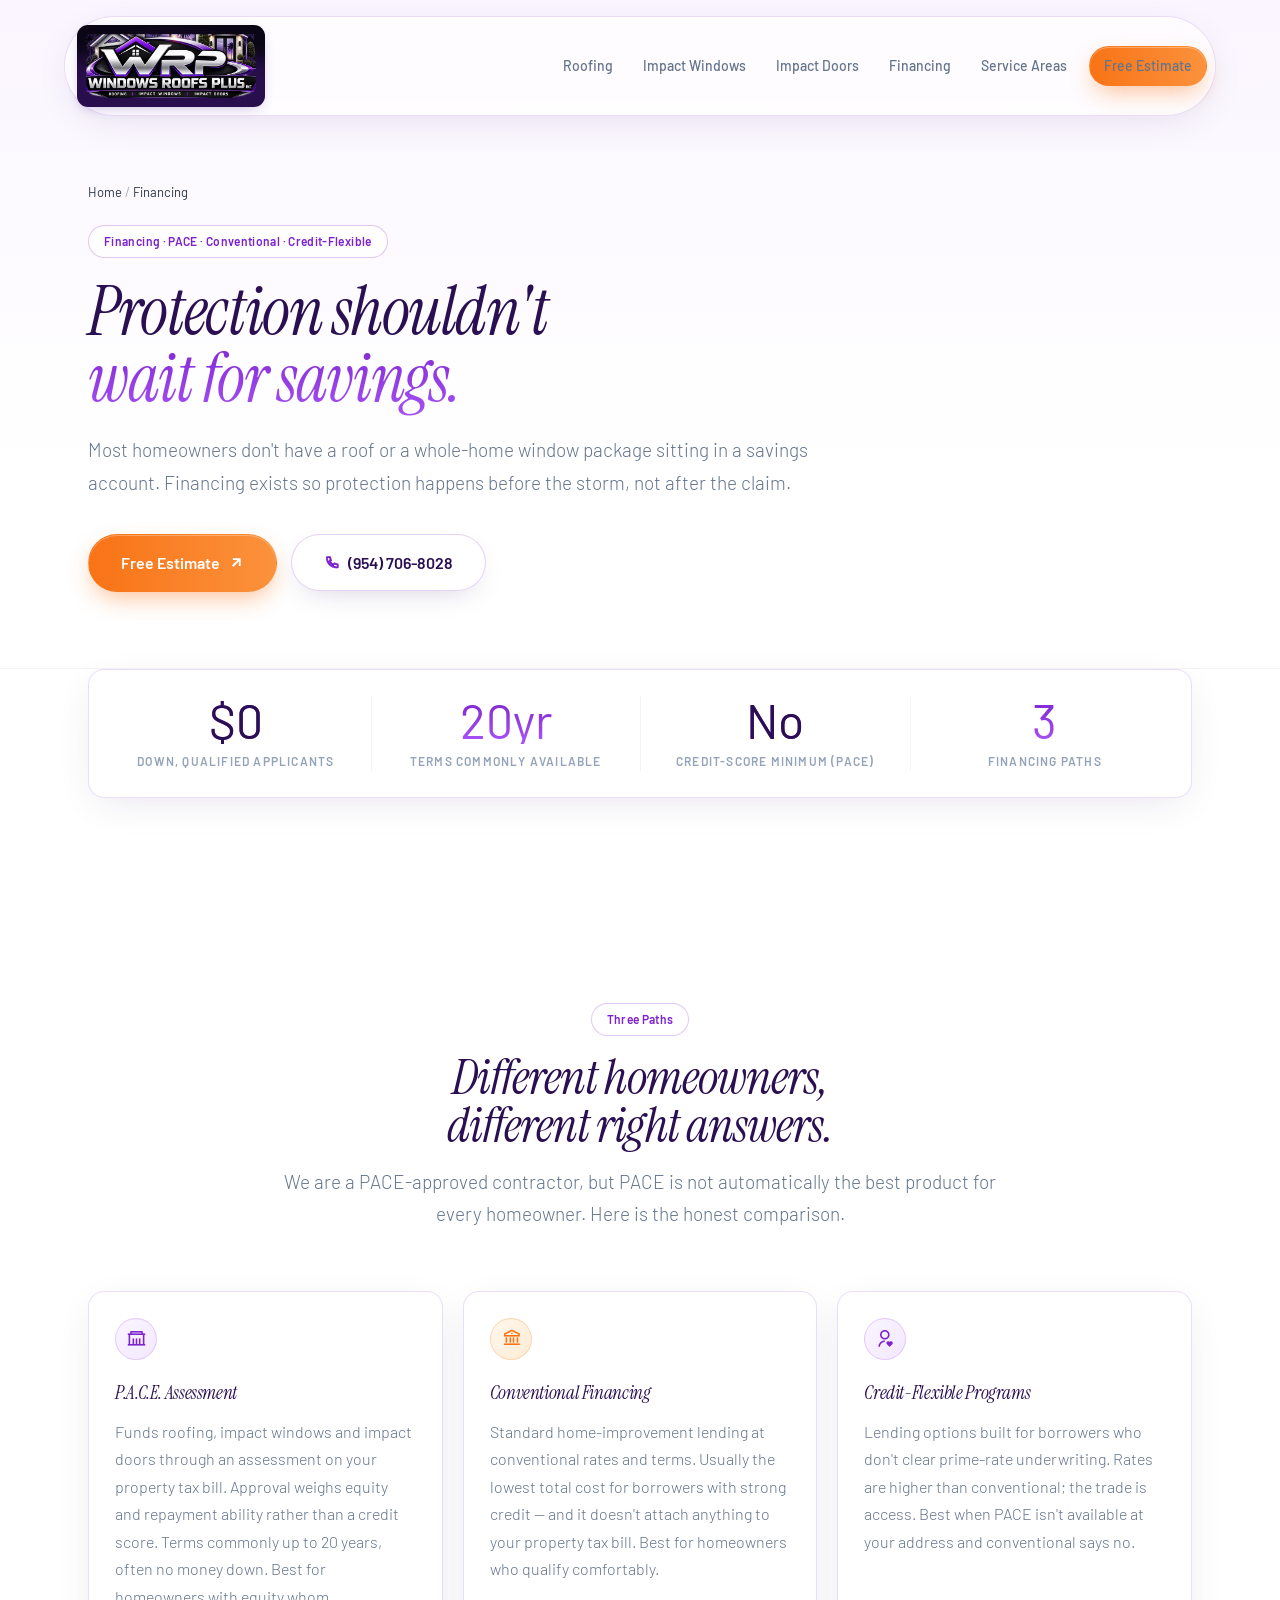
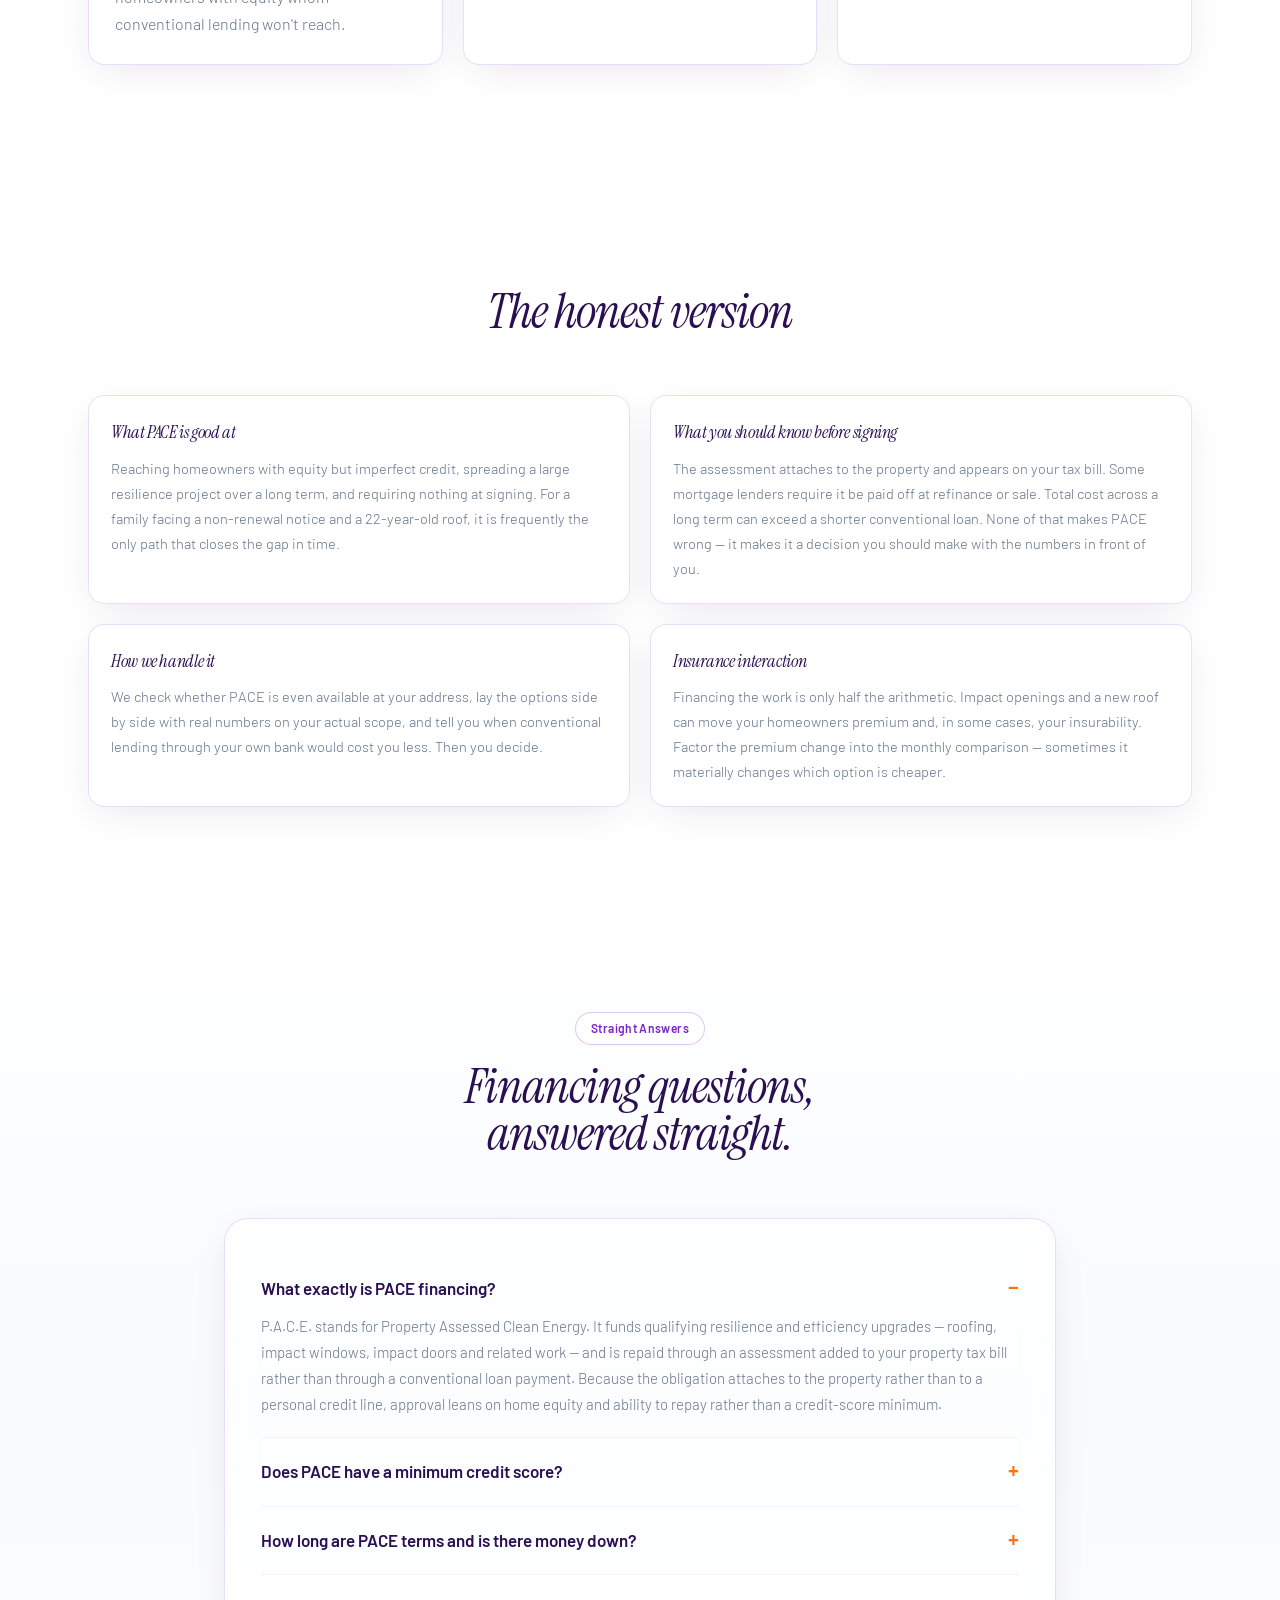
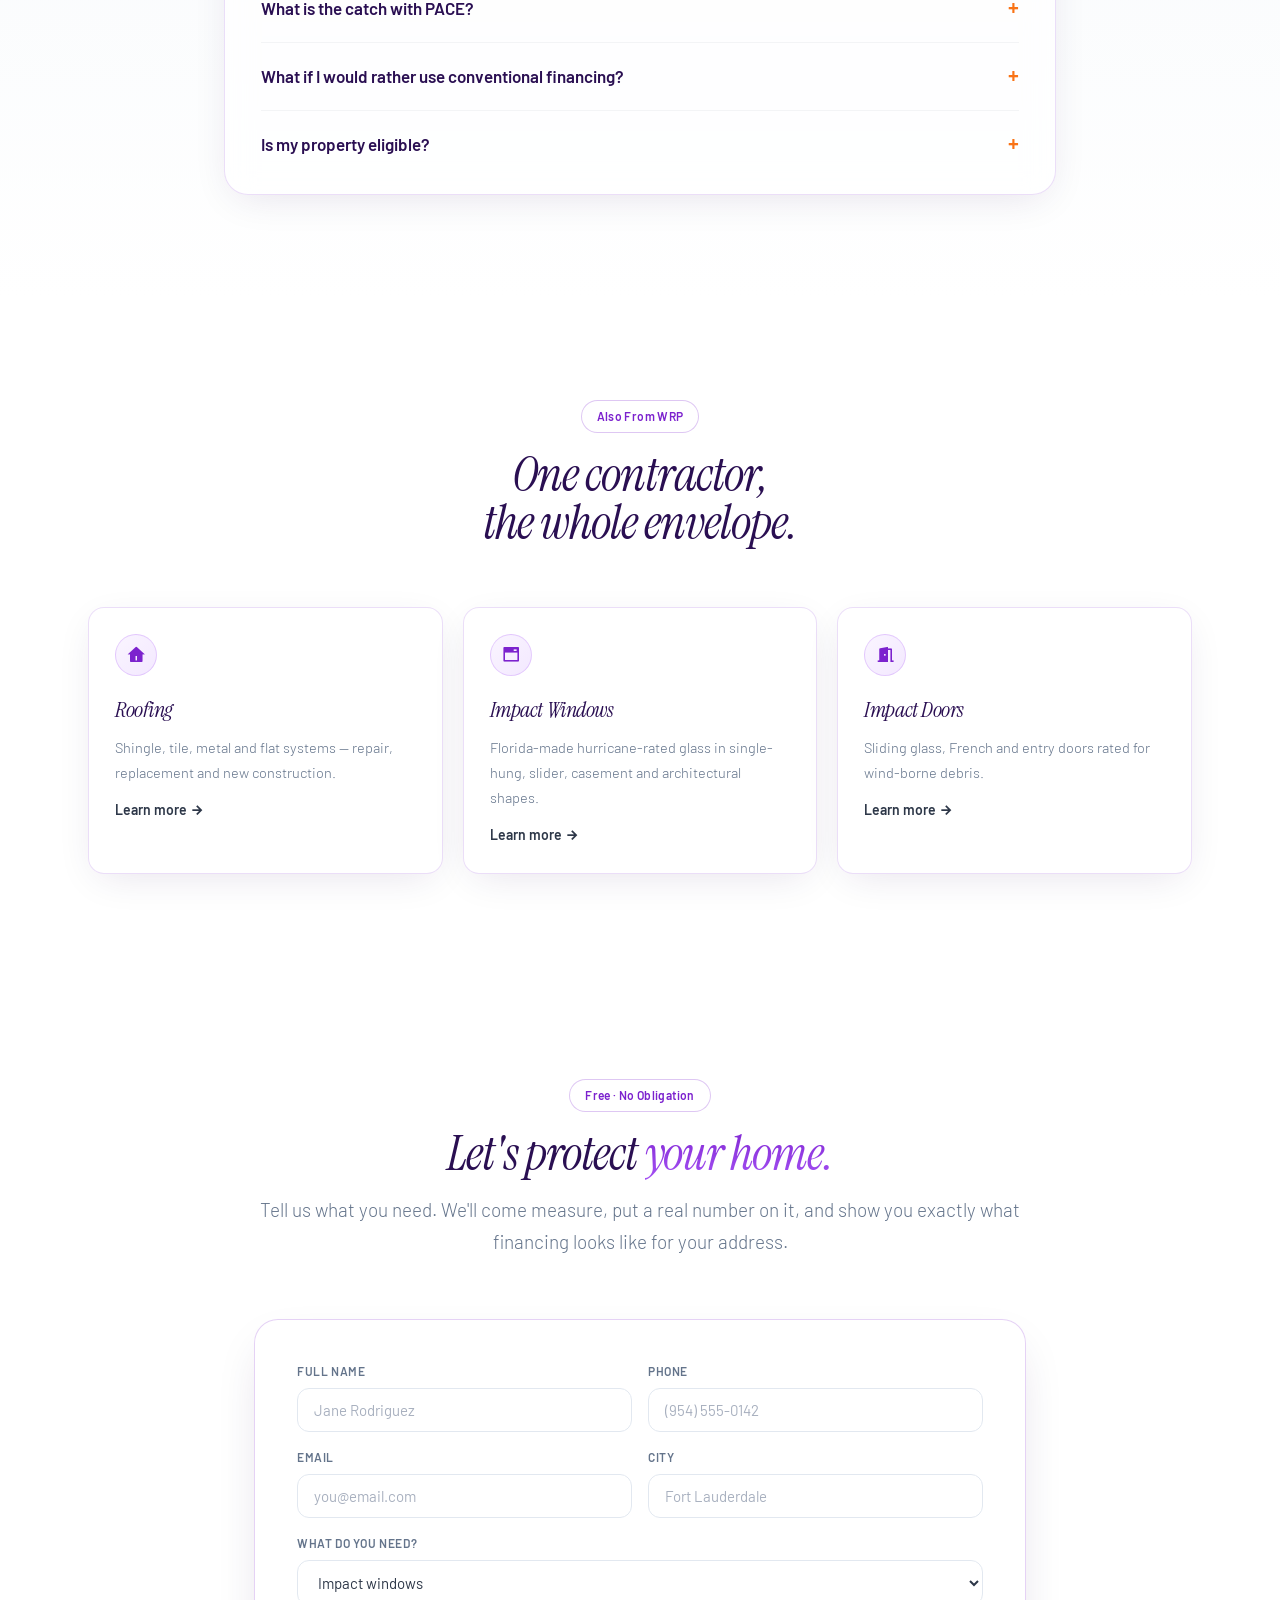
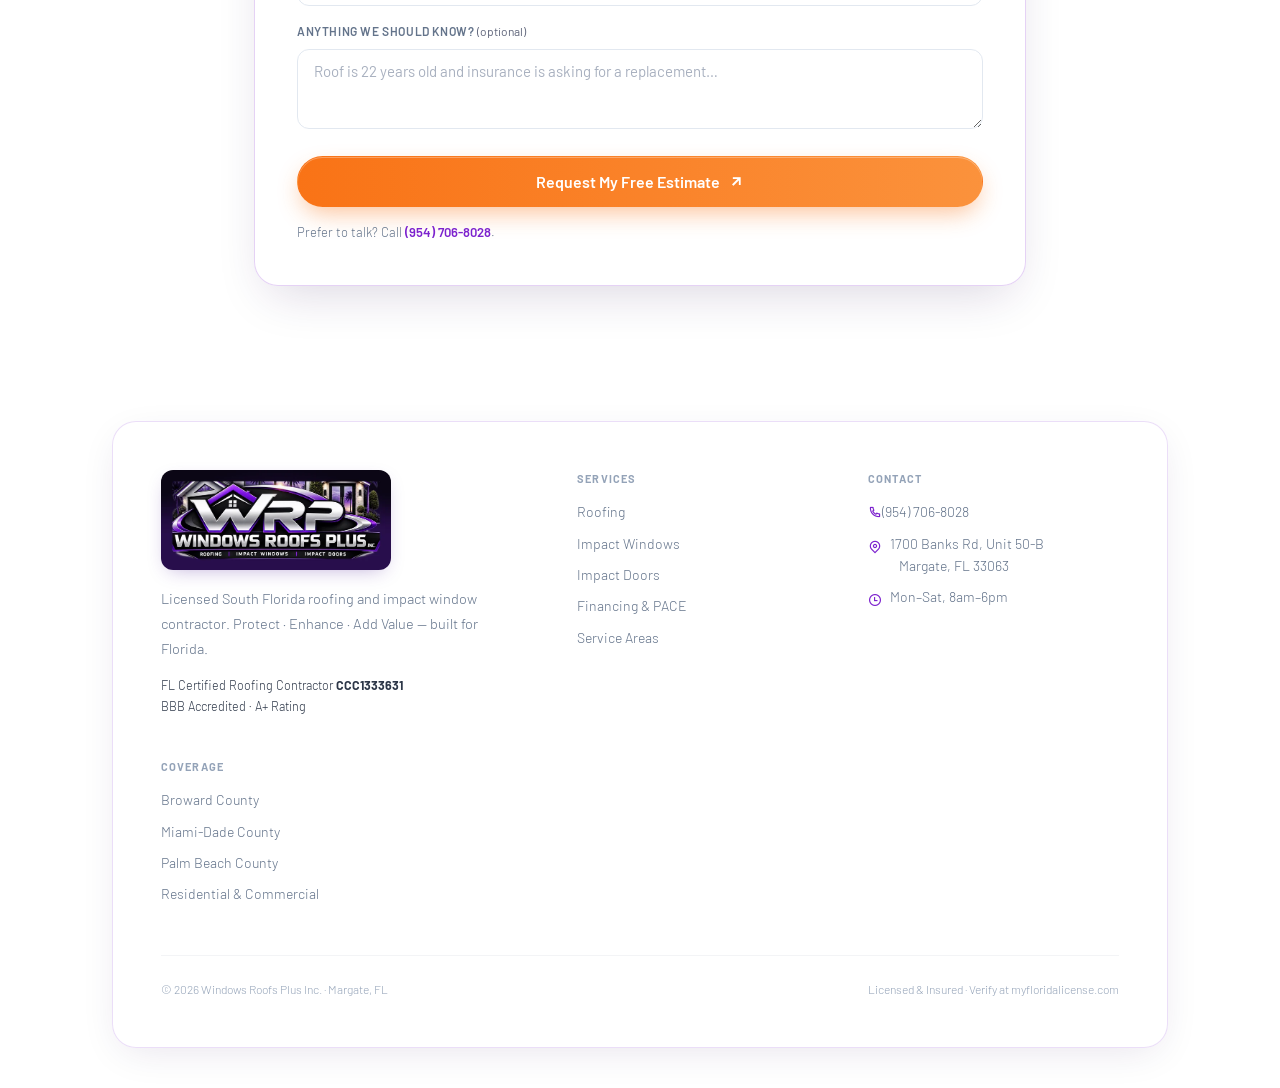
==== financing.html @ 197189c5 "Rebuild on the FDME design system to match speedyremodelingcompany.com Previous pass shared Speedy's" ====
<!doctype html>
<html lang="en">
<head>
<meta charset="utf-8">
<meta name="viewport" content="width=device-width,initial-scale=1">
<title>Roof &amp; Impact Window Financing FL | PACE &amp; Conventional</title>
<meta name="description" content="PACE, conventional and credit-flexible financing for roofing and impact windows in South Florida. $0 down for qualified applicants. Call (954) 706-8028.">
<meta name="robots" content="index,follow,max-image-preview:large,max-snippet:-1">
<link rel="canonical" href="https://windowsroofsplus.com/financing.html">
<meta name="geo.region" content="US-FL">
<meta name="geo.placename" content="Margate, Broward County, Florida">
<meta name="keywords" content="PACE financing Florida roof, impact window financing Broward, roof financing no money down Florida, PACE roofing Broward County, hurricane window financing bad credit Florida">
<meta property="og:type" content="website">
<meta property="og:title" content="Financing — PACE, Conventional &amp; Credit-Flexible | Windows Roofs Plus Inc.">
<meta property="og:description" content="PACE, conventional and credit-flexible financing for roofing and impact windows in South Florida. $0 down for qualified applicants. Call (954) 706-8028.">
<meta property="og:url" content="https://windowsroofsplus.com/financing.html">
<meta property="og:image" content="https://windowsroofsplus.com/assets/brand/wrp-social-share.jpg">
<meta property="og:image:width" content="1200">
<meta property="og:image:height" content="630">
<meta name="twitter:card" content="summary_large_image">
<meta name="twitter:image" content="https://windowsroofsplus.com/assets/brand/wrp-social-share.jpg">
<link rel="icon" href="/assets/brand/wrp-icon.png" type="image/png">
<link rel="apple-touch-icon" href="/assets/brand/apple-touch-icon.png">
<link rel="preload" href="/assets/fonts/InstrumentSerif-italic-latin.woff2" as="font" type="font/woff2" crossorigin>
<link rel="preload" href="/assets/fonts/Barlow-400-latin.woff2" as="font" type="font/woff2" crossorigin>
<link rel="stylesheet" href="/assets/fonts/fonts.css">
<link rel="stylesheet" href="/assets/fonts/remixicon-subset.css">
<link rel="stylesheet" href="/assets/css/wrp.css">
<script type="application/ld+json">{"@context":"https://schema.org","@type":["RoofingContractor","HomeAndConstructionBusiness"],"name":"Windows Roofs Plus Inc.","alternateName":"WRP","url":"https://windowsroofsplus.com/financing.html","telephone":"+19547068028","logo":"https://windowsroofsplus.com/assets/brand/wrp-logo.png","address":{"@type":"PostalAddress","streetAddress":"1700 Banks Rd, Unit 50-B","addressLocality":"Margate","addressRegion":"FL","postalCode":"33063","addressCountry":"US"},"priceRange":"$$","hasCredential":"Florida Certified Roofing Contractor CCC1333631","areaServed":[{"@type":"AdministrativeArea","name":"Broward County, Florida"},{"@type":"AdministrativeArea","name":"Miami-Dade County, Florida"},{"@type":"AdministrativeArea","name":"Palm Beach County, Florida"}]}</script>
<script type="application/ld+json">{"@context":"https://schema.org","@type":"FAQPage","mainEntity":[{"@type":"Question","name":"What exactly is PACE financing?","acceptedAnswer":{"@type":"Answer","text":"P.A.C.E. stands for Property Assessed Clean Energy. It funds qualifying resilience and efficiency upgrades \u2014 roofing, impact windows, impact doors and related work \u2014 and is repaid through an assessment added to your property tax bill rather than through a conventional loan payment. Because the obligation attaches to the property rather than to a personal credit line, approval leans on home equity and ability to repay rather than a credit-score minimum."}},{"@type":"Question","name":"Does PACE have a minimum credit score?","acceptedAnswer":{"@type":"Answer","text":"PACE programs generally do not underwrite on a credit-score cutoff the way a conventional lender does. They weigh property equity, tax and mortgage payment history, and ability to repay. That is why PACE reaches homeowners who conventional lending turns away \u2014 but it also means it is not automatic, and it is not the right answer for everyone."}},{"@type":"Question","name":"How long are PACE terms and is there money down?","acceptedAnswer":{"@type":"Answer","text":"Terms commonly extend up to 20 years, and many programs require no money down for qualified applicants, with the first payment deferred until the next property tax cycle. The exact term, rate and structure depend on the program available in your county or city and on the scope of the work."}},{"@type":"Question","name":"What is the catch with PACE?","acceptedAnswer":{"@type":"Answer","text":"It is worth understanding before you sign: the assessment attaches to the property and appears on your tax bill, which can affect refinancing or sale \u2014 some mortgage lenders require the assessment be paid off at closing. Total cost over a 20-year term can exceed a shorter conventional loan. We would rather you understand that up front than be surprised later. Read your program documents, and ask us anything that isn't clear."}},{"@type":"Question","name":"What if I would rather use conventional financing?","acceptedAnswer":{"@type":"Answer","text":"Then use it. Conventional home improvement lending, and credit-flexible programs for borrowers who don't qualify for prime rates, are both available through us. For homeowners with strong credit and equity, a conventional product or a HELOC through your own bank is often the cheaper path \u2014 and we will say so."}},{"@type":"Question","name":"Is my property eligible?","acceptedAnswer":{"@type":"Answer","text":"PACE availability depends on whether your specific county or municipality has adopted a program, so eligibility is address-specific. We check it for you as part of the free estimate, before you commit to anything."}}]}</script>
</head>
<body>

<div class="nav-wrap">
  <nav class="nav">
    <a href="/" class="nav-logo" aria-label="Windows Roofs Plus Inc. home">
      <img src="/assets/brand/wrp-nav.webp" alt="Windows Roofs Plus Inc. — Roofing, Impact Windows, Impact Doors" width="640" height="279">
    </a>
    <div class="nav-links">
      <a href="/services/roofing.html">Roofing</a>
      <a href="/services/impact-windows.html">Impact Windows</a>
      <a href="/services/impact-doors.html">Impact Doors</a>
      <a href="/financing.html">Financing</a>
      <a href="/service-areas.html">Service Areas</a>
      <a href="#estimate" class="btn btn-primary btn-sm" style="margin-left:6px">Free Estimate</a>
    </div>
    <button class="nav-toggle" id="navToggle" aria-label="Open menu" aria-expanded="false"><i class="ri-menu-line"></i></button>
  </nav>
  <div class="mobile-menu" id="mobileMenu">
    <a href="/services/roofing.html">Roofing</a>
    <a href="/services/impact-windows.html">Impact Windows</a>
    <a href="/services/impact-doors.html">Impact Doors</a>
    <a href="/financing.html">Financing</a>
    <a href="/service-areas.html">Service Areas</a>
    <a href="tel:+19547068028" style="color:var(--violet-500)"><i class="ri-phone-fill"></i> (954) 706-8028</a>
  </div>
</div>

<header class="page-hero">
  <div class="container">
    <nav aria-label="Breadcrumb" style="font-size:13px;margin-bottom:22px"><a href="/" style="color:var(--muted)">Home</a> <span style='opacity:.4'>/</span> <span style="color:var(--ink-2)">Financing</span></nav>
    <span class="eyebrow blur-in">Financing · PACE · Conventional · Credit-Flexible</span>
    <h1 class="h-display blur-in" style="animation-delay:.12s;margin-top:20px">
      Protection shouldn't<br><span class="violet-text">wait for savings.</span>
    </h1>
    <p class="lead blur-in" style="animation-delay:.26s;max-width:720px;margin-top:22px">Most homeowners don't have a roof or a whole-home window package sitting in a savings account. Financing exists so protection happens before the storm, not after the claim.</p>
    <div class="hero-cta blur-in" style="animation-delay:.38s">
      <a href="#estimate" class="btn btn-primary btn-lg">Free Estimate <i class="ri-arrow-right-up-line"></i></a>
      <a href="tel:+19547068028" class="btn btn-ghost btn-lg"><i class="ri-phone-line" style="color:var(--violet-500)"></i>(954) 706-8028</a>
    </div>
  </div>
</header>

<section class="sec" style="padding-top:0"><div class="container">
  <div class="glass stats reveal">
    <div class="stat"><div class="stat-value chrome">$0</div><div class="stat-label">Down, Qualified Applicants</div></div>
    <div class="stat"><div class="stat-value violet-text">20yr</div><div class="stat-label">Terms Commonly Available</div></div>
    <div class="stat"><div class="stat-value chrome">No</div><div class="stat-label">Credit-Score Minimum (PACE)</div></div>
    <div class="stat"><div class="stat-value violet-text">3</div><div class="stat-label">Financing Paths</div></div>
  </div>
</div></section>

<section class="sec"><div class="container">
  <div class="sec-head">
    <span class="eyebrow reveal">Three Paths</span>
    <h2 class="h-display reveal"><span class="chrome">Different homeowners,<br>different right answers.</span></h2>
    <p class="lead reveal">We are a PACE-approved contractor, but PACE is not automatically the best product for every homeowner. Here is the honest comparison.</p>
  </div>
  <div class="grid-3"><div class="glass card hover-lift reveal">
        <div class="icon-pill"><i class="ri-government-line"></i></div>
        <h3 class="h-display" style="margin:18px 0 10px"><span class="chrome">P.A.C.E. Assessment</span></h3>
        <p>Funds roofing, impact windows and impact doors through an assessment on your property tax bill. Approval weighs equity and repayment ability rather than a credit score. Terms commonly up to 20 years, often no money down. Best for homeowners with equity whom conventional lending won't reach.</p></div><div class="glass card hover-lift reveal">
        <div class="icon-pill chrome-pill"><i class="ri-bank-line"></i></div>
        <h3 class="h-display" style="margin:18px 0 10px"><span class="chrome">Conventional Financing</span></h3>
        <p>Standard home-improvement lending at conventional rates and terms. Usually the lowest total cost for borrowers with strong credit — and it doesn't attach anything to your property tax bill. Best for homeowners who qualify comfortably.</p></div><div class="glass card hover-lift reveal">
        <div class="icon-pill"><i class="ri-user-heart-line"></i></div>
        <h3 class="h-display" style="margin:18px 0 10px"><span class="chrome">Credit-Flexible Programs</span></h3>
        <p>Lending options built for borrowers who don't clear prime-rate underwriting. Rates are higher than conventional; the trade is access. Best when PACE isn't available at your address and conventional says no.</p></div></div>
</div></section>

<section class="sec"><div class="container">
    <div class="sec-head"><h2 class="h-display reveal"><span class="chrome">The honest version</span></h2></div>
    <div class="grid-2"><div class="glass card reveal" style="padding:22px"><h4 class="h-display" style="font-size:1.15rem;margin-bottom:8px"><span class="chrome">What PACE is good at</span></h4><p style="font-size:14.5px">Reaching homeowners with equity but imperfect credit, spreading a large resilience project over a long term, and requiring nothing at signing. For a family facing a non-renewal notice and a 22-year-old roof, it is frequently the only path that closes the gap in time.</p></div><div class="glass card reveal" style="padding:22px"><h4 class="h-display" style="font-size:1.15rem;margin-bottom:8px"><span class="chrome">What you should know before signing</span></h4><p style="font-size:14.5px">The assessment attaches to the property and appears on your tax bill. Some mortgage lenders require it be paid off at refinance or sale. Total cost across a long term can exceed a shorter conventional loan. None of that makes PACE wrong — it makes it a decision you should make with the numbers in front of you.</p></div><div class="glass card reveal" style="padding:22px"><h4 class="h-display" style="font-size:1.15rem;margin-bottom:8px"><span class="chrome">How we handle it</span></h4><p style="font-size:14.5px">We check whether PACE is even available at your address, lay the options side by side with real numbers on your actual scope, and tell you when conventional lending through your own bank would cost you less. Then you decide.</p></div><div class="glass card reveal" style="padding:22px"><h4 class="h-display" style="font-size:1.15rem;margin-bottom:8px"><span class="chrome">Insurance interaction</span></h4><p style="font-size:14.5px">Financing the work is only half the arithmetic. Impact openings and a new roof can move your homeowners premium and, in some cases, your insurability. Factor the premium change into the monthly comparison — sometimes it materially changes which option is cheaper.</p></div></div></div></section>


<section class="sec sec-alt" id="faq">
  <div class="container" style="max-width:880px">
    <div class="sec-head">
      <span class="eyebrow reveal">Straight Answers</span>
      <h2 class="h-display reveal"><span class="chrome">Financing questions,<br>answered straight.</span></h2>
    </div>
    <div class="faq glass round-2xl reveal" style="padding:clamp(20px,3vw,36px)"><details open><summary>What exactly is PACE financing?</summary><p>P.A.C.E. stands for Property Assessed Clean Energy. It funds qualifying resilience and efficiency upgrades — roofing, impact windows, impact doors and related work — and is repaid through an assessment added to your property tax bill rather than through a conventional loan payment. Because the obligation attaches to the property rather than to a personal credit line, approval leans on home equity and ability to repay rather than a credit-score minimum.</p></details><details><summary>Does PACE have a minimum credit score?</summary><p>PACE programs generally do not underwrite on a credit-score cutoff the way a conventional lender does. They weigh property equity, tax and mortgage payment history, and ability to repay. That is why PACE reaches homeowners who conventional lending turns away — but it also means it is not automatic, and it is not the right answer for everyone.</p></details><details><summary>How long are PACE terms and is there money down?</summary><p>Terms commonly extend up to 20 years, and many programs require no money down for qualified applicants, with the first payment deferred until the next property tax cycle. The exact term, rate and structure depend on the program available in your county or city and on the scope of the work.</p></details><details><summary>What is the catch with PACE?</summary><p>It is worth understanding before you sign: the assessment attaches to the property and appears on your tax bill, which can affect refinancing or sale — some mortgage lenders require the assessment be paid off at closing. Total cost over a 20-year term can exceed a shorter conventional loan. We would rather you understand that up front than be surprised later. Read your program documents, and ask us anything that isn't clear.</p></details><details><summary>What if I would rather use conventional financing?</summary><p>Then use it. Conventional home improvement lending, and credit-flexible programs for borrowers who don't qualify for prime rates, are both available through us. For homeowners with strong credit and equity, a conventional product or a HELOC through your own bank is often the cheaper path — and we will say so.</p></details><details><summary>Is my property eligible?</summary><p>PACE availability depends on whether your specific county or municipality has adopted a program, so eligibility is address-specific. We check it for you as part of the free estimate, before you commit to anything.</p></details></div>
  </div>
</section>

<section class="sec"><div class="container">
      <div class="sec-head"><span class="eyebrow reveal">Also From WRP</span>
      <h2 class="h-display reveal"><span class="chrome">One contractor,<br>the whole envelope.</span></h2></div>
      <div class="grid-3"><a href="/services/roofing.html" class="glass card hover-lift reveal" style="display:block">
        <div class="icon-pill"><i class="ri-home-4-fill"></i></div>
        <h3 class="h-display" style="margin:16px 0 8px;font-size:1.4rem"><span class="chrome">Roofing</span></h3>
        <p style="font-size:14.5px">Shingle, tile, metal and flat systems — repair, replacement and new construction.</p>
        <span style="color:var(--violet);font-weight:600;font-size:14px;display:inline-block;margin-top:14px">Learn more <i class="ri-arrow-right-line"></i></span>
      </a><a href="/services/impact-windows.html" class="glass card hover-lift reveal" style="display:block">
        <div class="icon-pill"><i class="ri-window-2-fill"></i></div>
        <h3 class="h-display" style="margin:16px 0 8px;font-size:1.4rem"><span class="chrome">Impact Windows</span></h3>
        <p style="font-size:14.5px">Florida-made hurricane-rated glass in single-hung, slider, casement and architectural shapes.</p>
        <span style="color:var(--violet);font-weight:600;font-size:14px;display:inline-block;margin-top:14px">Learn more <i class="ri-arrow-right-line"></i></span>
      </a><a href="/services/impact-doors.html" class="glass card hover-lift reveal" style="display:block">
        <div class="icon-pill"><i class="ri-door-open-fill"></i></div>
        <h3 class="h-display" style="margin:16px 0 8px;font-size:1.4rem"><span class="chrome">Impact Doors</span></h3>
        <p style="font-size:14.5px">Sliding glass, French and entry doors rated for wind-borne debris.</p>
        <span style="color:var(--violet);font-weight:600;font-size:14px;display:inline-block;margin-top:14px">Learn more <i class="ri-arrow-right-line"></i></span>
      </a></div></div></section>

<section class="sec" id="estimate">
  <div class="container" style="max-width:820px">
    <div class="sec-head">
      <span class="eyebrow reveal">Free · No Obligation</span>
      <h2 class="h-display reveal"><span class="chrome">Let's protect</span> <span class="violet-text">your home.</span></h2>
      <p class="lead reveal">Tell us what you need. We'll come measure, put a real number on it, and show you exactly what financing looks like for your address.</p>
    </div>
    <form class="glass-strong round-2xl reveal" id="estimateForm" style="padding:clamp(24px,4vw,42px)" novalidate>
      <div class="form-grid">
        <label class="fld">Full name<input name="name" required autocomplete="name" placeholder="Jane Rodriguez"></label>
        <label class="fld">Phone<input name="phone" type="tel" required autocomplete="tel" placeholder="(954) 555-0142"></label>
        <label class="fld">Email<input name="email" type="email" autocomplete="email" placeholder="you@email.com"></label>
        <label class="fld">City<input name="city" autocomplete="address-level2" placeholder="Fort Lauderdale"></label>
        <label class="fld span-2">What do you need?
          <select name="service" required>
            <option value="Impact windows">Impact windows</option>
            <option value="Impact doors">Impact doors</option>
            <option value="Impact windows + doors">Impact windows + doors</option>
            <option value="Roof replacement">Roof replacement</option>
            <option value="Roof repair / leak">Roof repair / leak</option>
            <option value="Roof + impact package">Roof + impact package</option>
            <option value="Commercial project">Commercial project</option>
            <option value="Not sure yet">Not sure yet — need advice</option>
          </select>
        </label>
        <label class="fld span-2">Anything we should know? <span style="text-transform:none;letter-spacing:0;font-weight:400;color:#5F657A">(optional)</span>
          <textarea name="details" rows="3" placeholder="Roof is 22 years old and insurance is asking for a replacement…"></textarea>
        </label>
      </div>
      <input type="hidden" name="page_url">
      <input type="text" name="_gotcha" tabindex="-1" autocomplete="off" style="position:absolute;left:-9999px" aria-hidden="true">
      <button type="submit" class="btn btn-primary btn-lg" style="width:100%;margin-top:22px">Request My Free Estimate <i class="ri-arrow-right-up-line"></i></button>
      <p class="form-note" id="formStatus" role="status" aria-live="polite">Prefer to talk? Call <a href="tel:+19547068028" style="color:var(--violet-500);font-weight:600">(954) 706-8028</a>.</p>
    </form>
  </div>
</section>


<footer class="footer">
  <div class="container">
    <div class="glass round-2xl footer-inner">
      <div class="footer-grid">
        <div>
          <div class="footer-logo"><img src="/assets/brand/wrp-nav.webp" alt="Windows Roofs Plus Inc." width="640" height="279"></div>
          <p style="font-size:14.5px;font-weight:300;max-width:320px">Licensed South Florida roofing and impact window contractor. Protect · Enhance · Add Value — built for Florida.</p>
          <p style="font-size:12.5px;color:var(--muted);margin-top:14px">FL Certified Roofing Contractor <strong style="color:var(--ink-2)">CCC1333631</strong><br>BBB Accredited · A+ Rating</p>
        </div>
        <div>
          <h4>Services</h4>
          <ul>
            <li><a href="/services/roofing.html">Roofing</a></li>
            <li><a href="/services/impact-windows.html">Impact Windows</a></li>
            <li><a href="/services/impact-doors.html">Impact Doors</a></li>
            <li><a href="/financing.html">Financing &amp; PACE</a></li>
            <li><a href="/service-areas.html">Service Areas</a></li>
          </ul>
        </div>
        <div>
          <h4>Contact</h4>
          <ul>
            <li><a href="tel:+19547068028"><i class="ri-phone-line"></i>(954) 706-8028</a></li>
            <li><i class="ri-map-pin-line"></i> 1700 Banks Rd, Unit 50-B<br>&nbsp;&nbsp;&nbsp;Margate, FL 33063</li>
            <li><i class="ri-time-line"></i> Mon–Sat, 8am–6pm</li>
          </ul>
        </div>
        <div>
          <h4>Coverage</h4>
          <ul><li>Broward County</li><li>Miami-Dade County</li><li>Palm Beach County</li><li>Residential &amp; Commercial</li></ul>
        </div>
      </div>
      <div class="footer-bottom">
        <span>© <span id="yr">2026</span> Windows Roofs Plus Inc. · Margate, FL</span>
        <span>Licensed &amp; Insured · Verify at myfloridalicense.com</span>
      </div>
    </div>
  </div>
</footer>
<a href="tel:+19547068028" class="btn btn-primary float-call"><i class="ri-phone-fill"></i> Call (954) 706-8028</a>
<script src="/assets/js/wrp.js" defer></script>
</body>
</html>
---- assets/fonts/fonts.css ----
/* latin-ext */
@font-face {
  font-family: 'Barlow';
  font-style: normal;
  font-weight: 300;
  font-display: swap;
  src: url(/assets/fonts/Barlow-300-latin-ext.woff2) format('woff2');
  unicode-range: U+0100-02BA, U+02BD-02C5, U+02C7-02CC, U+02CE-02D7, U+02DD-02FF, U+0304, U+0308, U+0329, U+1D00-1DBF, U+1E00-1E9F, U+1EF2-1EFF, U+2020, U+20A0-20AB, U+20AD-20C0, U+2113, U+2C60-2C7F, U+A720-A7FF;
}
/* latin */
@font-face {
  font-family: 'Barlow';
  font-style: normal;
  font-weight: 300;
  font-display: swap;
  src: url(/assets/fonts/Barlow-300-latin.woff2) format('woff2');
  unicode-range: U+0000-00FF, U+0131, U+0152-0153, U+02BB-02BC, U+02C6, U+02DA, U+02DC, U+0304, U+0308, U+0329, U+2000-206F, U+20AC, U+2122, U+2191, U+2193, U+2212, U+2215, U+FEFF, U+FFFD;
}
/* latin-ext */
@font-face {
  font-family: 'Barlow';
  font-style: normal;
  font-weight: 400;
  font-display: swap;
  src: url(/assets/fonts/Barlow-400-latin-ext.woff2) format('woff2');
  unicode-range: U+0100-02BA, U+02BD-02C5, U+02C7-02CC, U+02CE-02D7, U+02DD-02FF, U+0304, U+0308, U+0329, U+1D00-1DBF, U+1E00-1E9F, U+1EF2-1EFF, U+2020, U+20A0-20AB, U+20AD-20C0, U+2113, U+2C60-2C7F, U+A720-A7FF;
}
/* latin */
@font-face {
  font-family: 'Barlow';
  font-style: normal;
  font-weight: 400;
  font-display: swap;
  src: url(/assets/fonts/Barlow-400-latin.woff2) format('woff2');
  unicode-range: U+0000-00FF, U+0131, U+0152-0153, U+02BB-02BC, U+02C6, U+02DA, U+02DC, U+0304, U+0308, U+0329, U+2000-206F, U+20AC, U+2122, U+2191, U+2193, U+2212, U+2215, U+FEFF, U+FFFD;
}
/* latin-ext */
@font-face {
  font-family: 'Barlow';
  font-style: normal;
  font-weight: 500;
  font-display: swap;
  src: url(/assets/fonts/Barlow-500-latin-ext.woff2) format('woff2');
  unicode-range: U+0100-02BA, U+02BD-02C5, U+02C7-02CC, U+02CE-02D7, U+02DD-02FF, U+0304, U+0308, U+0329, U+1D00-1DBF, U+1E00-1E9F, U+1EF2-1EFF, U+2020, U+20A0-20AB, U+20AD-20C0, U+2113, U+2C60-2C7F, U+A720-A7FF;
}
/* latin */
@font-face {
  font-family: 'Barlow';
  font-style: normal;
  font-weight: 500;
  font-display: swap;
  src: url(/assets/fonts/Barlow-500-latin.woff2) format('woff2');
  unicode-range: U+0000-00FF, U+0131, U+0152-0153, U+02BB-02BC, U+02C6, U+02DA, U+02DC, U+0304, U+0308, U+0329, U+2000-206F, U+20AC, U+2122, U+2191, U+2193, U+2212, U+2215, U+FEFF, U+FFFD;
}
/* latin-ext */
@font-face {
  font-family: 'Barlow';
  font-style: normal;
  font-weight: 600;
  font-display: swap;
  src: url(/assets/fonts/Barlow-600-latin-ext.woff2) format('woff2');
  unicode-range: U+0100-02BA, U+02BD-02C5, U+02C7-02CC, U+02CE-02D7, U+02DD-02FF, U+0304, U+0308, U+0329, U+1D00-1DBF, U+1E00-1E9F, U+1EF2-1EFF, U+2020, U+20A0-20AB, U+20AD-20C0, U+2113, U+2C60-2C7F, U+A720-A7FF;
}
/* latin */
@font-face {
  font-family: 'Barlow';
  font-style: normal;
  font-weight: 600;
  font-display: swap;
  src: url(/assets/fonts/Barlow-600-latin.woff2) format('woff2');
  unicode-range: U+0000-00FF, U+0131, U+0152-0153, U+02BB-02BC, U+02C6, U+02DA, U+02DC, U+0304, U+0308, U+0329, U+2000-206F, U+20AC, U+2122, U+2191, U+2193, U+2212, U+2215, U+FEFF, U+FFFD;
}
/* latin-ext */
@font-face {
  font-family: 'Barlow';
  font-style: normal;
  font-weight: 700;
  font-display: swap;
  src: url(/assets/fonts/Barlow-700-latin-ext.woff2) format('woff2');
  unicode-range: U+0100-02BA, U+02BD-02C5, U+02C7-02CC, U+02CE-02D7, U+02DD-02FF, U+0304, U+0308, U+0329, U+1D00-1DBF, U+1E00-1E9F, U+1EF2-1EFF, U+2020, U+20A0-20AB, U+20AD-20C0, U+2113, U+2C60-2C7F, U+A720-A7FF;
}
/* latin */
@font-face {
  font-family: 'Barlow';
  font-style: normal;
  font-weight: 700;
  font-display: swap;
  src: url(/assets/fonts/Barlow-700-latin.woff2) format('woff2');
  unicode-range: U+0000-00FF, U+0131, U+0152-0153, U+02BB-02BC, U+02C6, U+02DA, U+02DC, U+0304, U+0308, U+0329, U+2000-206F, U+20AC, U+2122, U+2191, U+2193, U+2212, U+2215, U+FEFF, U+FFFD;
}
/* latin-ext */
@font-face {
  font-family: 'Barlow Condensed';
  font-style: normal;
  font-weight: 600;
  font-display: swap;
  src: url(/assets/fonts/BarlowCondensed-600-latin-ext.woff2) format('woff2');
  unicode-range: U+0100-02BA, U+02BD-02C5, U+02C7-02CC, U+02CE-02D7, U+02DD-02FF, U+0304, U+0308, U+0329, U+1D00-1DBF, U+1E00-1E9F, U+1EF2-1EFF, U+2020, U+20A0-20AB, U+20AD-20C0, U+2113, U+2C60-2C7F, U+A720-A7FF;
}
/* latin */
@font-face {
  font-family: 'Barlow Condensed';
  font-style: normal;
  font-weight: 600;
  font-display: swap;
  src: url(/assets/fonts/BarlowCondensed-600-latin.woff2) format('woff2');
  unicode-range: U+0000-00FF, U+0131, U+0152-0153, U+02BB-02BC, U+02C6, U+02DA, U+02DC, U+0304, U+0308, U+0329, U+2000-206F, U+20AC, U+2122, U+2191, U+2193, U+2212, U+2215, U+FEFF, U+FFFD;
}
/* latin-ext */
@font-face {
  font-family: 'Barlow Condensed';
  font-style: normal;
  font-weight: 700;
  font-display: swap;
  src: url(/assets/fonts/BarlowCondensed-700-latin-ext.woff2) format('woff2');
  unicode-range: U+0100-02BA, U+02BD-02C5, U+02C7-02CC, U+02CE-02D7, U+02DD-02FF, U+0304, U+0308, U+0329, U+1D00-1DBF, U+1E00-1E9F, U+1EF2-1EFF, U+2020, U+20A0-20AB, U+20AD-20C0, U+2113, U+2C60-2C7F, U+A720-A7FF;
}
/* latin */
@font-face {
  font-family: 'Barlow Condensed';
  font-style: normal;
  font-weight: 700;
  font-display: swap;
  src: url(/assets/fonts/BarlowCondensed-700-latin.woff2) format('woff2');
  unicode-range: U+0000-00FF, U+0131, U+0152-0153, U+02BB-02BC, U+02C6, U+02DA, U+02DC, U+0304, U+0308, U+0329, U+2000-206F, U+20AC, U+2122, U+2191, U+2193, U+2212, U+2215, U+FEFF, U+FFFD;
}
/* latin-ext */
@font-face {
  font-family: 'Barlow Condensed';
  font-style: normal;
  font-weight: 800;
  font-display: swap;
  src: url(/assets/fonts/BarlowCondensed-800-latin-ext.woff2) format('woff2');
  unicode-range: U+0100-02BA, U+02BD-02C5, U+02C7-02CC, U+02CE-02D7, U+02DD-02FF, U+0304, U+0308, U+0329, U+1D00-1DBF, U+1E00-1E9F, U+1EF2-1EFF, U+2020, U+20A0-20AB, U+20AD-20C0, U+2113, U+2C60-2C7F, U+A720-A7FF;
}
/* latin */
@font-face {
  font-family: 'Barlow Condensed';
  font-style: normal;
  font-weight: 800;
  font-display: swap;
  src: url(/assets/fonts/BarlowCondensed-800-latin.woff2) format('woff2');
  unicode-range: U+0000-00FF, U+0131, U+0152-0153, U+02BB-02BC, U+02C6, U+02DA, U+02DC, U+0304, U+0308, U+0329, U+2000-206F, U+20AC, U+2122, U+2191, U+2193, U+2212, U+2215, U+FEFF, U+FFFD;
}

/* latin-ext */
@font-face {
  font-family: 'Instrument Serif';
  font-style: italic;
  font-weight: 400;
  font-display: swap;
  src: url(/assets/fonts/InstrumentSerif-italic-latin-ext.woff2) format('woff2');
  unicode-range: U+0100-02BA, U+02BD-02C5, U+02C7-02CC, U+02CE-02D7, U+02DD-02FF, U+0304, U+0308, U+0329, U+1D00-1DBF, U+1E00-1E9F, U+1EF2-1EFF, U+2020, U+20A0-20AB, U+20AD-20C0, U+2113, U+2C60-2C7F, U+A720-A7FF;
}
/* latin */
@font-face {
  font-family: 'Instrument Serif';
  font-style: italic;
  font-weight: 400;
  font-display: swap;
  src: url(/assets/fonts/InstrumentSerif-italic-latin.woff2) format('woff2');
  unicode-range: U+0000-00FF, U+0131, U+0152-0153, U+02BB-02BC, U+02C6, U+02DA, U+02DC, U+0304, U+0308, U+0329, U+2000-206F, U+20AC, U+2122, U+2191, U+2193, U+2212, U+2215, U+FEFF, U+FFFD;
}
/* latin-ext */
@font-face {
  font-family: 'Instrument Serif';
  font-style: normal;
  font-weight: 400;
  font-display: swap;
  src: url(/assets/fonts/InstrumentSerif-normal-latin-ext.woff2) format('woff2');
  unicode-range: U+0100-02BA, U+02BD-02C5, U+02C7-02CC, U+02CE-02D7, U+02DD-02FF, U+0304, U+0308, U+0329, U+1D00-1DBF, U+1E00-1E9F, U+1EF2-1EFF, U+2020, U+20A0-20AB, U+20AD-20C0, U+2113, U+2C60-2C7F, U+A720-A7FF;
}
/* latin */
@font-face {
  font-family: 'Instrument Serif';
  font-style: normal;
  font-weight: 400;
  font-display: swap;
  src: url(/assets/fonts/InstrumentSerif-normal-latin.woff2) format('woff2');
  unicode-range: U+0000-00FF, U+0131, U+0152-0153, U+02BB-02BC, U+02C6, U+02DA, U+02DC, U+0304, U+0308, U+0329, U+2000-206F, U+20AC, U+2122, U+2191, U+2193, U+2212, U+2215, U+FEFF, U+FFFD;
}
---- assets/css/wrp.css ----
/* ================================================================
   Windows Roofs Plus Inc. — FDME design system, WRP colorway
   Same system as speedyremodelingcompany.com. Speedy overrides the
   base teal with navy; WRP overrides it with brand violet. The
   orange CTA gradient is a system constant and stays.
   ================================================================ */

:root{
  /* brand primary — violet replaces FDME teal / Speedy navy */
  --violet-50:#FAF5FF;
  --violet-100:#F3E8FF;
  --violet-400:#A855F7;
  --violet-500:#7C22CE;
  --violet-600:#6B21A8;
  --plum-900:#2A0F52;      /* display headings (Speedy: navy #1B3A78) */
  --plum-700:#4C1D95;

  /* brand secondary — FDME orange, unchanged */
  --orange-50:#FFF7ED;
  --orange-100:#FFEDD5;
  --orange-300:#FB923C;
  --orange-500:#F97316;
  --orange-600:#EA580C;

  /* neutrals */
  --fg-1:#2A0F52;
  --fg-2:#2D3748;
  --fg-3:#64748B;
  --fg-4:#94A3B8;
  --bg-1:#FFFFFF;
  --bg-2:#F8FAFC;
  --border-1:#E5E7EB;
  --border-2:#F3F4F6;

  --radius-lg:16px;
  --radius-xl:24px;
  --maxw:1152px;
}

*,*::before,*::after{box-sizing:border-box}
*{margin:0;padding:0}
html{scroll-behavior:smooth;-webkit-text-size-adjust:100%}
body{
  font-family:'Barlow',system-ui,-apple-system,sans-serif;
  color:var(--fg-2);background:#fff;overflow-x:hidden;
  -webkit-font-smoothing:antialiased;line-height:1.6;
}
img{max-width:100%;height:auto;display:block}
a{color:inherit;text-decoration:none}
ul{list-style:none}
::selection{background:rgba(168,85,247,.22)}

/* ---------------- type ---------------- */
.h-display{
  font-family:'Instrument Serif',Georgia,serif;font-style:italic;
  font-weight:400;color:var(--plum-900);letter-spacing:-.02em;
}
.stat-value{
  background:linear-gradient(180deg,#7C22CE 0%,#A855F7 100%);
  -webkit-background-clip:text;background-clip:text;color:transparent;
}
.stat-value-orange{
  background:linear-gradient(180deg,#F97316 0%,#FB923C 100%);
  -webkit-background-clip:text;background-clip:text;color:transparent;
}
p{color:var(--fg-3);font-weight:300;line-height:1.72}
.lead{font-size:clamp(16px,1.5vw,19px);font-weight:300;color:var(--fg-3);line-height:1.72}
.lead strong{color:var(--fg-2);font-weight:500}
.container{max-width:var(--maxw);margin:0 auto;padding:0 24px}

.eyebrow{
  display:inline-flex;align-items:center;gap:8px;
  background:rgba(255,255,255,.7);backdrop-filter:blur(10px);
  border:1px solid rgba(124,34,206,.25);border-radius:9999px;
  padding:6px 15px;font-size:12px;color:var(--violet-500);
  font-weight:600;letter-spacing:.03em;
}

/* ---------------- glass ---------------- */
.glass{
  background:rgba(255,255,255,.65);
  backdrop-filter:blur(14px) saturate(140%);-webkit-backdrop-filter:blur(14px) saturate(140%);
  border:1px solid rgba(124,34,206,.15);
  box-shadow:0 10px 40px -10px rgba(42,15,82,.12), inset 0 1px 0 rgba(255,255,255,.8);
  position:relative;overflow:hidden;border-radius:var(--radius-lg);
}
.glass-strong{
  background:rgba(255,255,255,.85);
  backdrop-filter:blur(20px) saturate(160%);-webkit-backdrop-filter:blur(20px) saturate(160%);
  border:1px solid rgba(124,34,206,.20);
  box-shadow:0 20px 50px -15px rgba(42,15,82,.18), inset 0 1px 0 rgba(255,255,255,.9);
  position:relative;overflow:hidden;border-radius:var(--radius-lg);
}
.glass-violet{
  background:linear-gradient(135deg,rgba(250,245,255,.88) 0%,rgba(243,232,255,.72) 100%);
  backdrop-filter:blur(14px);-webkit-backdrop-filter:blur(14px);
  border:1px solid rgba(168,85,247,.30);border-radius:var(--radius-lg);
  box-shadow:0 10px 30px -10px rgba(124,34,206,.25), inset 0 1px 0 rgba(255,255,255,.9);
}
.round-2xl{border-radius:var(--radius-xl)}
.card{padding:26px}
.hover-lift{transition:transform .3s cubic-bezier(.4,0,.2,1),box-shadow .3s}
.hover-lift:hover{transform:translateY(-4px);box-shadow:0 24px 50px -18px rgba(42,15,82,.22)}

/* ---------------- buttons ---------------- */
.btn{
  display:inline-flex;align-items:center;justify-content:center;gap:8px;
  font-family:'Barlow',sans-serif;font-weight:600;font-size:15px;
  padding:13px 28px;border-radius:9999px;border:1px solid transparent;
  cursor:pointer;transition:all .25s ease;white-space:nowrap;
}
.btn-primary{
  background:linear-gradient(90deg,#F97316 0%,#FB923C 100%);color:#fff;
  box-shadow:0 10px 25px -5px rgba(249,115,22,.45), inset 0 1px 0 rgba(255,255,255,.3);
}
.btn-primary:hover{
  background:linear-gradient(90deg,#EA580C 0%,#F97316 100%);
  box-shadow:0 14px 35px -5px rgba(249,115,22,.55), inset 0 1px 0 rgba(255,255,255,.3);
  transform:translateY(-1px);
}
.btn-ghost{
  background:rgba(255,255,255,.85);color:var(--fg-1);font-weight:600;
  border-color:rgba(124,34,206,.20);backdrop-filter:blur(14px);
  box-shadow:0 10px 30px -14px rgba(42,15,82,.25);
}
.btn-ghost:hover{background:#fff;border-color:var(--violet-400);transform:translateY(-1px)}
.btn-lg{padding:15px 32px;font-size:16px}
.btn-sm{padding:9px 20px;font-size:14px}

/* ---------------- icon pills ---------------- */
.icon-pill{
  width:42px;height:42px;flex:0 0 42px;border-radius:9999px;
  display:flex;align-items:center;justify-content:center;font-size:19px;
  background:linear-gradient(135deg,#FAF5FF 0%,#F3E8FF 100%);
  border:1px solid rgba(168,85,247,.25);color:var(--violet-500);
}
.icon-pill-orange{
  width:42px;height:42px;flex:0 0 42px;border-radius:9999px;
  display:flex;align-items:center;justify-content:center;font-size:19px;
  background:linear-gradient(135deg,#FFF7ED 0%,#FFEDD5 100%);
  border:1px solid rgba(249,115,22,.25);color:var(--orange-500);
}

/* ---------------- nav ---------------- */
.nav-wrap{position:fixed;top:16px;left:0;right:0;z-index:50;padding:0 16px}
.nav{
  max-width:var(--maxw);margin:0 auto;display:flex;align-items:center;
  justify-content:space-between;gap:12px;padding:8px 8px 8px 12px;border-radius:9999px;
  background:rgba(255,255,255,.65);
  backdrop-filter:blur(14px) saturate(140%);-webkit-backdrop-filter:blur(14px) saturate(140%);
  border:1px solid rgba(124,34,206,.15);
  box-shadow:0 10px 40px -10px rgba(42,15,82,.12), inset 0 1px 0 rgba(255,255,255,.8);
}
.nav-logo img{width:188px;border-radius:11px;box-shadow:0 4px 14px -6px rgba(76,29,149,.45)}
.nav-links{display:flex;align-items:center;gap:2px}
.nav-links a{
  padding:8px 14px;font-size:14px;font-weight:500;color:var(--fg-3);
  border-radius:9999px;transition:color .2s;
}
.nav-links a:hover{color:var(--violet-500)}
.nav-toggle{display:none;background:none;border:none;color:var(--fg-1);font-size:24px;cursor:pointer;padding:6px 12px;line-height:1}
.mobile-menu{display:none;max-width:var(--maxw);margin:10px auto 0;padding:12px;border-radius:20px;
  background:rgba(255,255,255,.95);backdrop-filter:blur(18px);
  border:1px solid rgba(124,34,206,.18);box-shadow:0 20px 50px -15px rgba(42,15,82,.20)}
.mobile-menu.open{display:block}
.mobile-menu a{display:block;padding:11px 14px;font-weight:600;color:var(--fg-2);border-radius:12px}
.mobile-menu a:hover{background:var(--violet-50);color:var(--violet-500)}

/* ---------------- hero ---------------- */
.hero{position:relative;overflow:hidden;min-height:100vh;display:flex;align-items:center}
.hero-media{position:absolute;inset:0;z-index:0}
.hero-media img{width:100%;height:100%;object-fit:cover}
.video-light-tint::after{
  content:'';position:absolute;inset:0;pointer-events:none;
  background:
    radial-gradient(ellipse at 50% 32%, rgba(255,255,255,.20) 0%, rgba(255,255,255,.44) 42%, rgba(255,255,255,.82) 86%),
    linear-gradient(180deg, rgba(250,245,255,.18) 0%, rgba(255,255,255,.66) 58%, #FFFFFF 100%);
}
.video-light-tint-soft::after{
  content:'';position:absolute;inset:0;pointer-events:none;
  background:linear-gradient(180deg, rgba(255,255,255,.58) 0%, rgba(255,255,255,.78) 40%, rgba(255,255,255,.97) 100%);
}
.orbit-wrap{position:absolute;inset:0;display:flex;align-items:center;justify-content:center;z-index:0;pointer-events:none}
.orbit{position:absolute;border:1px dashed rgba(124,34,206,.18);border-radius:9999px}
.hero-inner{position:relative;z-index:10;width:100%;text-align:center;padding:150px 0 90px}
.hero-float{position:absolute;z-index:20;display:flex;align-items:center;gap:12px;
  border-radius:18px;padding:12px 16px}
.hero-float-a{top:132px;right:64px}
.hero-float-b{bottom:150px;left:52px}
.float-label{font-size:10px;text-transform:uppercase;letter-spacing:.1em;font-weight:700}
.float-text{font-size:14px;font-weight:600;color:var(--plum-900)}
.hero-badges{display:flex;flex-wrap:wrap;justify-content:center;gap:10px;margin-top:24px}
.badge{
  display:inline-flex;align-items:center;gap:7px;font-size:12.5px;font-weight:500;color:var(--fg-2);
  background:rgba(255,255,255,.65);backdrop-filter:blur(14px);
  border:1px solid rgba(124,34,206,.15);border-radius:9999px;padding:7px 16px;
}
.badge i{color:var(--orange-500)}
.hero-cta{display:flex;flex-wrap:wrap;justify-content:center;gap:14px;margin-top:34px}
.trust-strip{display:inline-flex;align-items:center;gap:16px;border-radius:18px;padding:12px 24px;margin-top:44px}
.trust-div{width:1px;height:18px;background:var(--border-1)}

/* ---------------- sections ---------------- */
section{position:relative}
.sec{padding:clamp(64px,8vw,112px) 0}
.sec-alt{background:linear-gradient(180deg,#FFFFFF 0%,#F8FAFC 50%,#FFFFFF 100%)}
.sec-head{max-width:760px;margin:0 auto clamp(38px,5vw,60px);text-align:center}
.sec-head h2{margin:18px 0 16px;font-size:clamp(2.2rem,3.8vw,3.5rem);line-height:.98}
.grid-bg{
  background-image:
    linear-gradient(rgba(124,34,206,.05) 1px,transparent 1px),
    linear-gradient(90deg,rgba(124,34,206,.05) 1px,transparent 1px);
  background-size:64px 64px;
}
.glow-a{position:absolute;inset:0;pointer-events:none;
  background:radial-gradient(ellipse at 15% 15%, rgba(168,85,247,.16), transparent 55%),
             radial-gradient(ellipse at 85% 85%, rgba(249,115,22,.10), transparent 55%)}
.glow-b{position:absolute;inset:0;pointer-events:none;
  background:radial-gradient(ellipse at 80% 10%, rgba(249,115,22,.10), transparent 55%)}

/* ---------------- stats ---------------- */
.trust-bar{background:#fff;border-bottom:1px solid var(--border-2);padding:48px 24px}
.stats{max-width:var(--maxw);margin:0 auto;display:grid;grid-template-columns:repeat(4,1fr);gap:32px}
.stat{text-align:center}
.stat .num{font-size:clamp(2.2rem,3.5vw,3rem);line-height:1}
.stat-label{margin-top:8px;font-size:12px;font-weight:600;color:var(--fg-4);text-transform:uppercase;letter-spacing:.1em}

/* ---------------- grids ---------------- */
.grid-2{display:grid;grid-template-columns:repeat(2,1fr);gap:20px}
.grid-3{display:grid;grid-template-columns:repeat(3,1fr);gap:20px}
.grid-4{display:grid;grid-template-columns:repeat(4,1fr);gap:22px}

.pain-card h4{font-size:1.45rem;line-height:1.2;margin-top:16px}
.pain-card p{margin-top:12px;font-size:14px}
.pain-note{margin-top:16px;padding-top:16px;border-top:1px solid var(--border-2);font-size:12px;font-weight:600;color:var(--orange-600)}

/* ---------------- services ---------------- */
.svc{display:grid;grid-template-columns:auto 1fr;gap:24px;align-items:start;margin-bottom:64px}
.svc:last-child{margin-bottom:0}
.svc-num{font-family:'Instrument Serif',Georgia,serif;font-style:italic;
  font-size:clamp(4rem,8vw,7rem);line-height:1;letter-spacing:-.03em}
.svc-body{padding:clamp(26px,3.4vw,40px)}
.svc-body h3{font-size:clamp(1.6rem,2.5vw,2.4rem);line-height:1.1}
.check-list{display:grid;grid-template-columns:repeat(2,1fr);gap:12px;margin-top:24px}
.check-list li{display:flex;gap:8px;align-items:flex-start;font-size:14px;color:#334155}
.check-list i{margin-top:3px;flex-shrink:0;color:var(--violet-500)}
.check-list.orange i{color:var(--orange-500)}

/* ---------------- process ---------------- */
.step{text-align:center;padding:28px 22px}
.step-ico{width:54px;height:54px;border-radius:9999px;display:flex;align-items:center;justify-content:center;margin:0 auto 16px;font-size:22px}
.step-n{font-size:2.8rem;line-height:1}
.step h4{font-size:1.3rem;line-height:1.2;margin-top:8px}
.step p{margin-top:10px;font-size:14px}

/* ---------------- testimonial ---------------- */
.quote{font-size:clamp(1.6rem,2.9vw,2.6rem);line-height:1.16}
.stars{display:flex;gap:4px;justify-content:center}
.stars i{color:var(--orange-500)}

/* ---------------- faq ---------------- */
.faq details{border-bottom:1px solid var(--border-2);padding:20px 0}
.faq details:last-child{border-bottom:none;padding-bottom:0}
.faq summary{cursor:pointer;list-style:none;display:flex;justify-content:space-between;gap:16px;
  font-family:'Barlow',sans-serif;font-weight:600;font-size:17px;color:var(--plum-900)}
.faq summary::-webkit-details-marker{display:none}
.faq summary::after{content:'+';color:var(--orange-500);font-size:22px;line-height:1;flex-shrink:0}
.faq details[open] summary::after{content:'−'}
.faq details p{margin-top:12px;font-size:15px}

/* ---------------- chips ---------------- */
.chips{display:flex;flex-wrap:wrap;gap:8px}
.chip{font-size:13px;font-weight:500;padding:7px 15px;border-radius:9999px;color:var(--fg-2);
  background:rgba(255,255,255,.7);border:1px solid rgba(124,34,206,.14);transition:all .2s}
.chip:hover{background:var(--violet-50);border-color:var(--violet-400);color:var(--violet-500)}

/* ---------------- form ---------------- */
.form-grid{display:grid;grid-template-columns:repeat(2,1fr);gap:16px}
label.fld{display:block;font-size:12px;font-weight:600;letter-spacing:.05em;text-transform:uppercase;color:var(--fg-3)}
.fld input,.fld select,.fld textarea{
  width:100%;margin-top:7px;padding:12px 16px;border:1px solid #E2E8F0;border-radius:12px;
  background:rgba(255,255,255,.85);font-family:'Barlow',sans-serif;font-size:15px;color:var(--fg-2);
  transition:all .2s ease;
}
.fld input::placeholder,.fld textarea::placeholder{color:#A8B0BF}
.fld input:focus,.fld select:focus,.fld textarea:focus{
  outline:none;border-color:var(--violet-400);box-shadow:0 0 0 3px rgba(168,85,247,.15);background:#fff;
}
.span-2{grid-column:1 / -1}
.form-note{margin-top:14px;font-size:13px;color:var(--fg-3)}

/* ---------------- footer ---------------- */
.footer{position:relative;z-index:10;max-width:var(--maxw);margin:32px auto 0;padding:0 24px 40px}
.footer-inner{padding:clamp(28px,4vw,48px)}
.footer-grid{display:grid;grid-template-columns:1.5fr 1fr 1fr;gap:40px}
.footer h4{font-size:11px;text-transform:uppercase;letter-spacing:.1em;color:var(--fg-4);font-weight:700;margin-bottom:14px}
.footer li{margin-bottom:9px;font-size:14px;font-weight:300;color:var(--fg-3);display:flex;gap:8px;align-items:flex-start}
.footer li i{color:var(--violet-500);flex-shrink:0;margin-top:3px}
.footer li a:hover{color:var(--violet-500)}
.footer-logo img{width:230px;border-radius:12px;margin-bottom:16px;box-shadow:0 6px 20px -8px rgba(76,29,149,.4)}
.footer-bottom{margin-top:40px;padding-top:24px;border-top:1px solid var(--border-2);
  display:flex;flex-wrap:wrap;gap:8px;justify-content:space-between;font-size:12px;font-weight:300;color:var(--fg-4)}

/* ---------------- float call ---------------- */
.float-call{display:none;position:fixed;left:50%;bottom:24px;transform:translateX(-50%);z-index:200;
  box-shadow:0 8px 32px -4px rgba(249,115,22,.55)}

/* ---------------- motion ---------------- */
@keyframes blurIn{from{opacity:0;filter:blur(10px);transform:translateY(20px)}to{opacity:1;filter:blur(0);transform:translateY(0)}}
@keyframes blurInWord{0%{opacity:0;filter:blur(10px);transform:translateY(40px)}60%{opacity:.5;filter:blur(5px);transform:translateY(-3px)}100%{opacity:1;filter:blur(0);transform:translateY(0)}}
.blur-in{animation:blurIn .9s cubic-bezier(.2,.7,.2,1) both}
.blur-word{display:inline-block;opacity:0;animation:blurInWord .95s cubic-bezier(.2,.7,.2,1) both}
@keyframes floatY{0%,100%{transform:translateY(0)}50%{transform:translateY(-6px)}}
.float-y{animation:floatY 6s ease-in-out infinite}
@keyframes slowZoom{0%{transform:scale(1) translateY(0)}100%{transform:scale(1.08) translateY(-10px)}}
.ken-burns{animation:slowZoom 18s ease-in-out infinite alternate}
@keyframes pulseRing{0%{transform:scale(.8);opacity:.8}80%{transform:scale(2.2);opacity:0}100%{transform:scale(2.2);opacity:0}}
.pulse-ring{animation:pulseRing 2.6s ease-out infinite}
.reveal{opacity:0;transform:translateY(24px);transition:opacity .8s ease,transform .8s ease}
.reveal.is-in{opacity:1;transform:none}

@media (prefers-reduced-motion:reduce){
  *{animation-duration:.01ms!important;transition-duration:.01ms!important}
  .reveal{opacity:1;transform:none}
  .blur-word,.blur-in{opacity:1}
}

/* ---------------- responsive ---------------- */
@media (max-width:1023px){
  .nav-links{display:none}
  .nav-toggle{display:block}
  .float-call{display:inline-flex}
  .hero-float-b{display:none}
  .grid-4{grid-template-columns:repeat(2,1fr)}
  .footer-grid{grid-template-columns:1fr 1fr}
  body{padding-bottom:80px}
}
@media (max-width:767px){
  .hero-float{display:none!important}
  .grid-2,.grid-3{grid-template-columns:1fr}
  .stats{grid-template-columns:repeat(2,1fr);gap:26px}
  .svc{grid-template-columns:1fr;gap:10px;margin-bottom:44px}
  .svc-num{font-size:3.4rem}
  .check-list{grid-template-columns:1fr}
  .form-grid{grid-template-columns:1fr}
  .nav-logo img{width:146px}
  .footer-grid{grid-template-columns:1fr}
  .footer-logo img{width:196px}
  .trust-strip{flex-wrap:wrap;justify-content:center;gap:10px}
  .trust-div,.trust-src{display:none}
}

/* ---------------- compatibility aliases (used by build.py pages) ---------------- */
.chrome{color:var(--plum-900)}
.violet-text{
  background:linear-gradient(180deg,#7C22CE 0%,#A855F7 100%);
  -webkit-background-clip:text;background-clip:text;color:transparent;
}
.icon-pill.chrome-pill{
  background:linear-gradient(135deg,#FFF7ED 0%,#FFEDD5 100%);
  border-color:rgba(249,115,22,.25);color:var(--orange-500);
}
.stat .stat-value{font-size:clamp(2.1rem,4vw,3rem);line-height:1}
.stats.glass{padding:26px 12px;gap:0}
.stats.glass .stat + .stat{border-left:1px solid var(--border-2)}

/* inner-page hero (shorter than the homepage's full-viewport hero) */
.page-hero{
  position:relative;overflow:hidden;text-align:left;
  padding:clamp(132px,15vw,182px) 0 clamp(48px,6vw,78px);
  background:linear-gradient(180deg,#FAF5FF 0%,#FFFFFF 70%);
  border-bottom:1px solid var(--border-2);
}
.page-hero h1{font-size:clamp(2.3rem,5.4vw,4.2rem);line-height:1}
.page-hero .hero-cta{justify-content:flex-start}
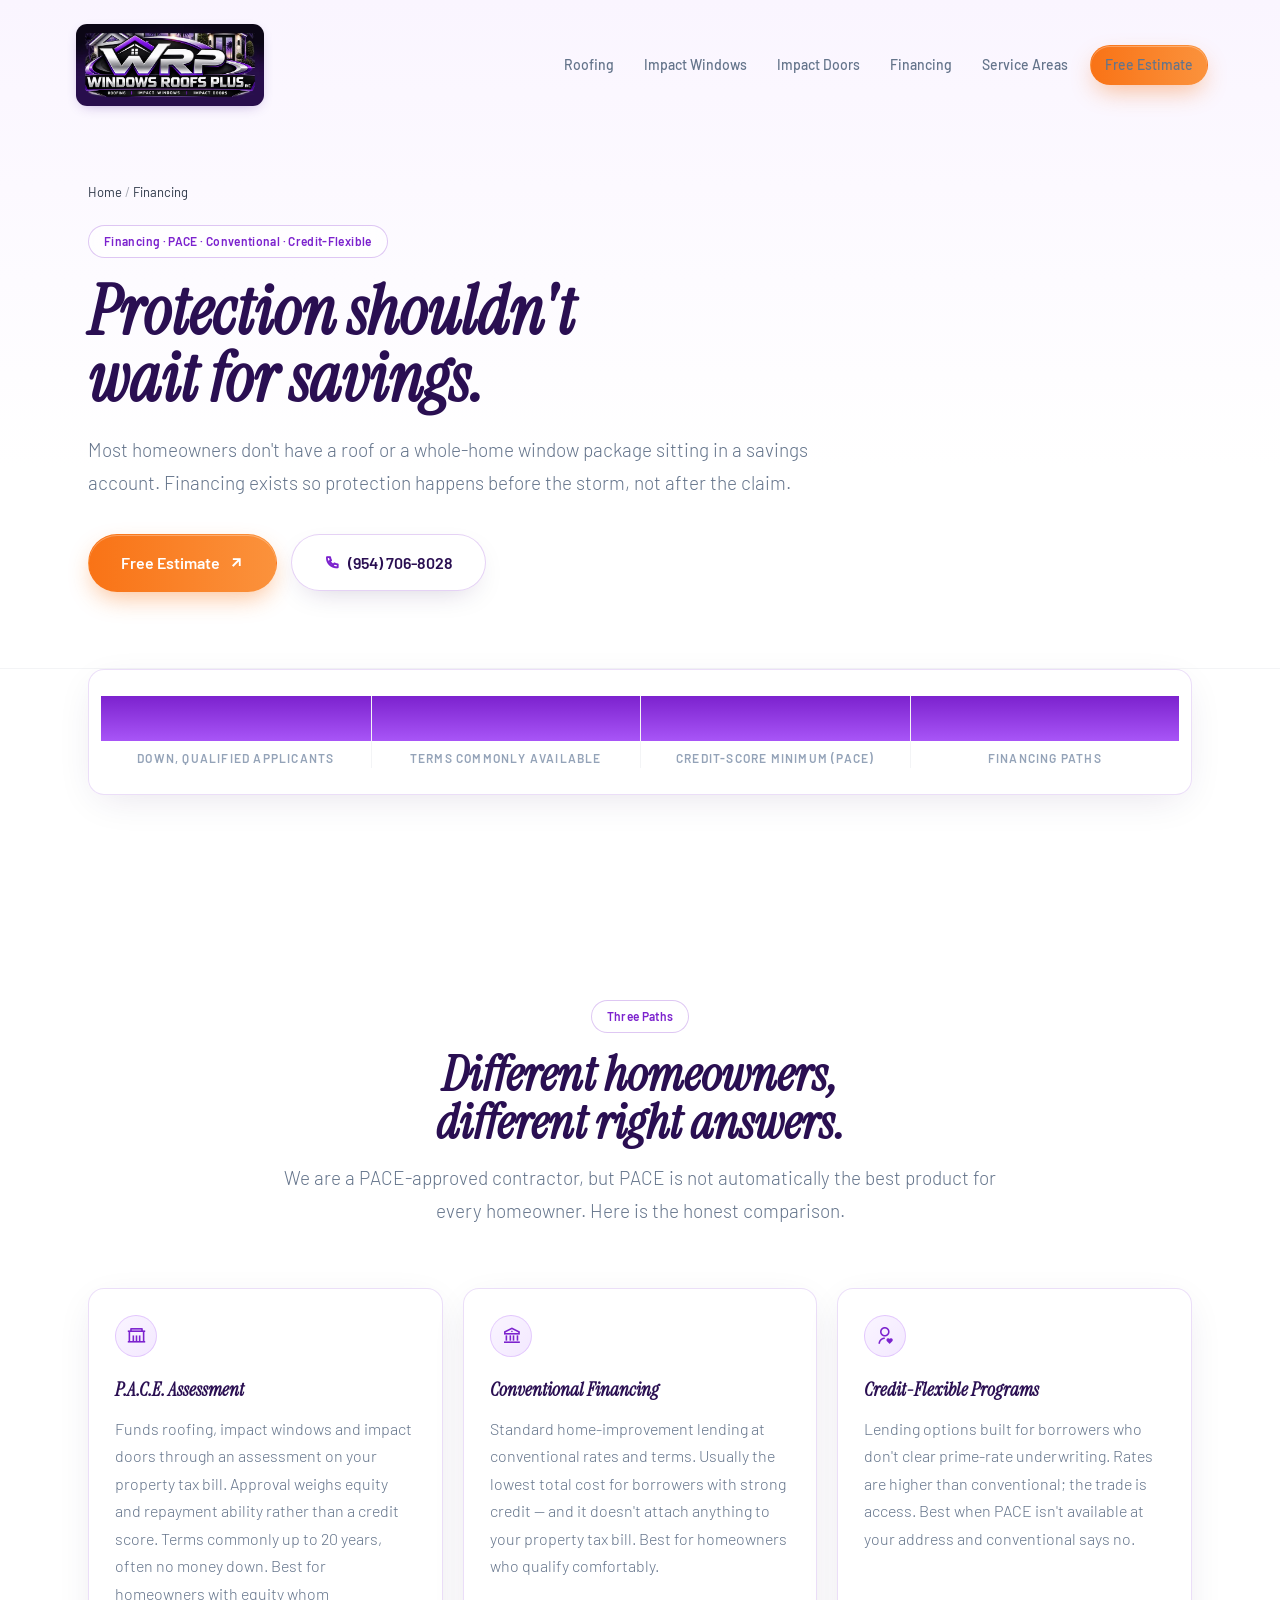
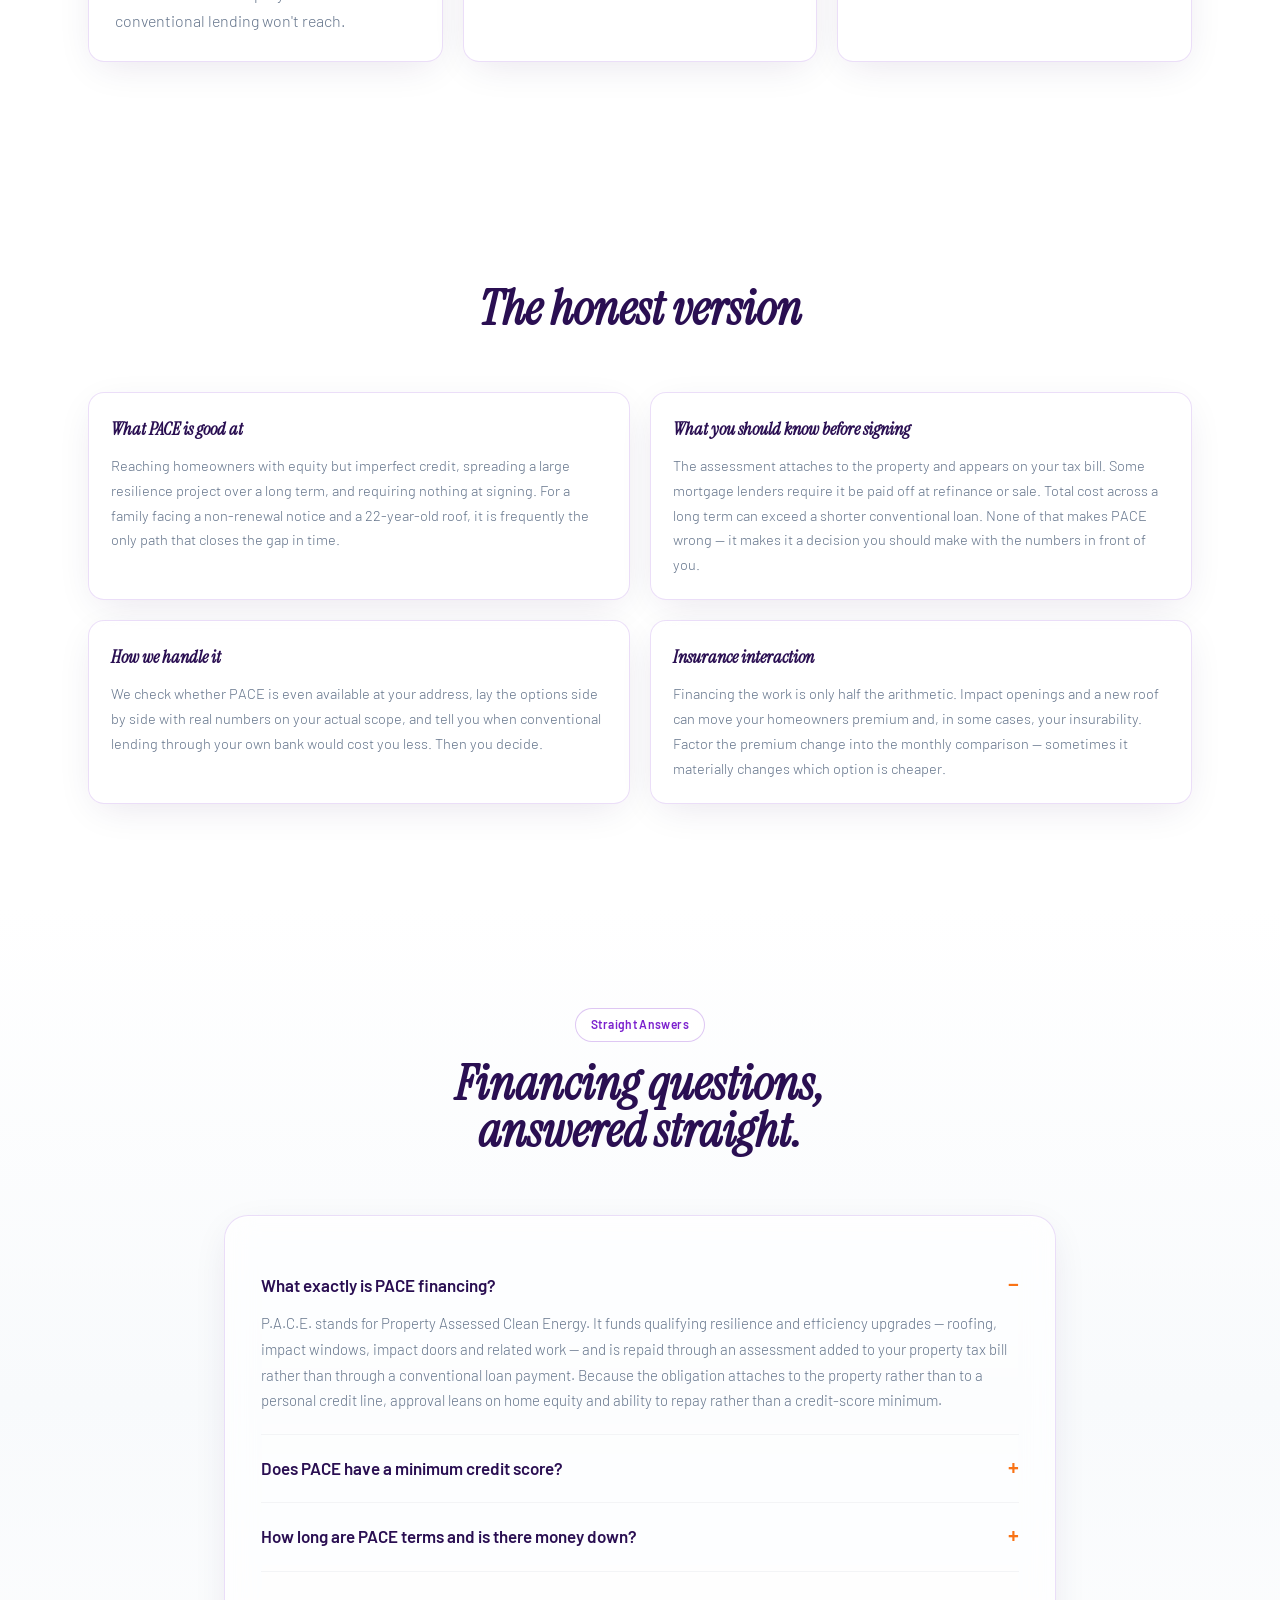
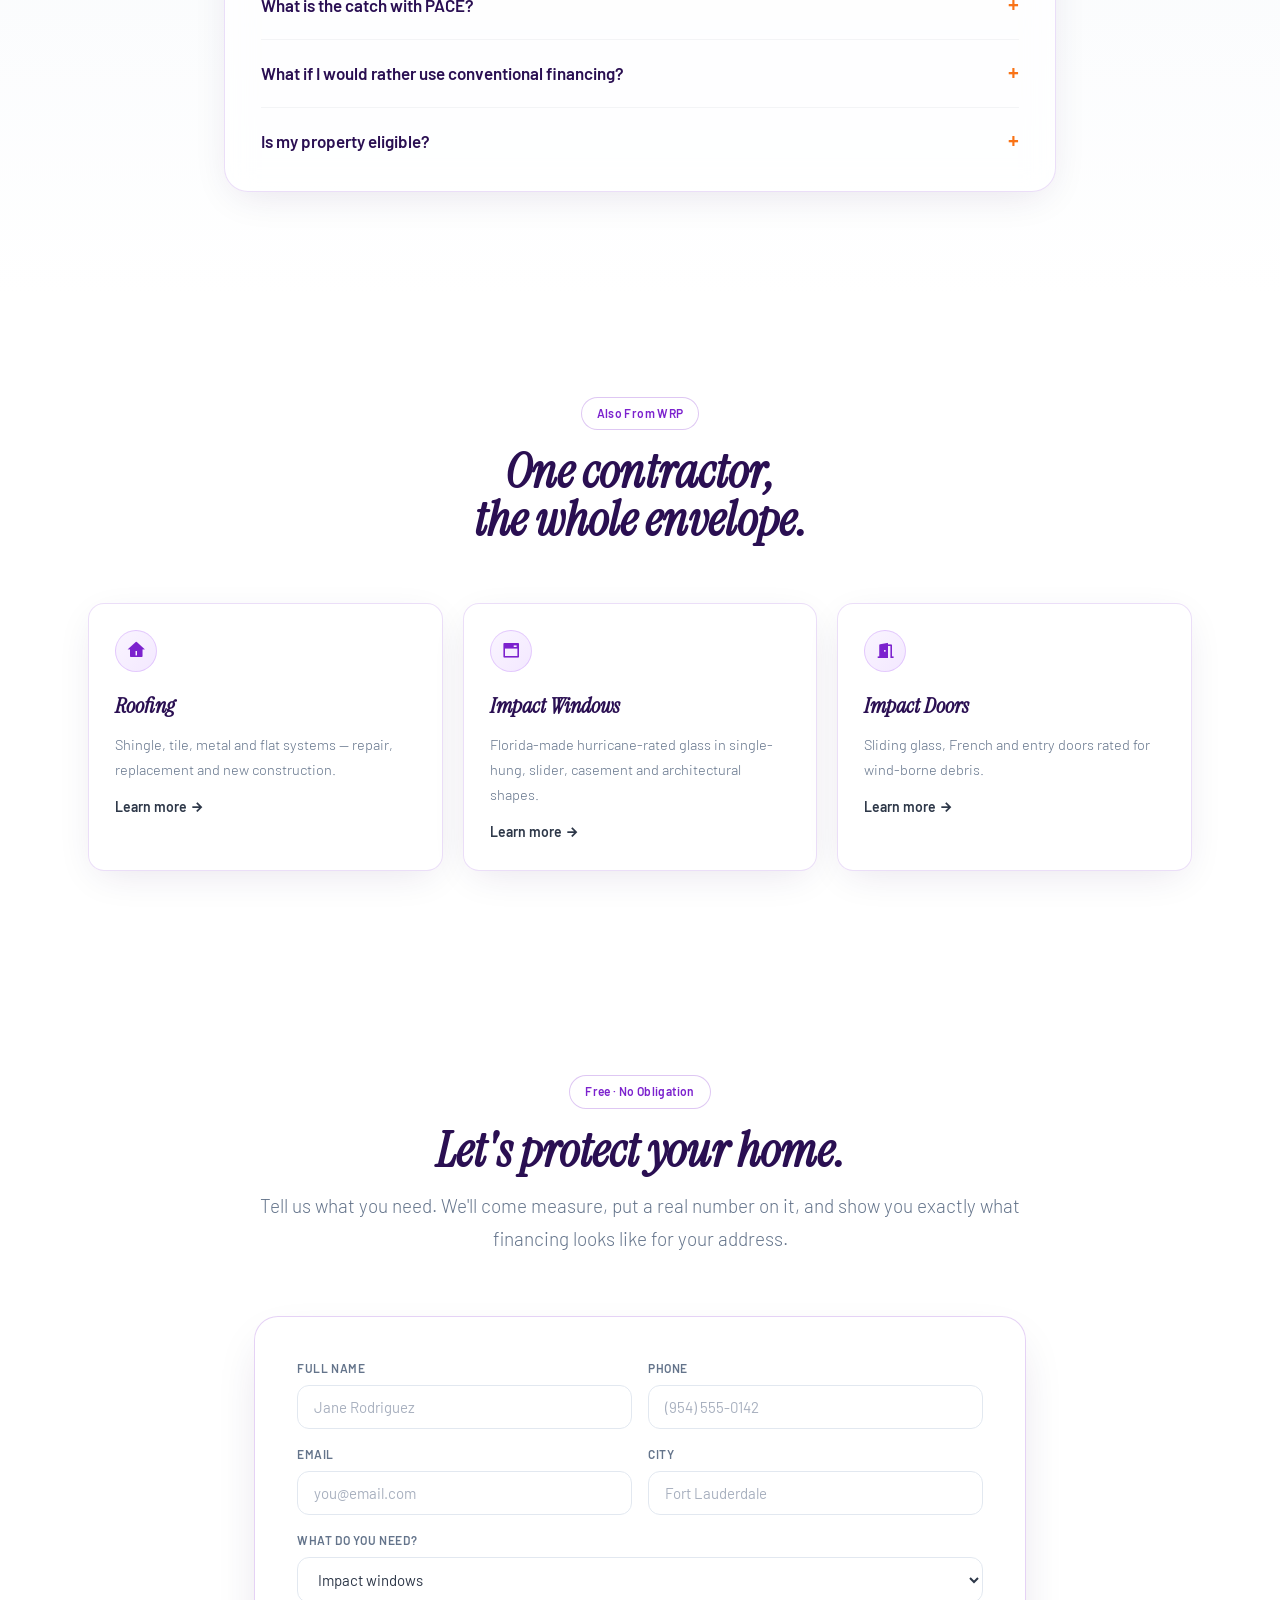
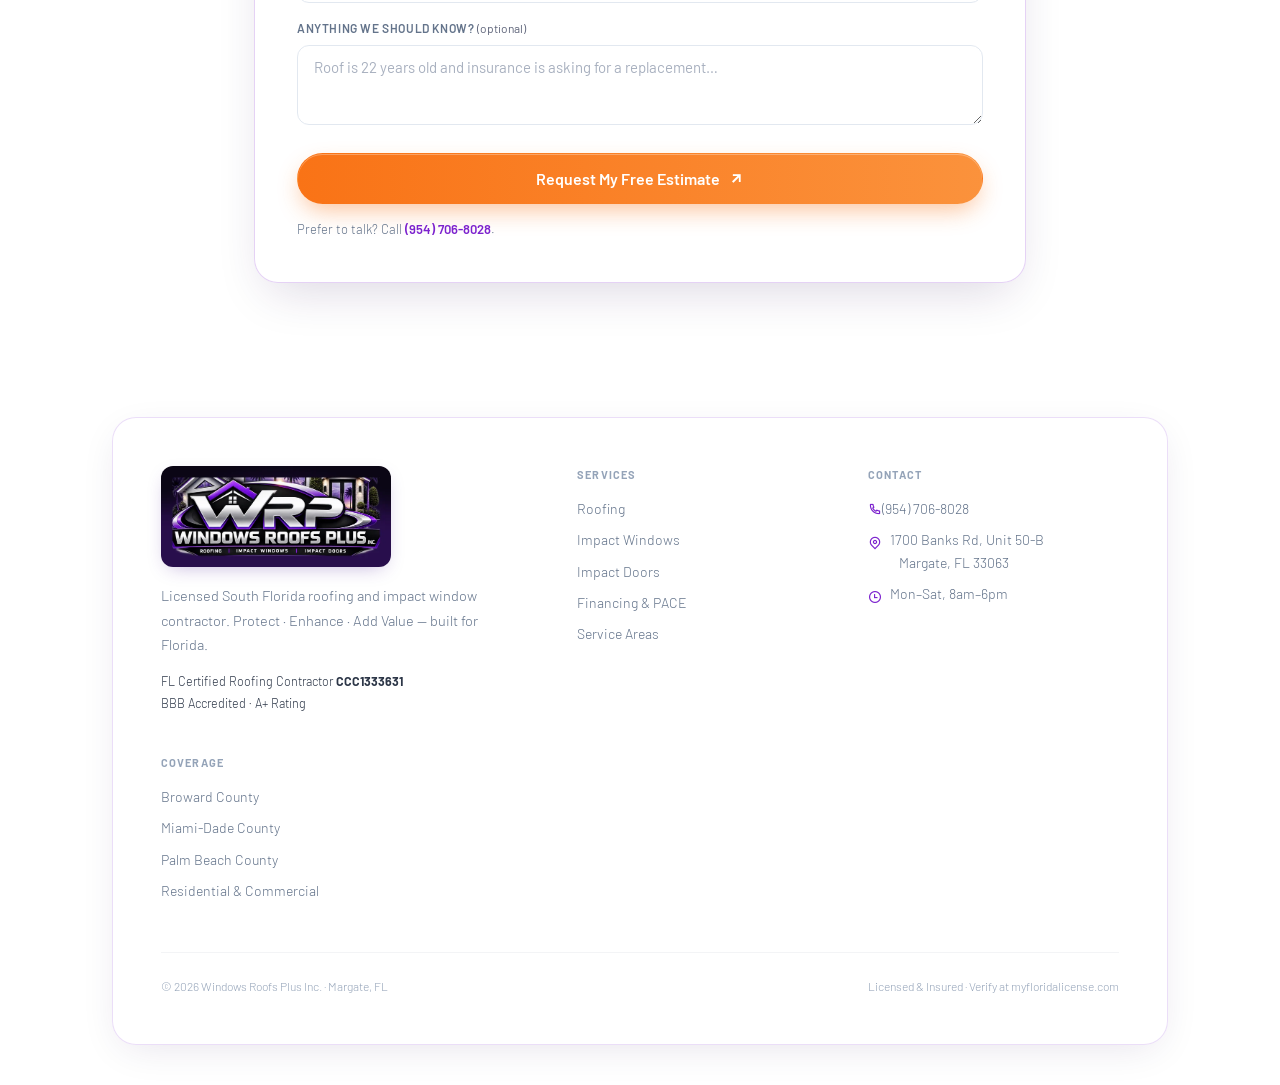
==== commit 8c7b762f: "Vendor the FDME design system instead of transcribing it The previous pass reproduced the FDME look " ====
--- a/financing.html
+++ b/financing.html
@@ -25,6 +25,8 @@
 <link rel="preload" href="/assets/fonts/Barlow-400-latin.woff2" as="font" type="font/woff2" crossorigin>
 <link rel="stylesheet" href="/assets/fonts/fonts.css">
 <link rel="stylesheet" href="/assets/fonts/remixicon-subset.css">
+<link rel="stylesheet" href="/_ds/fdme-design-system-78336979-7a54-41e8-b9f6-e66e8cb27e16/colors_and_type.css">
+<link rel="stylesheet" href="/_ds/fdme-design-system-78336979-7a54-41e8-b9f6-e66e8cb27e16/shared/fdme.css">
 <link rel="stylesheet" href="/assets/css/wrp.css">
 <script type="application/ld+json">{"@context":"https://schema.org","@type":["RoofingContractor","HomeAndConstructionBusiness"],"name":"Windows Roofs Plus Inc.","alternateName":"WRP","url":"https://windowsroofsplus.com/financing.html","telephone":"+19547068028","logo":"https://windowsroofsplus.com/assets/brand/wrp-logo.png","address":{"@type":"PostalAddress","streetAddress":"1700 Banks Rd, Unit 50-B","addressLocality":"Margate","addressRegion":"FL","postalCode":"33063","addressCountry":"US"},"priceRange":"$$","hasCredential":"Florida Certified Roofing Contractor CCC1333631","areaServed":[{"@type":"AdministrativeArea","name":"Broward County, Florida"},{"@type":"AdministrativeArea","name":"Miami-Dade County, Florida"},{"@type":"AdministrativeArea","name":"Palm Beach County, Florida"}]}</script>
 <script type="application/ld+json">{"@context":"https://schema.org","@type":"FAQPage","mainEntity":[{"@type":"Question","name":"What exactly is PACE financing?","acceptedAnswer":{"@type":"Answer","text":"P.A.C.E. stands for Property Assessed Clean Energy. It funds qualifying resilience and efficiency upgrades \u2014 roofing, impact windows, impact doors and related work \u2014 and is repaid through an assessment added to your property tax bill rather than through a conventional loan payment. Because the obligation attaches to the property rather than to a personal credit line, approval leans on home equity and ability to repay rather than a credit-score minimum."}},{"@type":"Question","name":"Does PACE have a minimum credit score?","acceptedAnswer":{"@type":"Answer","text":"PACE programs generally do not underwrite on a credit-score cutoff the way a conventional lender does. They weigh property equity, tax and mortgage payment history, and ability to repay. That is why PACE reaches homeowners who conventional lending turns away \u2014 but it also means it is not automatic, and it is not the right answer for everyone."}},{"@type":"Question","name":"How long are PACE terms and is there money down?","acceptedAnswer":{"@type":"Answer","text":"Terms commonly extend up to 20 years, and many programs require no money down for qualified applicants, with the first payment deferred until the next property tax cycle. The exact term, rate and structure depend on the program available in your county or city and on the scope of the work."}},{"@type":"Question","name":"What is the catch with PACE?","acceptedAnswer":{"@type":"Answer","text":"It is worth understanding before you sign: the assessment attaches to the property and appears on your tax bill, which can affect refinancing or sale \u2014 some mortgage lenders require the assessment be paid off at closing. Total cost over a 20-year term can exceed a shorter conventional loan. We would rather you understand that up front than be surprised later. Read your program documents, and ask us anything that isn't clear."}},{"@type":"Question","name":"What if I would rather use conventional financing?","acceptedAnswer":{"@type":"Answer","text":"Then use it. Conventional home improvement lending, and credit-flexible programs for borrowers who don't qualify for prime rates, are both available through us. For homeowners with strong credit and equity, a conventional product or a HELOC through your own bank is often the cheaper path \u2014 and we will say so."}},{"@type":"Question","name":"Is my property eligible?","acceptedAnswer":{"@type":"Answer","text":"PACE availability depends on whether your specific county or municipality has adopted a program, so eligibility is address-specific. We check it for you as part of the free estimate, before you commit to anything."}}]}</script>
@@ -42,7 +44,7 @@
       <a href="/services/impact-doors.html">Impact Doors</a>
       <a href="/financing.html">Financing</a>
       <a href="/service-areas.html">Service Areas</a>
-      <a href="#estimate" class="btn btn-primary btn-sm" style="margin-left:6px">Free Estimate</a>
+      <a href="#estimate" class="fdme-cta btn btn-sm" style="margin-left:6px">Free Estimate</a>
     </div>
     <button class="nav-toggle" id="navToggle" aria-label="Open menu" aria-expanded="false"><i class="ri-menu-line"></i></button>
   </nav>
@@ -65,7 +67,7 @@
     </h1>
     <p class="lead blur-in" style="animation-delay:.26s;max-width:720px;margin-top:22px">Most homeowners don't have a roof or a whole-home window package sitting in a savings account. Financing exists so protection happens before the storm, not after the claim.</p>
     <div class="hero-cta blur-in" style="animation-delay:.38s">
-      <a href="#estimate" class="btn btn-primary btn-lg">Free Estimate <i class="ri-arrow-right-up-line"></i></a>
+      <a href="#estimate" class="fdme-cta btn btn-lg">Free Estimate <i class="ri-arrow-right-up-line"></i></a>
       <a href="tel:+19547068028" class="btn btn-ghost btn-lg"><i class="ri-phone-line" style="color:var(--violet-500)"></i>(954) 706-8028</a>
     </div>
   </div>
@@ -164,7 +166,7 @@
       </div>
       <input type="hidden" name="page_url">
       <input type="text" name="_gotcha" tabindex="-1" autocomplete="off" style="position:absolute;left:-9999px" aria-hidden="true">
-      <button type="submit" class="btn btn-primary btn-lg" style="width:100%;margin-top:22px">Request My Free Estimate <i class="ri-arrow-right-up-line"></i></button>
+      <button type="submit" class="fdme-cta btn btn-lg" style="width:100%;margin-top:22px">Request My Free Estimate <i class="ri-arrow-right-up-line"></i></button>
       <p class="form-note" id="formStatus" role="status" aria-live="polite">Prefer to talk? Call <a href="tel:+19547068028" style="color:var(--violet-500);font-weight:600">(954) 706-8028</a>.</p>
     </form>
   </div>
@@ -210,7 +212,7 @@
     </div>
   </div>
 </footer>
-<a href="tel:+19547068028" class="btn btn-primary float-call"><i class="ri-phone-fill"></i> Call (954) 706-8028</a>
+<a href="tel:+19547068028" class="fdme-cta btn float-call"><i class="ri-phone-fill"></i> Call (954) 706-8028</a>
 <script src="/assets/js/wrp.js" defer></script>
 </body>
 </html>
--- a/_ds/fdme-design-system-78336979-7a54-41e8-b9f6-e66e8cb27e16/colors_and_type.css
+++ b/_ds/fdme-design-system-78336979-7a54-41e8-b9f6-e66e8cb27e16/colors_and_type.css
@@ -0,0 +1,212 @@
+/* ================================================================
+   FDME Design System — Colors & Typography Tokens
+   Florida Digital Marketing Experts
+   Source: src/index.css + src/pages/*.tsx (Tailwind inline hex)
+   ================================================================ */
+
+/* WRP: the upstream file @imports Inter + Poppins from Google Fonts here.
+   Those families back --fdme-font-body / --fdme-font-display, which are only
+   consumed by the .fdme-h1/.fdme-h2/.fdme-lede/.fdme-body type roles. This site
+   uses none of them (grep: only .fdme-cta is used), and fdme.css sets the actual
+   rendered families to Barlow + Instrument Serif, both self-hosted under
+   /assets/fonts. The import was therefore a render-blocking third-party request
+   for two fonts that never paint, so it is commented out. This is the ONLY
+   deviation from the upstream copy in speedyremodelingcompany.
+   Restore this line if a page ever adopts the .fdme-* type roles. */
+/* @import url('https://fonts.googleapis.com/css2?family=Inter:wght@400;500;600;700;800&family=Poppins:wght@500;600;700;800;900&display=swap'); */
+
+:root {
+  /* ---------- BRAND / PRIMARY ----------------------------------- */
+  /* Teal = trust, tech, Florida ocean. The dominant brand color.   */
+  --fdme-teal-50:  #F0FDFA;   /* surface / section background */
+  --fdme-teal-100: #E6FFFA;   /* soft surface tint */
+  --fdme-teal-400: #14B8A6;   /* primary teal — accent color */
+  --fdme-teal-500: #0D9488;   /* primary teal — headings, nav brand */
+  --fdme-teal-600: #0B7D72;   /* press / darker */
+
+  /* ---------- BRAND / SECONDARY --------------------------------- */
+  /* Orange = action, Florida sunset. ALL CTAs use this gradient.   */
+  --fdme-orange-50:  #FFF7ED; /* surface tint */
+  --fdme-orange-300: #FB923C; /* gradient light */
+  --fdme-orange-500: #F97316; /* gradient base — primary CTA */
+  --fdme-orange-600: #EA580C; /* hover / press */
+
+  /* ---------- BRAND / DEEP ------------------------------------- */
+  /* Navy used for section titles and high-contrast body headings.  */
+  --fdme-navy-900: #0A2463;   /* H1/H2/H3 headings */
+  --fdme-navy-700: #1E40AF;   /* gradient partner */
+
+  /* ---------- NEUTRALS / FOREGROUND ---------------------------- */
+  --fdme-fg-1:     #0A2463;   /* primary text (= navy) */
+  --fdme-fg-2:     #2D3748;   /* body copy — slate */
+  --fdme-fg-3:     #64748B;   /* muted body / captions */
+  --fdme-fg-4:     #94A3B8;   /* labels, timestamps */
+  --fdme-fg-on-brand: #FFFFFF;/* text over teal/orange */
+
+  /* ---------- NEUTRALS / BACKGROUND ---------------------------- */
+  --fdme-bg-1:     #FFFFFF;   /* app surface */
+  --fdme-bg-2:     #F8FAFC;   /* subtle section */
+  --fdme-bg-3:     #F0FDFA;   /* teal-tinted section */
+  --fdme-bg-4:     #FFF7ED;   /* orange-tinted section */
+  --fdme-border-1: #E5E7EB;   /* card border */
+  --fdme-border-2: #F3F4F6;   /* subtle divider */
+
+  /* ---------- SEMANTIC / STATUS ------------------------------- */
+  --fdme-success:  #10B981;   /* "More appointments booked" style */
+  --fdme-success-700: #059669;
+  --fdme-warning:  #F97316;   /* reuses brand orange */
+  --fdme-danger:   #EF4444;   /* missed calls, "losing money" */
+  --fdme-danger-700: #DC2626;
+  --fdme-info:     #14B8A6;
+
+  /* ---------- SIGNATURE GRADIENTS ------------------------------ */
+  --fdme-grad-cta:       linear-gradient(90deg, #F97316 0%, #FB923C 100%); /* @kind color */
+  --fdme-grad-cta-hover: linear-gradient(90deg, #EA580C 0%, #F97316 100%); /* @kind color */
+  --fdme-grad-teal:      linear-gradient(135deg, #14B8A6 0%, #0D9488 100%); /* @kind color */
+  --fdme-grad-hero:      linear-gradient(180deg, rgba(13,148,136,0.70) 0%, rgba(13,148,136,0.60) 50%, rgba(13,148,136,0.70) 100%); /* @kind color */
+  --fdme-grad-brand:     linear-gradient(135deg, #0A2463 0%, #14B8A6 100%); /* @kind color */
+  --fdme-grad-surface-teal:   linear-gradient(135deg, #F0FDFA 0%, #FFFFFF 100%); /* @kind color */
+  --fdme-grad-surface-orange: linear-gradient(135deg, #FFF7ED 0%, #FFFFFF 100%); /* @kind color */
+  --fdme-grad-danger-card:    linear-gradient(135deg, #FEF2F2 0%, #FFF7ED 100%); /* @kind color */
+
+  /* ---------- TYPE FAMILIES ------------------------------------ */
+  --fdme-font-body:     'Inter', -apple-system, BlinkMacSystemFont, 'Segoe UI', 'Roboto', 'Helvetica Neue', sans-serif;
+  --fdme-font-display:  'Poppins', 'Inter', -apple-system, sans-serif;
+  --fdme-font-mono:     ui-monospace, SFMono-Regular, Menlo, monospace;
+
+  /* ---------- TYPE SIZES --------------------------------------- */
+  --fdme-text-xs:   0.75rem;   /* 12 */
+  --fdme-text-sm:   0.875rem;  /* 14 — nav, small labels */
+  --fdme-text-base: 1rem;      /* 16 — body */
+  --fdme-text-lg:   1.125rem;  /* 18 */
+  --fdme-text-xl:   1.25rem;   /* 20 — subhead */
+  --fdme-text-2xl:  1.5rem;    /* 24 — card title */
+  --fdme-text-3xl:  1.875rem;  /* 30 — h3 */
+  --fdme-text-4xl:  2.25rem;   /* 36 — h2 mobile */
+  --fdme-text-5xl:  3rem;      /* 48 — h2 desktop */
+  --fdme-text-6xl:  3.75rem;   /* 60 — h1 mobile */
+  --fdme-text-7xl:  4.5rem;    /* 72 — h1 desktop / stat hero */
+
+  /* ---------- WEIGHTS ------------------------------------------ */
+  --fdme-w-regular:  400; /* @kind font */
+  --fdme-w-medium:   500; /* @kind font */
+  --fdme-w-semibold: 600; /* @kind font */
+  --fdme-w-bold:     700; /* @kind font */
+  --fdme-w-extrabold:800; /* @kind font */
+  --fdme-w-black:    900; /* @kind font */
+
+  /* ---------- LINE HEIGHTS ------------------------------------- */
+  --fdme-lh-tight:   1.1;   /* @kind font */
+  --fdme-lh-snug:    1.25;  /* @kind font */
+  --fdme-lh-normal:  1.5;   /* @kind font */
+  --fdme-lh-relaxed: 1.625; /* @kind font */
+
+  /* ---------- SPACING ------------------------------------------ */
+  --fdme-space-1:   4px;
+  --fdme-space-2:   8px;
+  --fdme-space-3:   12px;
+  --fdme-space-4:   16px;
+  --fdme-space-5:   20px;
+  --fdme-space-6:   24px;
+  --fdme-space-8:   32px;
+  --fdme-space-10:  40px;
+  --fdme-space-12:  48px;
+  --fdme-space-16:  64px;
+  --fdme-space-20:  80px;  /* section vertical padding */
+
+  /* ---------- RADII -------------------------------------------- */
+  --fdme-radius-sm:   4px;
+  --fdme-radius-md:   8px;
+  --fdme-radius-lg:   12px;   /* cards */
+  --fdme-radius-xl:   16px;   /* large cards */
+  --fdme-radius-2xl:  20px;   /* hero cards */
+  --fdme-radius-pill: 9999px; /* pills, CTA buttons */
+
+  /* ---------- SHADOWS ------------------------------------------ */
+  --fdme-shadow-sm:  0 1px 2px 0 rgba(10, 36, 99, 0.05);
+  --fdme-shadow-md:  0 4px 6px -1px rgba(10, 36, 99, 0.08), 0 2px 4px -2px rgba(10, 36, 99, 0.05);
+  --fdme-shadow-lg:  0 10px 15px -3px rgba(10, 36, 99, 0.10), 0 4px 6px -4px rgba(10, 36, 99, 0.05);
+  --fdme-shadow-xl:  0 20px 25px -5px rgba(10, 36, 99, 0.12), 0 8px 10px -6px rgba(10, 36, 99, 0.06);
+  --fdme-shadow-2xl: 0 25px 50px -12px rgba(10, 36, 99, 0.20);
+  --fdme-shadow-cta: 0 10px 20px -5px rgba(249, 115, 22, 0.35);
+
+  /* ---------- MOTION ------------------------------------------- */
+  --fdme-ease:          cubic-bezier(0.4, 0, 0.2, 1); /* @kind other */
+  --fdme-ease-out:      cubic-bezier(0, 0, 0.2, 1);    /* @kind other */
+  --fdme-dur-fast:      150ms; /* @kind other */
+  --fdme-dur-base:      200ms; /* @kind other */
+  --fdme-dur-slow:      300ms; /* @kind other */
+  --fdme-dur-hero:      500ms; /* @kind other */
+}
+
+/* ================================================================
+   SEMANTIC TYPE ROLES
+   ================================================================ */
+.fdme-h1 {
+  font-family: var(--fdme-font-display);
+  font-size: clamp(2.5rem, 5vw + 1rem, 4.5rem);
+  font-weight: var(--fdme-w-bold);
+  line-height: var(--fdme-lh-tight);
+  color: var(--fdme-fg-on-brand);
+  letter-spacing: -0.02em;
+}
+.fdme-h2 {
+  font-family: var(--fdme-font-display);
+  font-size: clamp(2.25rem, 3vw + 1rem, 3rem);
+  font-weight: var(--fdme-w-bold);
+  line-height: var(--fdme-lh-tight);
+  color: var(--fdme-navy-900);
+  letter-spacing: -0.01em;
+}
+.fdme-h3 {
+  font-family: var(--fdme-font-display);
+  font-size: var(--fdme-text-2xl);
+  font-weight: var(--fdme-w-bold);
+  line-height: var(--fdme-lh-snug);
+  color: var(--fdme-navy-900);
+}
+.fdme-eyebrow {
+  font-family: var(--fdme-font-body);
+  font-size: var(--fdme-text-xs);
+  font-weight: var(--fdme-w-bold);
+  letter-spacing: 0.08em;
+  text-transform: uppercase;
+  color: var(--fdme-teal-400);
+}
+.fdme-lede {
+  font-family: var(--fdme-font-body);
+  font-size: var(--fdme-text-xl);
+  font-weight: var(--fdme-w-regular);
+  line-height: var(--fdme-lh-relaxed);
+  color: var(--fdme-fg-2);
+}
+.fdme-body {
+  font-family: var(--fdme-font-body);
+  font-size: var(--fdme-text-base);
+  font-weight: var(--fdme-w-regular);
+  line-height: var(--fdme-lh-relaxed);
+  color: var(--fdme-fg-2);
+}
+.fdme-small {
+  font-family: var(--fdme-font-body);
+  font-size: var(--fdme-text-sm);
+  color: var(--fdme-fg-3);
+}
+.fdme-stat {
+  font-family: var(--fdme-font-display);
+  font-size: var(--fdme-text-5xl);
+  font-weight: var(--fdme-w-extrabold);
+  color: var(--fdme-orange-500);
+  line-height: 1;
+  letter-spacing: -0.02em;
+}
+
+/* ================================================================
+   UTILITY HELPERS
+   ================================================================ */
+.fdme-gradient-text-cta {
+  background: var(--fdme-grad-cta);
+  -webkit-background-clip: text;
+  background-clip: text;
+  color: transparent;
+}
--- a/_ds/fdme-design-system-78336979-7a54-41e8-b9f6-e66e8cb27e16/shared/fdme.css
+++ b/_ds/fdme-design-system-78336979-7a54-41e8-b9f6-e66e8cb27e16/shared/fdme.css
@@ -0,0 +1,114 @@
+/* FDME — shared design system */
+:root {
+  --teal-500:#0D9488; --teal-400:#14B8A6;
+  --orange:#F97316; --orange-hi:#FB923C; --orange-lo:#EA580C;
+  --navy:#0A2463; --fg-1:#0A2463; --fg-2:#2D3748; --fg-3:#64748B;
+}
+html, body { background:#FFFFFF; color:var(--fg-2); }
+body { font-family:'Barlow',sans-serif; -webkit-font-smoothing:antialiased; }
+
+.glass {
+  background: rgba(255,255,255,0.65);
+  backdrop-filter: blur(14px) saturate(140%);
+  -webkit-backdrop-filter: blur(14px) saturate(140%);
+  border: 1px solid rgba(13,148,136,0.15);
+  box-shadow: 0 10px 40px -10px rgba(10,36,99,0.12), inset 0 1px 0 rgba(255,255,255,0.8);
+  position:relative; overflow:hidden;
+}
+.glass-strong {
+  background: rgba(255,255,255,0.85);
+  backdrop-filter: blur(20px) saturate(160%);
+  -webkit-backdrop-filter: blur(20px) saturate(160%);
+  border: 1px solid rgba(13,148,136,0.2);
+  box-shadow: 0 20px 50px -15px rgba(10,36,99,0.18), inset 0 1px 0 rgba(255,255,255,0.9);
+  position:relative; overflow:hidden;
+}
+.glass-teal {
+  background: linear-gradient(135deg, rgba(240,253,250,0.85) 0%, rgba(230,255,250,0.7) 100%);
+  backdrop-filter: blur(14px); -webkit-backdrop-filter: blur(14px);
+  border: 1px solid rgba(20,184,166,0.3);
+  box-shadow: 0 10px 30px -10px rgba(13,148,136,0.25), inset 0 1px 0 rgba(255,255,255,0.9);
+}
+
+.fdme-cta {
+  background: linear-gradient(90deg, #F97316 0%, #FB923C 100%);
+  color:#fff; border-radius:9999px; font-weight:600;
+  transition: all .25s ease;
+  box-shadow: 0 10px 25px -5px rgba(249,115,22,0.45), inset 0 1px 0 rgba(255,255,255,0.3);
+}
+.fdme-cta:hover {
+  background: linear-gradient(90deg, #EA580C 0%, #F97316 100%);
+  box-shadow: 0 14px 35px -5px rgba(249,115,22,0.55), inset 0 1px 0 rgba(255,255,255,0.3);
+  transform: translateY(-1px);
+}
+
+@keyframes blurIn { from {opacity:0; filter:blur(10px); transform:translateY(20px);} to {opacity:1; filter:blur(0); transform:translateY(0);} }
+@keyframes blurInWord { 0%{opacity:0; filter:blur(10px); transform:translateY(40px);} 60%{opacity:.5; filter:blur(5px); transform:translateY(-3px);} 100%{opacity:1; filter:blur(0); transform:translateY(0);} }
+.blur-in { animation: blurIn .9s cubic-bezier(.2,.7,.2,1) both; }
+.blur-word { display:inline-block; opacity:0; animation: blurInWord .95s cubic-bezier(.2,.7,.2,1) both; }
+
+@keyframes floatY { 0%,100%{transform:translateY(0)} 50%{transform:translateY(-6px)} }
+.float-y { animation: floatY 6s ease-in-out infinite; }
+
+@keyframes marquee { from {transform:translateX(0);} to {transform:translateX(-50%);} }
+.marquee-track { animation: marquee 35s linear infinite; }
+
+@keyframes slowZoom { 0% { transform: scale(1) translateY(0); } 100% { transform: scale(1.08) translateY(-10px); } }
+.ken-burns { animation: slowZoom 18s ease-in-out infinite alternate; }
+
+@keyframes pulseRing { 0%{transform:scale(.8); opacity:.8;} 80%{transform:scale(2.2); opacity:0;} 100%{transform:scale(2.2); opacity:0;} }
+.pulse-ring { animation: pulseRing 2.6s ease-out infinite; }
+
+.video-light-tint::after {
+  content:''; position:absolute; inset:0;
+  background:
+    radial-gradient(ellipse at 50% 30%, rgba(255,255,255,0.30) 0%, rgba(255,255,255,0.50) 40%, rgba(255,255,255,0.82) 85%),
+    linear-gradient(180deg, rgba(240,253,250,0.30) 0%, rgba(255,255,255,0.70) 60%, #FFFFFF 100%);
+  pointer-events:none;
+}
+.video-light-tint-soft::after {
+  content:''; position:absolute; inset:0;
+  background: linear-gradient(180deg, rgba(255,255,255,0.55) 0%, rgba(255,255,255,0.75) 40%, rgba(255,255,255,0.96) 100%);
+  pointer-events:none;
+}
+
+.orbit { border: 1px dashed rgba(13,148,136,0.20); border-radius: 9999px; }
+
+.stat-value { background: linear-gradient(180deg,#0D9488 0%, #14B8A6 100%); -webkit-background-clip:text; background-clip:text; color:transparent; }
+.stat-value-orange { background: linear-gradient(180deg,#F97316 0%, #FB923C 100%); -webkit-background-clip:text; background-clip:text; color:transparent; }
+
+.icon-pill { width:42px; height:42px; border-radius:9999px; display:flex; align-items:center; justify-content:center; background: linear-gradient(135deg,#F0FDFA 0%,#E6FFFA 100%); border: 1px solid rgba(20,184,166,0.25); }
+.icon-pill-orange { width:42px; height:42px; border-radius:9999px; display:flex; align-items:center; justify-content:center; background: linear-gradient(135deg,#FFF7ED 0%,#FFEDD5 100%); border: 1px solid rgba(249,115,22,0.25); }
+
+.reveal { opacity:0; transform:translateY(24px); transition: opacity .8s ease, transform .8s ease; }
+.reveal.is-in { opacity:1; transform:none; }
+
+.h-display { font-family:'Instrument Serif',serif; font-style:italic; color:var(--navy); }
+
+.eyebrow {
+  display:inline-flex; align-items:center; gap:6px;
+  background: rgba(255,255,255,0.7); backdrop-filter: blur(10px);
+  border: 1px solid rgba(13,148,136,0.25); border-radius: 9999px;
+  padding: 6px 14px; font-size: 12px; color: #0D9488;
+  font-weight: 600; letter-spacing: 0.03em;
+}
+
+.grid-bg {
+  background-image:
+    linear-gradient(rgba(13,148,136,0.06) 1px, transparent 1px),
+    linear-gradient(90deg, rgba(13,148,136,0.06) 1px, transparent 1px);
+  background-size: 64px 64px;
+}
+
+.faq summary { list-style:none; cursor:pointer; }
+.faq summary::-webkit-details-marker { display:none; }
+.faq[open] .faq-chev { transform: rotate(180deg); }
+.faq-chev { transition: transform .3s ease; }
+
+input:focus, select:focus, textarea:focus { outline: none; border-color: #14B8A6; box-shadow: 0 0 0 3px rgba(20,184,166,0.15); }
+.field-label { font-size: 12px; color:#64748B; font-weight:600; margin-bottom:6px; display:block; font-family:'Barlow',sans-serif; text-transform:uppercase; letter-spacing:.05em; }
+.field-input {
+  width:100%; padding:12px 16px; border:1px solid #E2E8F0; border-radius:12px;
+  background: rgba(255,255,255,0.8); font-family:'Barlow',sans-serif; font-size:15px; color:#2D3748;
+  transition: all .2s ease;
+}
--- a/assets/css/wrp.css
+++ b/assets/css/wrp.css
@@ -1,34 +1,36 @@
 /* ================================================================
-   Windows Roofs Plus Inc. — FDME design system, WRP colorway
-   Same system as speedyremodelingcompany.com. Speedy overrides the
-   base teal with navy; WRP overrides it with brand violet. The
-   orange CTA gradient is a system constant and stays.
+   Windows Roofs Plus — WRP layer on top of the FDME design system
+
+   Load order (see every page <head>):
+     1. _ds/fdme-design-system-.../colors_and_type.css   tokens
+     2. _ds/fdme-design-system-.../shared/fdme.css       primitives
+     3. this file                                        WRP colorway + layout
+
+   The FDME system ships teal-primary / orange-CTA. Speedy overrides the
+   teal with navy; WRP overrides it with brand violet. The orange CTA
+   gradient (.fdme-cta) is a system constant and is used unmodified.
+
+   Anything the system already provides identically — .blur-in, .blur-word,
+   .float-y, .ken-burns, .pulse-ring, .reveal, .fdme-cta, .icon-pill-orange,
+   .stat-value-orange, .video-light-tint-soft — is NOT redefined here.
    ================================================================ */
 
 :root{
-  /* brand primary — violet replaces FDME teal / Speedy navy */
+  /* WRP primary — substituted for the system's teal */
   --violet-50:#FAF5FF;
   --violet-100:#F3E8FF;
   --violet-400:#A855F7;
   --violet-500:#7C22CE;
   --violet-600:#6B21A8;
-  --plum-900:#2A0F52;      /* display headings (Speedy: navy #1B3A78) */
-  --plum-700:#4C1D95;
-
-  /* brand secondary — FDME orange, unchanged */
-  --orange-50:#FFF7ED;
-  --orange-100:#FFEDD5;
-  --orange-300:#FB923C;
+  --plum-900:#2A0F52;      /* display headings (Speedy uses navy #1B3A78) */
+
   --orange-500:#F97316;
   --orange-600:#EA580C;
 
-  /* neutrals */
   --fg-1:#2A0F52;
   --fg-2:#2D3748;
   --fg-3:#64748B;
   --fg-4:#94A3B8;
-  --bg-1:#FFFFFF;
-  --bg-2:#F8FAFC;
   --border-1:#E5E7EB;
   --border-2:#F3F4F6;
 
@@ -40,86 +42,76 @@
 *,*::before,*::after{box-sizing:border-box}
 *{margin:0;padding:0}
 html{scroll-behavior:smooth;-webkit-text-size-adjust:100%}
-body{
-  font-family:'Barlow',system-ui,-apple-system,sans-serif;
-  color:var(--fg-2);background:#fff;overflow-x:hidden;
-  -webkit-font-smoothing:antialiased;line-height:1.6;
-}
+body{overflow-x:hidden;line-height:1.6}
 img{max-width:100%;height:auto;display:block}
 a{color:inherit;text-decoration:none}
 ul{list-style:none}
 ::selection{background:rgba(168,85,247,.22)}
 
-/* ---------------- type ---------------- */
-.h-display{
-  font-family:'Instrument Serif',Georgia,serif;font-style:italic;
-  font-weight:400;color:var(--plum-900);letter-spacing:-.02em;
-}
-.stat-value{
-  background:linear-gradient(180deg,#7C22CE 0%,#A855F7 100%);
-  -webkit-background-clip:text;background-clip:text;color:transparent;
-}
-.stat-value-orange{
-  background:linear-gradient(180deg,#F97316 0%,#FB923C 100%);
-  -webkit-background-clip:text;background-clip:text;color:transparent;
-}
+/* ══ WRP colorway overrides on FDME primitives ══════════════════ */
+
+.h-display{color:var(--plum-900)}
+
+.glass{
+  border-color:rgba(124,34,206,.15)!important;
+  box-shadow:0 10px 40px -10px rgba(42,15,82,.12), inset 0 1px 0 rgba(255,255,255,.8)!important;
+  border-radius:var(--radius-lg);
+}
+.glass-strong{
+  border-color:rgba(124,34,206,.20)!important;
+  box-shadow:0 20px 50px -15px rgba(42,15,82,.18), inset 0 1px 0 rgba(255,255,255,.9)!important;
+  border-radius:var(--radius-lg);
+}
+.glass-teal,.glass-violet{
+  background:linear-gradient(135deg,rgba(250,245,255,.88) 0%,rgba(243,232,255,.72) 100%)!important;
+  border:1px solid rgba(168,85,247,.30)!important;border-radius:var(--radius-lg);
+  backdrop-filter:blur(14px);-webkit-backdrop-filter:blur(14px);
+  box-shadow:0 10px 30px -10px rgba(124,34,206,.25), inset 0 1px 0 rgba(255,255,255,.9);
+}
+
+.eyebrow{border-color:rgba(124,34,206,.25)!important;color:var(--violet-500)!important;padding:6px 15px;gap:8px}
+.icon-pill{
+  background:linear-gradient(135deg,#FAF5FF 0%,#F3E8FF 100%)!important;
+  border-color:rgba(168,85,247,.25)!important;color:var(--violet-500);
+  flex:0 0 42px;font-size:19px;
+}
+.icon-pill-orange{flex:0 0 42px;font-size:19px;color:var(--orange-500)}
+.stat-value{background:linear-gradient(180deg,#7C22CE 0%,#A855F7 100%)!important}
+.orbit{border-color:rgba(124,34,206,.18)!important;position:absolute}
+.grid-bg{
+  background-image:
+    linear-gradient(rgba(124,34,206,.05) 1px,transparent 1px),
+    linear-gradient(90deg,rgba(124,34,206,.05) 1px,transparent 1px)!important;
+}
+.video-light-tint::after{
+  background:
+    radial-gradient(ellipse at 50% 32%, rgba(255,255,255,.20) 0%, rgba(255,255,255,.44) 42%, rgba(255,255,255,.82) 86%),
+    linear-gradient(180deg, rgba(250,245,255,.18) 0%, rgba(255,255,255,.66) 58%, #FFFFFF 100%)!important;
+}
+input:focus,select:focus,textarea:focus{
+  border-color:var(--violet-400)!important;box-shadow:0 0 0 3px rgba(168,85,247,.15)!important;
+}
+
+/* ══ WRP page layout (Speedy uses Tailwind utilities for this) ══ */
+
 p{color:var(--fg-3);font-weight:300;line-height:1.72}
 .lead{font-size:clamp(16px,1.5vw,19px);font-weight:300;color:var(--fg-3);line-height:1.72}
 .lead strong{color:var(--fg-2);font-weight:500}
 .container{max-width:var(--maxw);margin:0 auto;padding:0 24px}
-
-.eyebrow{
-  display:inline-flex;align-items:center;gap:8px;
-  background:rgba(255,255,255,.7);backdrop-filter:blur(10px);
-  border:1px solid rgba(124,34,206,.25);border-radius:9999px;
-  padding:6px 15px;font-size:12px;color:var(--violet-500);
-  font-weight:600;letter-spacing:.03em;
-}
-
-/* ---------------- glass ---------------- */
-.glass{
-  background:rgba(255,255,255,.65);
-  backdrop-filter:blur(14px) saturate(140%);-webkit-backdrop-filter:blur(14px) saturate(140%);
-  border:1px solid rgba(124,34,206,.15);
-  box-shadow:0 10px 40px -10px rgba(42,15,82,.12), inset 0 1px 0 rgba(255,255,255,.8);
-  position:relative;overflow:hidden;border-radius:var(--radius-lg);
-}
-.glass-strong{
-  background:rgba(255,255,255,.85);
-  backdrop-filter:blur(20px) saturate(160%);-webkit-backdrop-filter:blur(20px) saturate(160%);
-  border:1px solid rgba(124,34,206,.20);
-  box-shadow:0 20px 50px -15px rgba(42,15,82,.18), inset 0 1px 0 rgba(255,255,255,.9);
-  position:relative;overflow:hidden;border-radius:var(--radius-lg);
-}
-.glass-violet{
-  background:linear-gradient(135deg,rgba(250,245,255,.88) 0%,rgba(243,232,255,.72) 100%);
-  backdrop-filter:blur(14px);-webkit-backdrop-filter:blur(14px);
-  border:1px solid rgba(168,85,247,.30);border-radius:var(--radius-lg);
-  box-shadow:0 10px 30px -10px rgba(124,34,206,.25), inset 0 1px 0 rgba(255,255,255,.9);
-}
 .round-2xl{border-radius:var(--radius-xl)}
 .card{padding:26px}
 .hover-lift{transition:transform .3s cubic-bezier(.4,0,.2,1),box-shadow .3s}
 .hover-lift:hover{transform:translateY(-4px);box-shadow:0 24px 50px -18px rgba(42,15,82,.22)}
 
-/* ---------------- buttons ---------------- */
+/* buttons — geometry only; .fdme-cta supplies the CTA skin */
 .btn{
   display:inline-flex;align-items:center;justify-content:center;gap:8px;
   font-family:'Barlow',sans-serif;font-weight:600;font-size:15px;
   padding:13px 28px;border-radius:9999px;border:1px solid transparent;
   cursor:pointer;transition:all .25s ease;white-space:nowrap;
 }
-.btn-primary{
-  background:linear-gradient(90deg,#F97316 0%,#FB923C 100%);color:#fff;
-  box-shadow:0 10px 25px -5px rgba(249,115,22,.45), inset 0 1px 0 rgba(255,255,255,.3);
-}
-.btn-primary:hover{
-  background:linear-gradient(90deg,#EA580C 0%,#F97316 100%);
-  box-shadow:0 14px 35px -5px rgba(249,115,22,.55), inset 0 1px 0 rgba(255,255,255,.3);
-  transform:translateY(-1px);
-}
 .btn-ghost{
-  background:rgba(255,255,255,.85);color:var(--fg-1);font-weight:600;
+  background:rgba(255,255,255,.85);color:var(--fg-1);
   border-color:rgba(124,34,206,.20);backdrop-filter:blur(14px);
   box-shadow:0 10px 30px -14px rgba(42,15,82,.25);
 }
@@ -127,36 +119,13 @@
 .btn-lg{padding:15px 32px;font-size:16px}
 .btn-sm{padding:9px 20px;font-size:14px}
 
-/* ---------------- icon pills ---------------- */
-.icon-pill{
-  width:42px;height:42px;flex:0 0 42px;border-radius:9999px;
-  display:flex;align-items:center;justify-content:center;font-size:19px;
-  background:linear-gradient(135deg,#FAF5FF 0%,#F3E8FF 100%);
-  border:1px solid rgba(168,85,247,.25);color:var(--violet-500);
-}
-.icon-pill-orange{
-  width:42px;height:42px;flex:0 0 42px;border-radius:9999px;
-  display:flex;align-items:center;justify-content:center;font-size:19px;
-  background:linear-gradient(135deg,#FFF7ED 0%,#FFEDD5 100%);
-  border:1px solid rgba(249,115,22,.25);color:var(--orange-500);
-}
-
-/* ---------------- nav ---------------- */
+/* nav */
 .nav-wrap{position:fixed;top:16px;left:0;right:0;z-index:50;padding:0 16px}
-.nav{
-  max-width:var(--maxw);margin:0 auto;display:flex;align-items:center;
-  justify-content:space-between;gap:12px;padding:8px 8px 8px 12px;border-radius:9999px;
-  background:rgba(255,255,255,.65);
-  backdrop-filter:blur(14px) saturate(140%);-webkit-backdrop-filter:blur(14px) saturate(140%);
-  border:1px solid rgba(124,34,206,.15);
-  box-shadow:0 10px 40px -10px rgba(42,15,82,.12), inset 0 1px 0 rgba(255,255,255,.8);
-}
+.nav{max-width:var(--maxw);margin:0 auto;display:flex;align-items:center;
+  justify-content:space-between;gap:12px;padding:8px 8px 8px 12px;border-radius:9999px}
 .nav-logo img{width:188px;border-radius:11px;box-shadow:0 4px 14px -6px rgba(76,29,149,.45)}
 .nav-links{display:flex;align-items:center;gap:2px}
-.nav-links a{
-  padding:8px 14px;font-size:14px;font-weight:500;color:var(--fg-3);
-  border-radius:9999px;transition:color .2s;
-}
+.nav-links a{padding:8px 14px;font-size:14px;font-weight:500;color:var(--fg-3);border-radius:9999px;transition:color .2s}
 .nav-links a:hover{color:var(--violet-500)}
 .nav-toggle{display:none;background:none;border:none;color:var(--fg-1);font-size:24px;cursor:pointer;padding:6px 12px;line-height:1}
 .mobile-menu{display:none;max-width:var(--maxw);margin:10px auto 0;padding:12px;border-radius:20px;
@@ -166,66 +135,55 @@
 .mobile-menu a{display:block;padding:11px 14px;font-weight:600;color:var(--fg-2);border-radius:12px}
 .mobile-menu a:hover{background:var(--violet-50);color:var(--violet-500)}
 
-/* ---------------- hero ---------------- */
+/* hero */
 .hero{position:relative;overflow:hidden;min-height:100vh;display:flex;align-items:center}
 .hero-media{position:absolute;inset:0;z-index:0}
 .hero-media img{width:100%;height:100%;object-fit:cover}
-.video-light-tint::after{
-  content:'';position:absolute;inset:0;pointer-events:none;
-  background:
-    radial-gradient(ellipse at 50% 32%, rgba(255,255,255,.20) 0%, rgba(255,255,255,.44) 42%, rgba(255,255,255,.82) 86%),
-    linear-gradient(180deg, rgba(250,245,255,.18) 0%, rgba(255,255,255,.66) 58%, #FFFFFF 100%);
-}
-.video-light-tint-soft::after{
-  content:'';position:absolute;inset:0;pointer-events:none;
-  background:linear-gradient(180deg, rgba(255,255,255,.58) 0%, rgba(255,255,255,.78) 40%, rgba(255,255,255,.97) 100%);
-}
 .orbit-wrap{position:absolute;inset:0;display:flex;align-items:center;justify-content:center;z-index:0;pointer-events:none}
-.orbit{position:absolute;border:1px dashed rgba(124,34,206,.18);border-radius:9999px}
 .hero-inner{position:relative;z-index:10;width:100%;text-align:center;padding:150px 0 90px}
-.hero-float{position:absolute;z-index:20;display:flex;align-items:center;gap:12px;
-  border-radius:18px;padding:12px 16px}
+.hero-float{position:absolute;z-index:20;display:flex;align-items:center;gap:12px;border-radius:18px;padding:12px 16px}
 .hero-float-a{top:132px;right:64px}
 .hero-float-b{bottom:150px;left:52px}
 .float-label{font-size:10px;text-transform:uppercase;letter-spacing:.1em;font-weight:700}
 .float-text{font-size:14px;font-weight:600;color:var(--plum-900)}
 .hero-badges{display:flex;flex-wrap:wrap;justify-content:center;gap:10px;margin-top:24px}
-.badge{
-  display:inline-flex;align-items:center;gap:7px;font-size:12.5px;font-weight:500;color:var(--fg-2);
-  background:rgba(255,255,255,.65);backdrop-filter:blur(14px);
-  border:1px solid rgba(124,34,206,.15);border-radius:9999px;padding:7px 16px;
-}
+.badge{display:inline-flex;align-items:center;gap:7px;font-size:12.5px;font-weight:500;color:var(--fg-2);
+  border-radius:9999px;padding:7px 16px}
 .badge i{color:var(--orange-500)}
 .hero-cta{display:flex;flex-wrap:wrap;justify-content:center;gap:14px;margin-top:34px}
 .trust-strip{display:inline-flex;align-items:center;gap:16px;border-radius:18px;padding:12px 24px;margin-top:44px}
 .trust-div{width:1px;height:18px;background:var(--border-1)}
 
-/* ---------------- sections ---------------- */
+/* inner-page hero */
+.page-hero{position:relative;overflow:hidden;text-align:left;
+  padding:clamp(132px,15vw,182px) 0 clamp(48px,6vw,78px);
+  background:linear-gradient(180deg,#FAF5FF 0%,#FFFFFF 70%);
+  border-bottom:1px solid var(--border-2)}
+.page-hero h1{font-size:clamp(2.3rem,5.4vw,4.2rem);line-height:1}
+.page-hero .hero-cta{justify-content:flex-start}
+
+/* sections */
 section{position:relative}
 .sec{padding:clamp(64px,8vw,112px) 0}
 .sec-alt{background:linear-gradient(180deg,#FFFFFF 0%,#F8FAFC 50%,#FFFFFF 100%)}
 .sec-head{max-width:760px;margin:0 auto clamp(38px,5vw,60px);text-align:center}
 .sec-head h2{margin:18px 0 16px;font-size:clamp(2.2rem,3.8vw,3.5rem);line-height:.98}
-.grid-bg{
-  background-image:
-    linear-gradient(rgba(124,34,206,.05) 1px,transparent 1px),
-    linear-gradient(90deg,rgba(124,34,206,.05) 1px,transparent 1px);
-  background-size:64px 64px;
-}
 .glow-a{position:absolute;inset:0;pointer-events:none;
   background:radial-gradient(ellipse at 15% 15%, rgba(168,85,247,.16), transparent 55%),
              radial-gradient(ellipse at 85% 85%, rgba(249,115,22,.10), transparent 55%)}
 .glow-b{position:absolute;inset:0;pointer-events:none;
   background:radial-gradient(ellipse at 80% 10%, rgba(249,115,22,.10), transparent 55%)}
 
-/* ---------------- stats ---------------- */
+/* trust bar */
 .trust-bar{background:#fff;border-bottom:1px solid var(--border-2);padding:48px 24px}
 .stats{max-width:var(--maxw);margin:0 auto;display:grid;grid-template-columns:repeat(4,1fr);gap:32px}
 .stat{text-align:center}
-.stat .num{font-size:clamp(2.2rem,3.5vw,3rem);line-height:1}
+.stat .num,.stat .stat-value,.stat .stat-value-orange{font-size:clamp(2.2rem,3.5vw,3rem);line-height:1}
 .stat-label{margin-top:8px;font-size:12px;font-weight:600;color:var(--fg-4);text-transform:uppercase;letter-spacing:.1em}
-
-/* ---------------- grids ---------------- */
+.stats.glass{padding:26px 12px;gap:0}
+.stats.glass .stat + .stat{border-left:1px solid var(--border-2)}
+
+/* grids */
 .grid-2{display:grid;grid-template-columns:repeat(2,1fr);gap:20px}
 .grid-3{display:grid;grid-template-columns:repeat(3,1fr);gap:20px}
 .grid-4{display:grid;grid-template-columns:repeat(4,1fr);gap:22px}
@@ -234,7 +192,7 @@
 .pain-card p{margin-top:12px;font-size:14px}
 .pain-note{margin-top:16px;padding-top:16px;border-top:1px solid var(--border-2);font-size:12px;font-weight:600;color:var(--orange-600)}
 
-/* ---------------- services ---------------- */
+/* services */
 .svc{display:grid;grid-template-columns:auto 1fr;gap:24px;align-items:start;margin-bottom:64px}
 .svc:last-child{margin-bottom:0}
 .svc-num{font-family:'Instrument Serif',Georgia,serif;font-style:italic;
@@ -246,35 +204,34 @@
 .check-list i{margin-top:3px;flex-shrink:0;color:var(--violet-500)}
 .check-list.orange i{color:var(--orange-500)}
 
-/* ---------------- process ---------------- */
+/* process */
 .step{text-align:center;padding:28px 22px}
 .step-ico{width:54px;height:54px;border-radius:9999px;display:flex;align-items:center;justify-content:center;margin:0 auto 16px;font-size:22px}
 .step-n{font-size:2.8rem;line-height:1}
 .step h4{font-size:1.3rem;line-height:1.2;margin-top:8px}
 .step p{margin-top:10px;font-size:14px}
 
-/* ---------------- testimonial ---------------- */
+/* statement */
 .quote{font-size:clamp(1.6rem,2.9vw,2.6rem);line-height:1.16}
 .stars{display:flex;gap:4px;justify-content:center}
 .stars i{color:var(--orange-500)}
 
-/* ---------------- faq ---------------- */
+/* faq */
 .faq details{border-bottom:1px solid var(--border-2);padding:20px 0}
 .faq details:last-child{border-bottom:none;padding-bottom:0}
-.faq summary{cursor:pointer;list-style:none;display:flex;justify-content:space-between;gap:16px;
+.faq summary{display:flex;justify-content:space-between;gap:16px;
   font-family:'Barlow',sans-serif;font-weight:600;font-size:17px;color:var(--plum-900)}
-.faq summary::-webkit-details-marker{display:none}
 .faq summary::after{content:'+';color:var(--orange-500);font-size:22px;line-height:1;flex-shrink:0}
 .faq details[open] summary::after{content:'−'}
 .faq details p{margin-top:12px;font-size:15px}
 
-/* ---------------- chips ---------------- */
+/* chips */
 .chips{display:flex;flex-wrap:wrap;gap:8px}
 .chip{font-size:13px;font-weight:500;padding:7px 15px;border-radius:9999px;color:var(--fg-2);
   background:rgba(255,255,255,.7);border:1px solid rgba(124,34,206,.14);transition:all .2s}
 .chip:hover{background:var(--violet-50);border-color:var(--violet-400);color:var(--violet-500)}
 
-/* ---------------- form ---------------- */
+/* form */
 .form-grid{display:grid;grid-template-columns:repeat(2,1fr);gap:16px}
 label.fld{display:block;font-size:12px;font-weight:600;letter-spacing:.05em;text-transform:uppercase;color:var(--fg-3)}
 .fld input,.fld select,.fld textarea{
@@ -283,13 +240,11 @@
   transition:all .2s ease;
 }
 .fld input::placeholder,.fld textarea::placeholder{color:#A8B0BF}
-.fld input:focus,.fld select:focus,.fld textarea:focus{
-  outline:none;border-color:var(--violet-400);box-shadow:0 0 0 3px rgba(168,85,247,.15);background:#fff;
-}
+.fld input:focus,.fld select:focus,.fld textarea:focus{background:#fff}
 .span-2{grid-column:1 / -1}
 .form-note{margin-top:14px;font-size:13px;color:var(--fg-3)}
 
-/* ---------------- footer ---------------- */
+/* footer */
 .footer{position:relative;z-index:10;max-width:var(--maxw);margin:32px auto 0;padding:0 24px 40px}
 .footer-inner{padding:clamp(28px,4vw,48px)}
 .footer-grid{display:grid;grid-template-columns:1.5fr 1fr 1fr;gap:40px}
@@ -301,23 +256,8 @@
 .footer-bottom{margin-top:40px;padding-top:24px;border-top:1px solid var(--border-2);
   display:flex;flex-wrap:wrap;gap:8px;justify-content:space-between;font-size:12px;font-weight:300;color:var(--fg-4)}
 
-/* ---------------- float call ---------------- */
 .float-call{display:none;position:fixed;left:50%;bottom:24px;transform:translateX(-50%);z-index:200;
   box-shadow:0 8px 32px -4px rgba(249,115,22,.55)}
-
-/* ---------------- motion ---------------- */
-@keyframes blurIn{from{opacity:0;filter:blur(10px);transform:translateY(20px)}to{opacity:1;filter:blur(0);transform:translateY(0)}}
-@keyframes blurInWord{0%{opacity:0;filter:blur(10px);transform:translateY(40px)}60%{opacity:.5;filter:blur(5px);transform:translateY(-3px)}100%{opacity:1;filter:blur(0);transform:translateY(0)}}
-.blur-in{animation:blurIn .9s cubic-bezier(.2,.7,.2,1) both}
-.blur-word{display:inline-block;opacity:0;animation:blurInWord .95s cubic-bezier(.2,.7,.2,1) both}
-@keyframes floatY{0%,100%{transform:translateY(0)}50%{transform:translateY(-6px)}}
-.float-y{animation:floatY 6s ease-in-out infinite}
-@keyframes slowZoom{0%{transform:scale(1) translateY(0)}100%{transform:scale(1.08) translateY(-10px)}}
-.ken-burns{animation:slowZoom 18s ease-in-out infinite alternate}
-@keyframes pulseRing{0%{transform:scale(.8);opacity:.8}80%{transform:scale(2.2);opacity:0}100%{transform:scale(2.2);opacity:0}}
-.pulse-ring{animation:pulseRing 2.6s ease-out infinite}
-.reveal{opacity:0;transform:translateY(24px);transition:opacity .8s ease,transform .8s ease}
-.reveal.is-in{opacity:1;transform:none}
 
 @media (prefers-reduced-motion:reduce){
   *{animation-duration:.01ms!important;transition-duration:.01ms!important}
@@ -325,7 +265,7 @@
   .blur-word,.blur-in{opacity:1}
 }
 
-/* ---------------- responsive ---------------- */
+/* responsive */
 @media (max-width:1023px){
   .nav-links{display:none}
   .nav-toggle{display:block}
@@ -349,27 +289,3 @@
   .trust-strip{flex-wrap:wrap;justify-content:center;gap:10px}
   .trust-div,.trust-src{display:none}
 }
-
-/* ---------------- compatibility aliases (used by build.py pages) ---------------- */
-.chrome{color:var(--plum-900)}
-.violet-text{
-  background:linear-gradient(180deg,#7C22CE 0%,#A855F7 100%);
-  -webkit-background-clip:text;background-clip:text;color:transparent;
-}
-.icon-pill.chrome-pill{
-  background:linear-gradient(135deg,#FFF7ED 0%,#FFEDD5 100%);
-  border-color:rgba(249,115,22,.25);color:var(--orange-500);
-}
-.stat .stat-value{font-size:clamp(2.1rem,4vw,3rem);line-height:1}
-.stats.glass{padding:26px 12px;gap:0}
-.stats.glass .stat + .stat{border-left:1px solid var(--border-2)}
-
-/* inner-page hero (shorter than the homepage's full-viewport hero) */
-.page-hero{
-  position:relative;overflow:hidden;text-align:left;
-  padding:clamp(132px,15vw,182px) 0 clamp(48px,6vw,78px);
-  background:linear-gradient(180deg,#FAF5FF 0%,#FFFFFF 70%);
-  border-bottom:1px solid var(--border-2);
-}
-.page-hero h1{font-size:clamp(2.3rem,5.4vw,4.2rem);line-height:1}
-.page-hero .hero-cta{justify-content:flex-start}
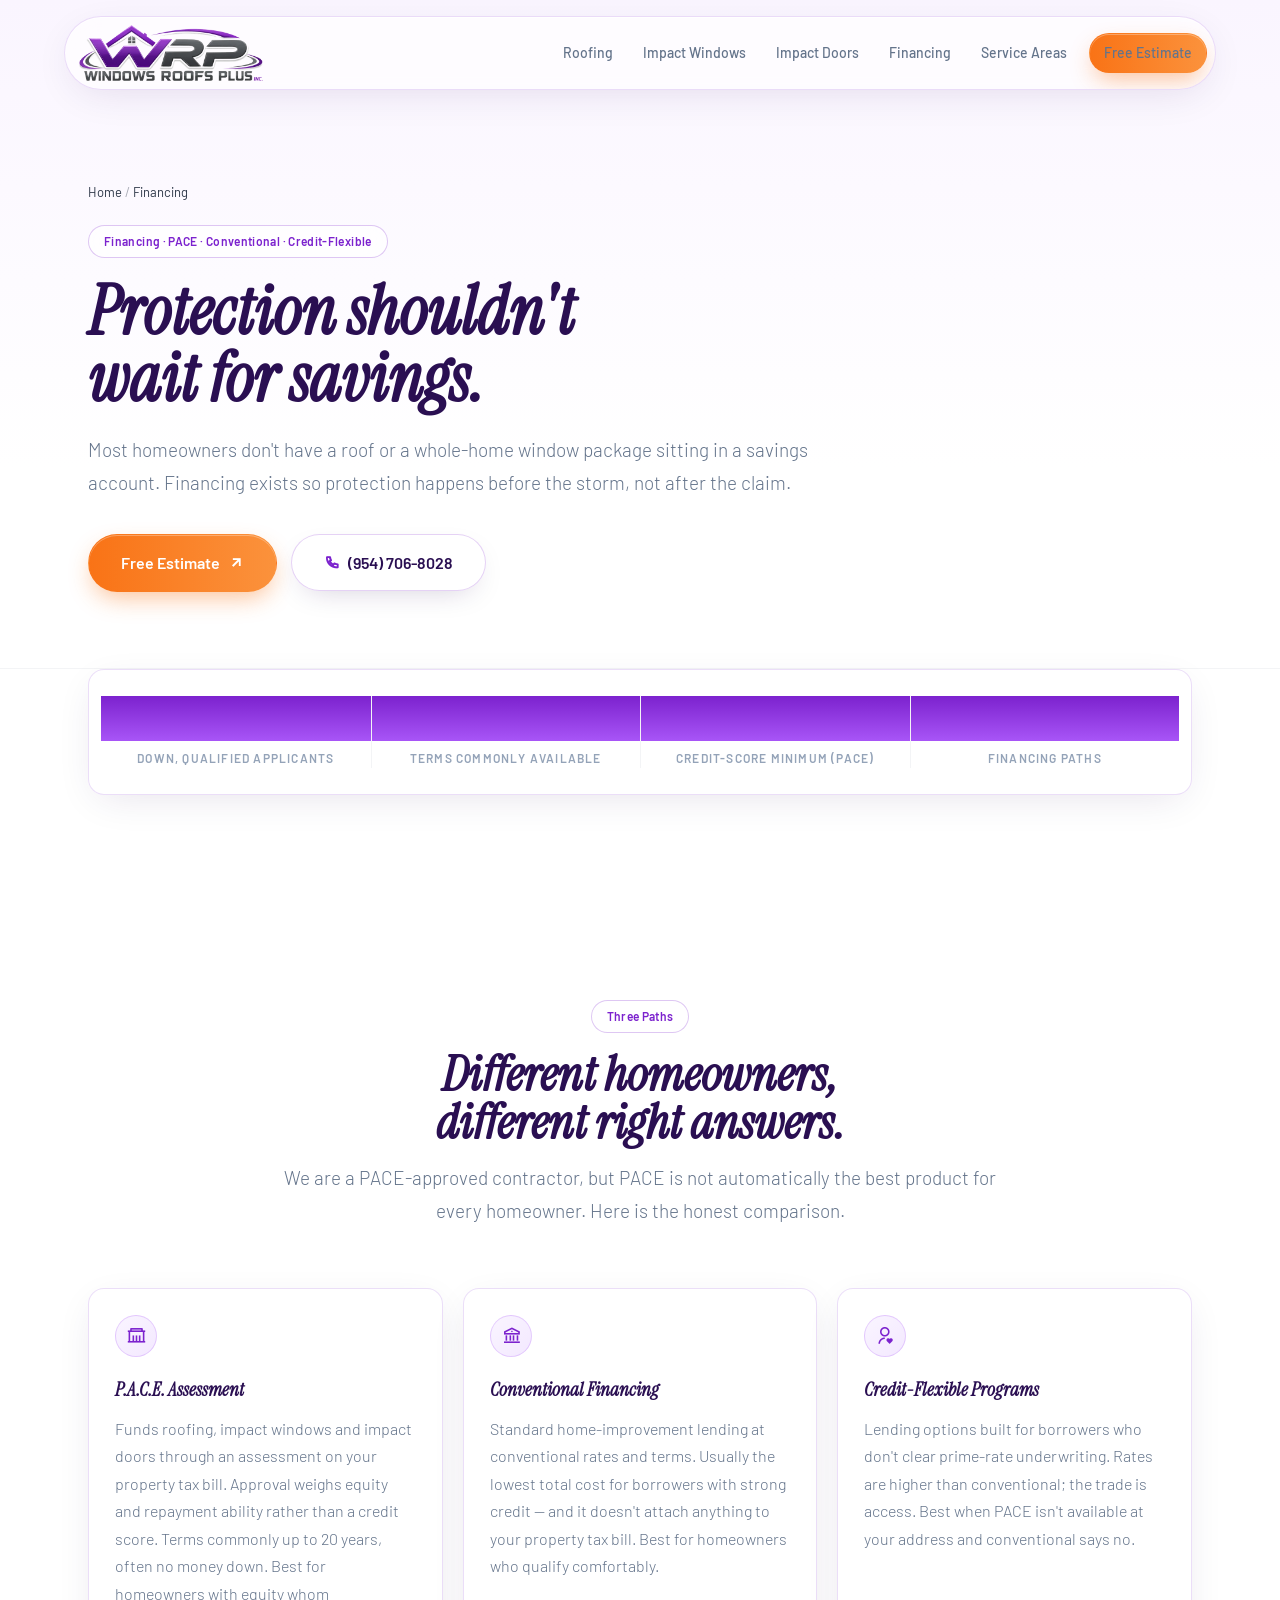
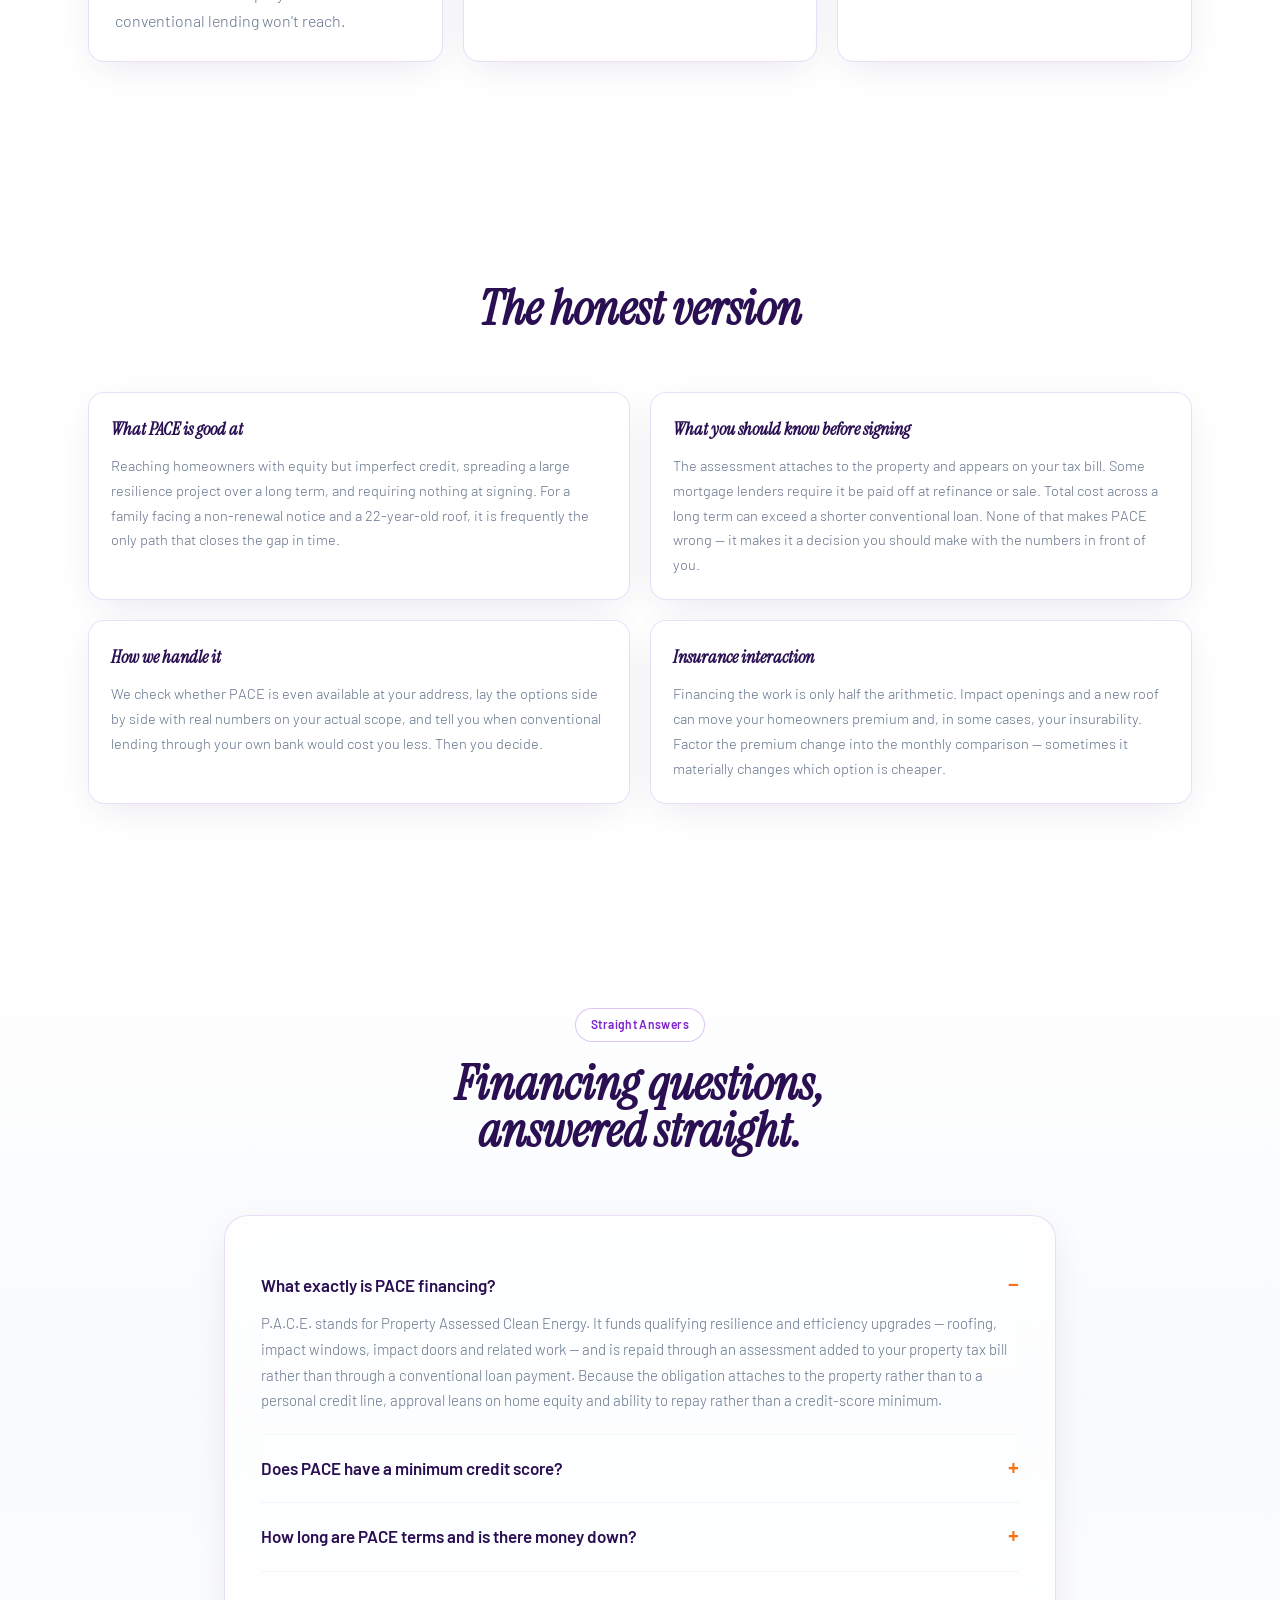
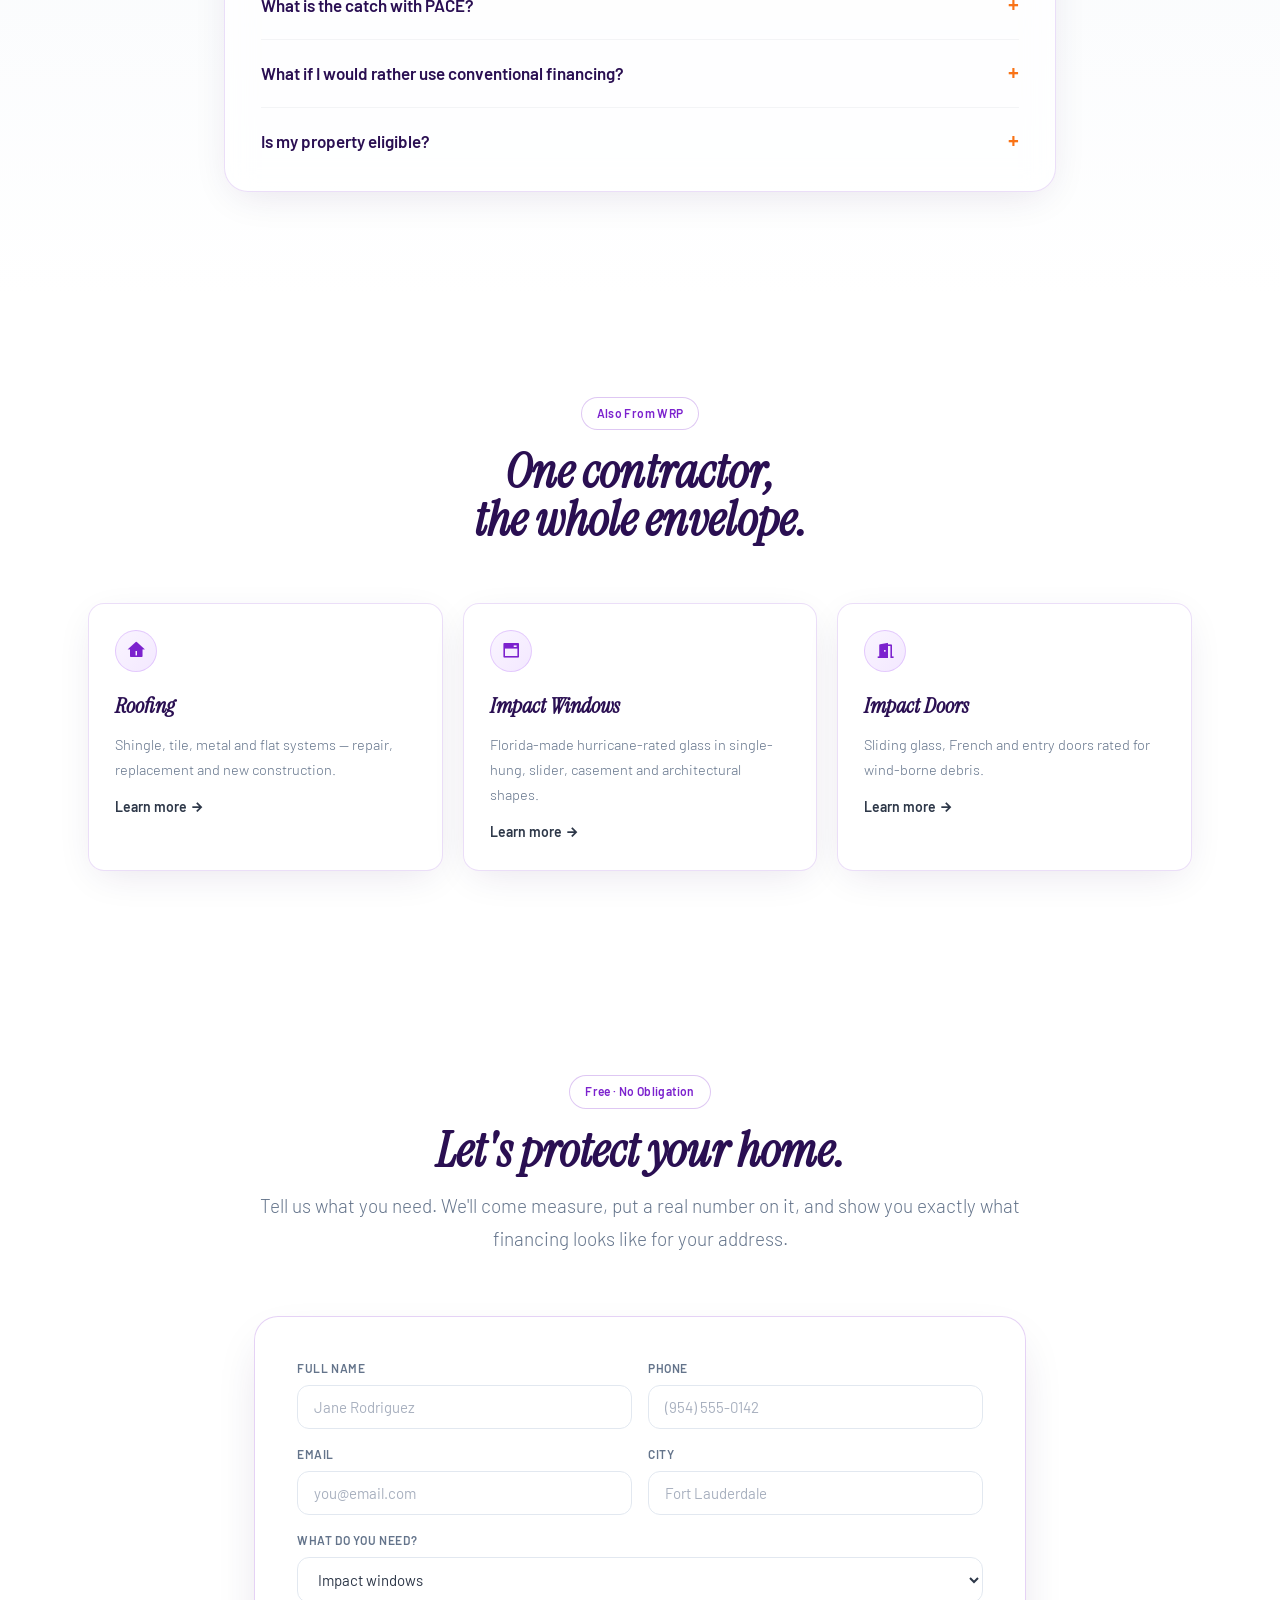
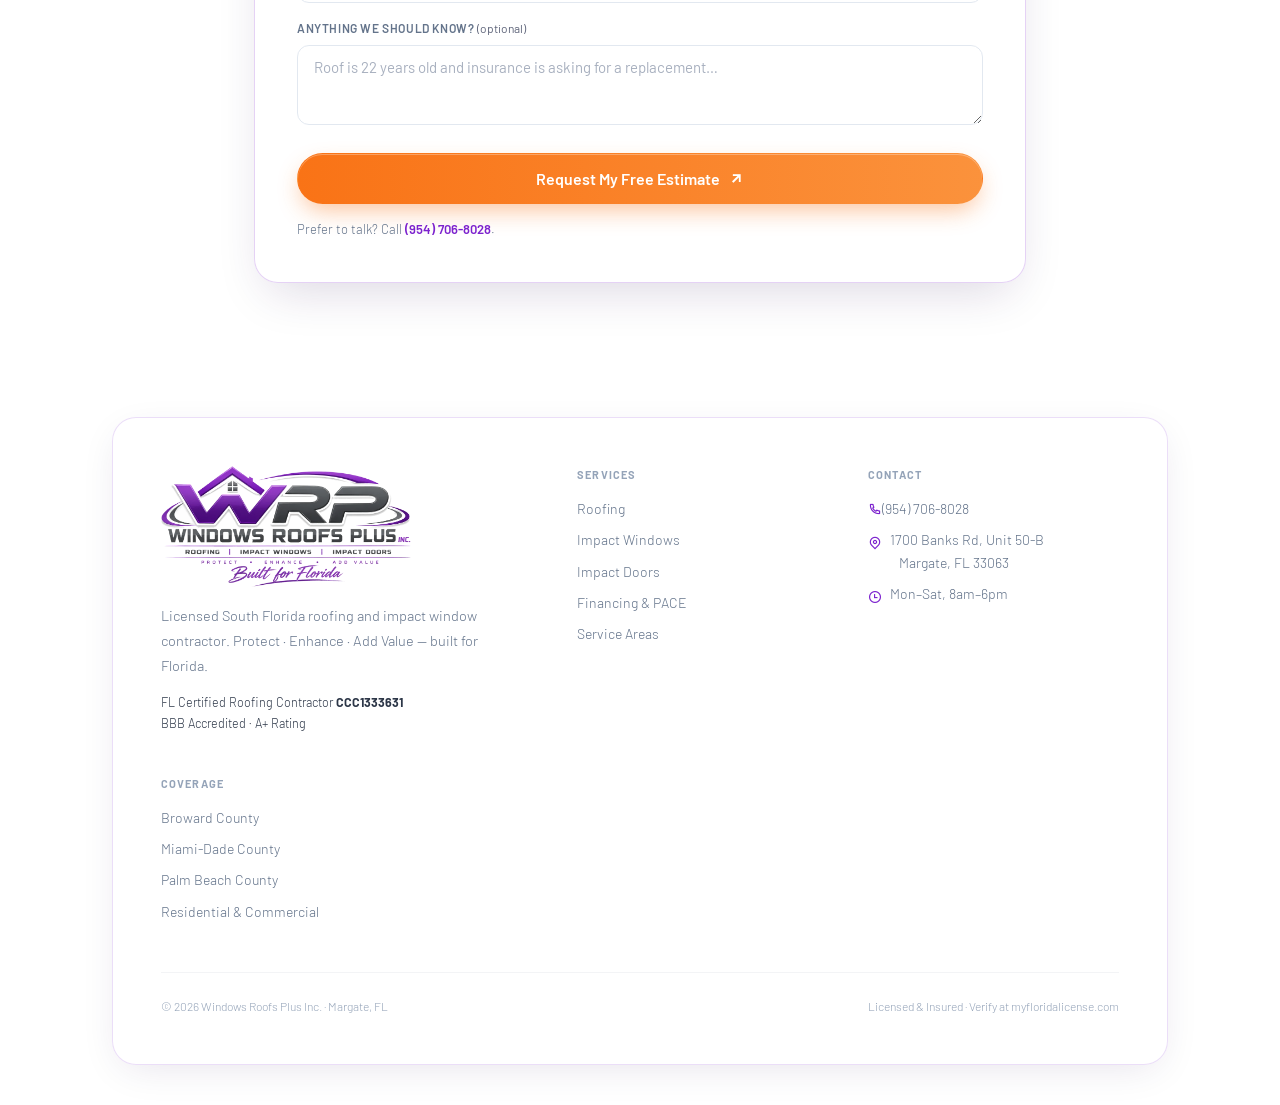
==== commit 69b13197: "Switch to the transparent-background logo Client supplied the lockup on a flat white background. Key" ====
--- a/financing.html
+++ b/financing.html
@@ -28,15 +28,15 @@
 <link rel="stylesheet" href="/_ds/fdme-design-system-78336979-7a54-41e8-b9f6-e66e8cb27e16/colors_and_type.css">
 <link rel="stylesheet" href="/_ds/fdme-design-system-78336979-7a54-41e8-b9f6-e66e8cb27e16/shared/fdme.css">
 <link rel="stylesheet" href="/assets/css/wrp.css">
-<script type="application/ld+json">{"@context":"https://schema.org","@type":["RoofingContractor","HomeAndConstructionBusiness"],"name":"Windows Roofs Plus Inc.","alternateName":"WRP","url":"https://windowsroofsplus.com/financing.html","telephone":"+19547068028","logo":"https://windowsroofsplus.com/assets/brand/wrp-logo.png","address":{"@type":"PostalAddress","streetAddress":"1700 Banks Rd, Unit 50-B","addressLocality":"Margate","addressRegion":"FL","postalCode":"33063","addressCountry":"US"},"priceRange":"$$","hasCredential":"Florida Certified Roofing Contractor CCC1333631","areaServed":[{"@type":"AdministrativeArea","name":"Broward County, Florida"},{"@type":"AdministrativeArea","name":"Miami-Dade County, Florida"},{"@type":"AdministrativeArea","name":"Palm Beach County, Florida"}]}</script>
+<script type="application/ld+json">{"@context":"https://schema.org","@type":["RoofingContractor","HomeAndConstructionBusiness"],"name":"Windows Roofs Plus Inc.","alternateName":"WRP","url":"https://windowsroofsplus.com/financing.html","telephone":"+19547068028","logo":"https://windowsroofsplus.com/assets/brand/wrp-mark.png","address":{"@type":"PostalAddress","streetAddress":"1700 Banks Rd, Unit 50-B","addressLocality":"Margate","addressRegion":"FL","postalCode":"33063","addressCountry":"US"},"priceRange":"$$","hasCredential":"Florida Certified Roofing Contractor CCC1333631","areaServed":[{"@type":"AdministrativeArea","name":"Broward County, Florida"},{"@type":"AdministrativeArea","name":"Miami-Dade County, Florida"},{"@type":"AdministrativeArea","name":"Palm Beach County, Florida"}]}</script>
 <script type="application/ld+json">{"@context":"https://schema.org","@type":"FAQPage","mainEntity":[{"@type":"Question","name":"What exactly is PACE financing?","acceptedAnswer":{"@type":"Answer","text":"P.A.C.E. stands for Property Assessed Clean Energy. It funds qualifying resilience and efficiency upgrades \u2014 roofing, impact windows, impact doors and related work \u2014 and is repaid through an assessment added to your property tax bill rather than through a conventional loan payment. Because the obligation attaches to the property rather than to a personal credit line, approval leans on home equity and ability to repay rather than a credit-score minimum."}},{"@type":"Question","name":"Does PACE have a minimum credit score?","acceptedAnswer":{"@type":"Answer","text":"PACE programs generally do not underwrite on a credit-score cutoff the way a conventional lender does. They weigh property equity, tax and mortgage payment history, and ability to repay. That is why PACE reaches homeowners who conventional lending turns away \u2014 but it also means it is not automatic, and it is not the right answer for everyone."}},{"@type":"Question","name":"How long are PACE terms and is there money down?","acceptedAnswer":{"@type":"Answer","text":"Terms commonly extend up to 20 years, and many programs require no money down for qualified applicants, with the first payment deferred until the next property tax cycle. The exact term, rate and structure depend on the program available in your county or city and on the scope of the work."}},{"@type":"Question","name":"What is the catch with PACE?","acceptedAnswer":{"@type":"Answer","text":"It is worth understanding before you sign: the assessment attaches to the property and appears on your tax bill, which can affect refinancing or sale \u2014 some mortgage lenders require the assessment be paid off at closing. Total cost over a 20-year term can exceed a shorter conventional loan. We would rather you understand that up front than be surprised later. Read your program documents, and ask us anything that isn't clear."}},{"@type":"Question","name":"What if I would rather use conventional financing?","acceptedAnswer":{"@type":"Answer","text":"Then use it. Conventional home improvement lending, and credit-flexible programs for borrowers who don't qualify for prime rates, are both available through us. For homeowners with strong credit and equity, a conventional product or a HELOC through your own bank is often the cheaper path \u2014 and we will say so."}},{"@type":"Question","name":"Is my property eligible?","acceptedAnswer":{"@type":"Answer","text":"PACE availability depends on whether your specific county or municipality has adopted a program, so eligibility is address-specific. We check it for you as part of the free estimate, before you commit to anything."}}]}</script>
 </head>
 <body>
 
 <div class="nav-wrap">
-  <nav class="nav">
+  <nav class="nav glass">
     <a href="/" class="nav-logo" aria-label="Windows Roofs Plus Inc. home">
-      <img src="/assets/brand/wrp-nav.webp" alt="Windows Roofs Plus Inc. — Roofing, Impact Windows, Impact Doors" width="640" height="279">
+      <img src="/assets/brand/wrp-nav.webp" alt="Windows Roofs Plus Inc. — Roofing, Impact Windows, Impact Doors" width="620" height="190">
     </a>
     <div class="nav-links">
       <a href="/services/roofing.html">Roofing</a>
@@ -48,7 +48,7 @@
     </div>
     <button class="nav-toggle" id="navToggle" aria-label="Open menu" aria-expanded="false"><i class="ri-menu-line"></i></button>
   </nav>
-  <div class="mobile-menu" id="mobileMenu">
+  <div class="mobile-menu glass-strong" id="mobileMenu">
     <a href="/services/roofing.html">Roofing</a>
     <a href="/services/impact-windows.html">Impact Windows</a>
     <a href="/services/impact-doors.html">Impact Doors</a>
@@ -178,7 +178,7 @@
     <div class="glass round-2xl footer-inner">
       <div class="footer-grid">
         <div>
-          <div class="footer-logo"><img src="/assets/brand/wrp-nav.webp" alt="Windows Roofs Plus Inc." width="640" height="279"></div>
+          <div class="footer-logo"><img src="/assets/brand/wrp-mark.webp" alt="Windows Roofs Plus Inc." width="900" height="435"></div>
           <p style="font-size:14.5px;font-weight:300;max-width:320px">Licensed South Florida roofing and impact window contractor. Protect · Enhance · Add Value — built for Florida.</p>
           <p style="font-size:12.5px;color:var(--muted);margin-top:14px">FL Certified Roofing Contractor <strong style="color:var(--ink-2)">CCC1333631</strong><br>BBB Accredited · A+ Rating</p>
         </div>
--- a/assets/css/wrp.css
+++ b/assets/css/wrp.css
@@ -122,15 +122,13 @@
 /* nav */
 .nav-wrap{position:fixed;top:16px;left:0;right:0;z-index:50;padding:0 16px}
 .nav{max-width:var(--maxw);margin:0 auto;display:flex;align-items:center;
-  justify-content:space-between;gap:12px;padding:8px 8px 8px 12px;border-radius:9999px}
-.nav-logo img{width:188px;border-radius:11px;box-shadow:0 4px 14px -6px rgba(76,29,149,.45)}
+  justify-content:space-between;gap:12px;padding:8px 8px 8px 14px;border-radius:9999px!important}
+.nav-logo img{width:184px}
 .nav-links{display:flex;align-items:center;gap:2px}
 .nav-links a{padding:8px 14px;font-size:14px;font-weight:500;color:var(--fg-3);border-radius:9999px;transition:color .2s}
 .nav-links a:hover{color:var(--violet-500)}
 .nav-toggle{display:none;background:none;border:none;color:var(--fg-1);font-size:24px;cursor:pointer;padding:6px 12px;line-height:1}
-.mobile-menu{display:none;max-width:var(--maxw);margin:10px auto 0;padding:12px;border-radius:20px;
-  background:rgba(255,255,255,.95);backdrop-filter:blur(18px);
-  border:1px solid rgba(124,34,206,.18);box-shadow:0 20px 50px -15px rgba(42,15,82,.20)}
+.mobile-menu{display:none;max-width:var(--maxw);margin:10px auto 0;padding:12px;border-radius:20px!important}
 .mobile-menu.open{display:block}
 .mobile-menu a{display:block;padding:11px 14px;font-weight:600;color:var(--fg-2);border-radius:12px}
 .mobile-menu a:hover{background:var(--violet-50);color:var(--violet-500)}
@@ -252,7 +250,7 @@
 .footer li{margin-bottom:9px;font-size:14px;font-weight:300;color:var(--fg-3);display:flex;gap:8px;align-items:flex-start}
 .footer li i{color:var(--violet-500);flex-shrink:0;margin-top:3px}
 .footer li a:hover{color:var(--violet-500)}
-.footer-logo img{width:230px;border-radius:12px;margin-bottom:16px;box-shadow:0 6px 20px -8px rgba(76,29,149,.4)}
+.footer-logo img{width:250px;margin-bottom:16px}
 .footer-bottom{margin-top:40px;padding-top:24px;border-top:1px solid var(--border-2);
   display:flex;flex-wrap:wrap;gap:8px;justify-content:space-between;font-size:12px;font-weight:300;color:var(--fg-4)}
 
@@ -283,9 +281,9 @@
   .svc-num{font-size:3.4rem}
   .check-list{grid-template-columns:1fr}
   .form-grid{grid-template-columns:1fr}
-  .nav-logo img{width:146px}
+  .nav-logo img{width:142px}
   .footer-grid{grid-template-columns:1fr}
-  .footer-logo img{width:196px}
+  .footer-logo img{width:210px}
   .trust-strip{flex-wrap:wrap;justify-content:center;gap:10px}
   .trust-div,.trust-src{display:none}
 }
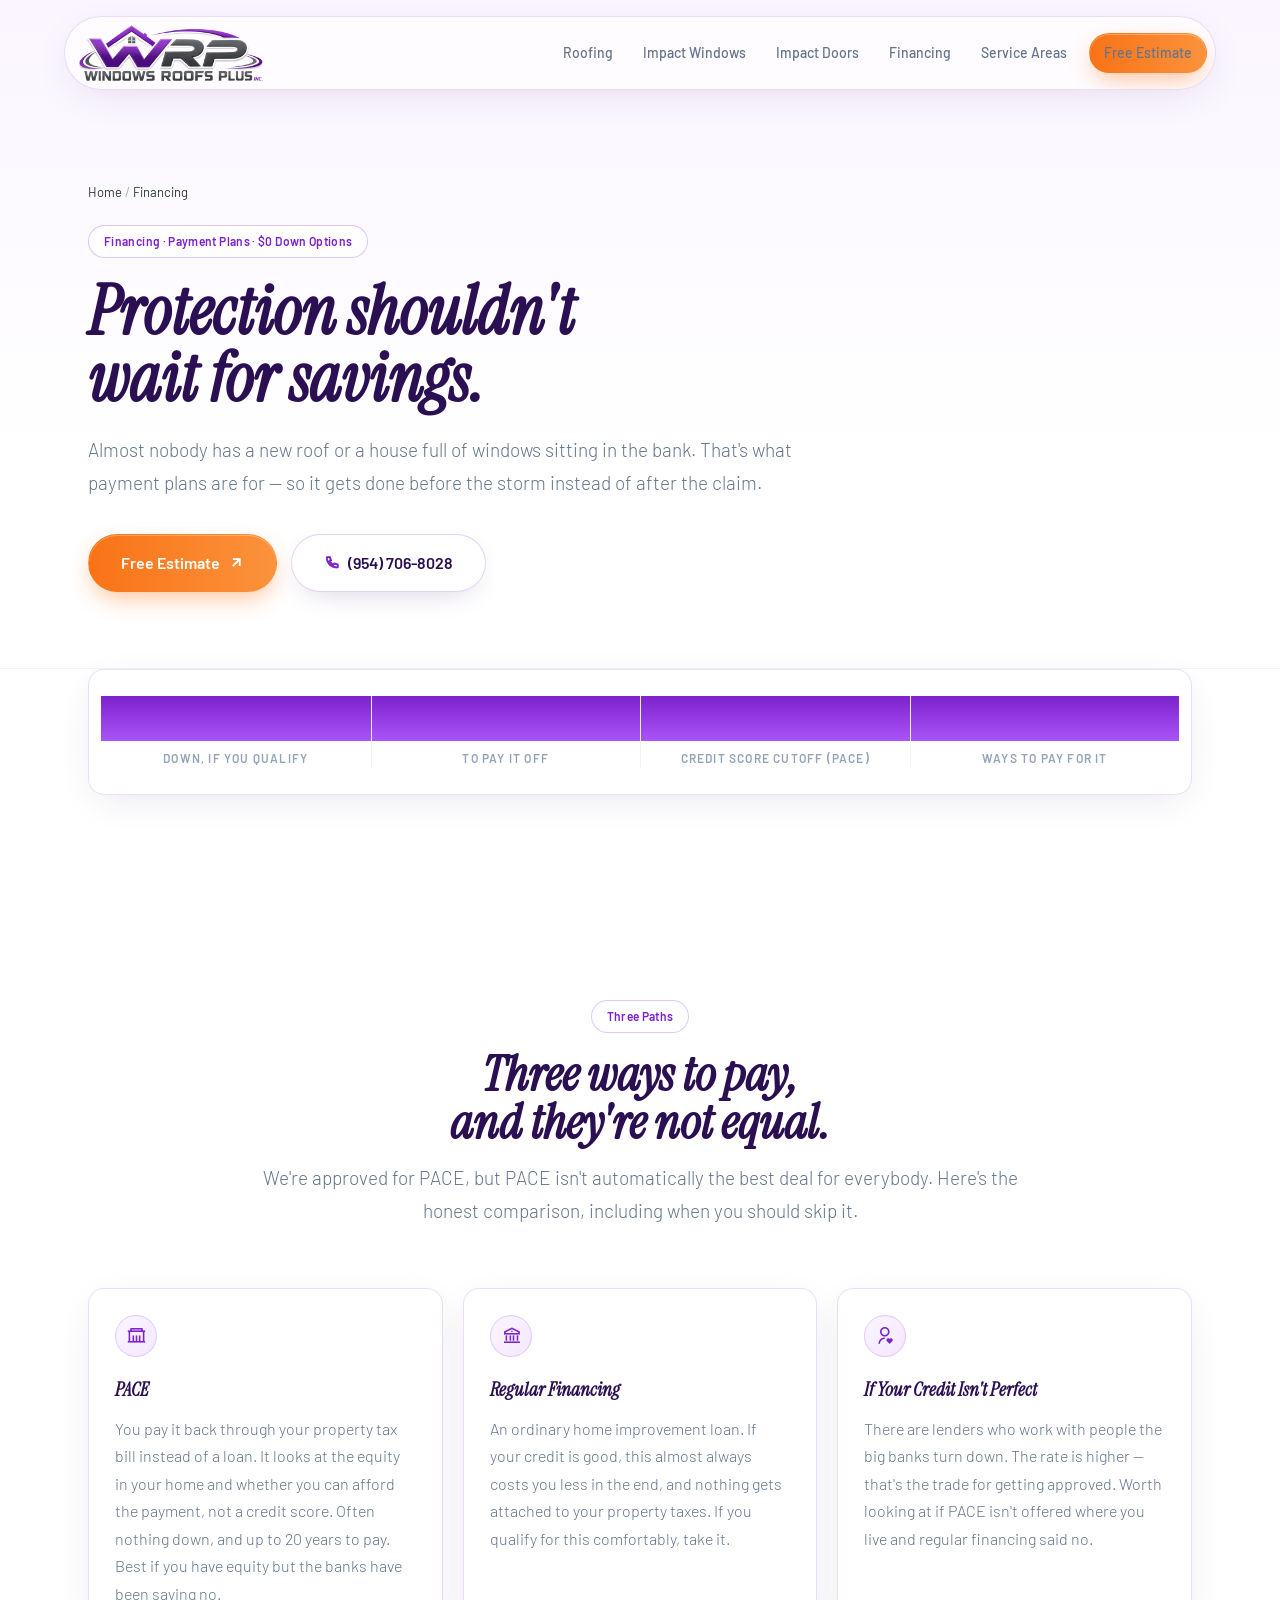
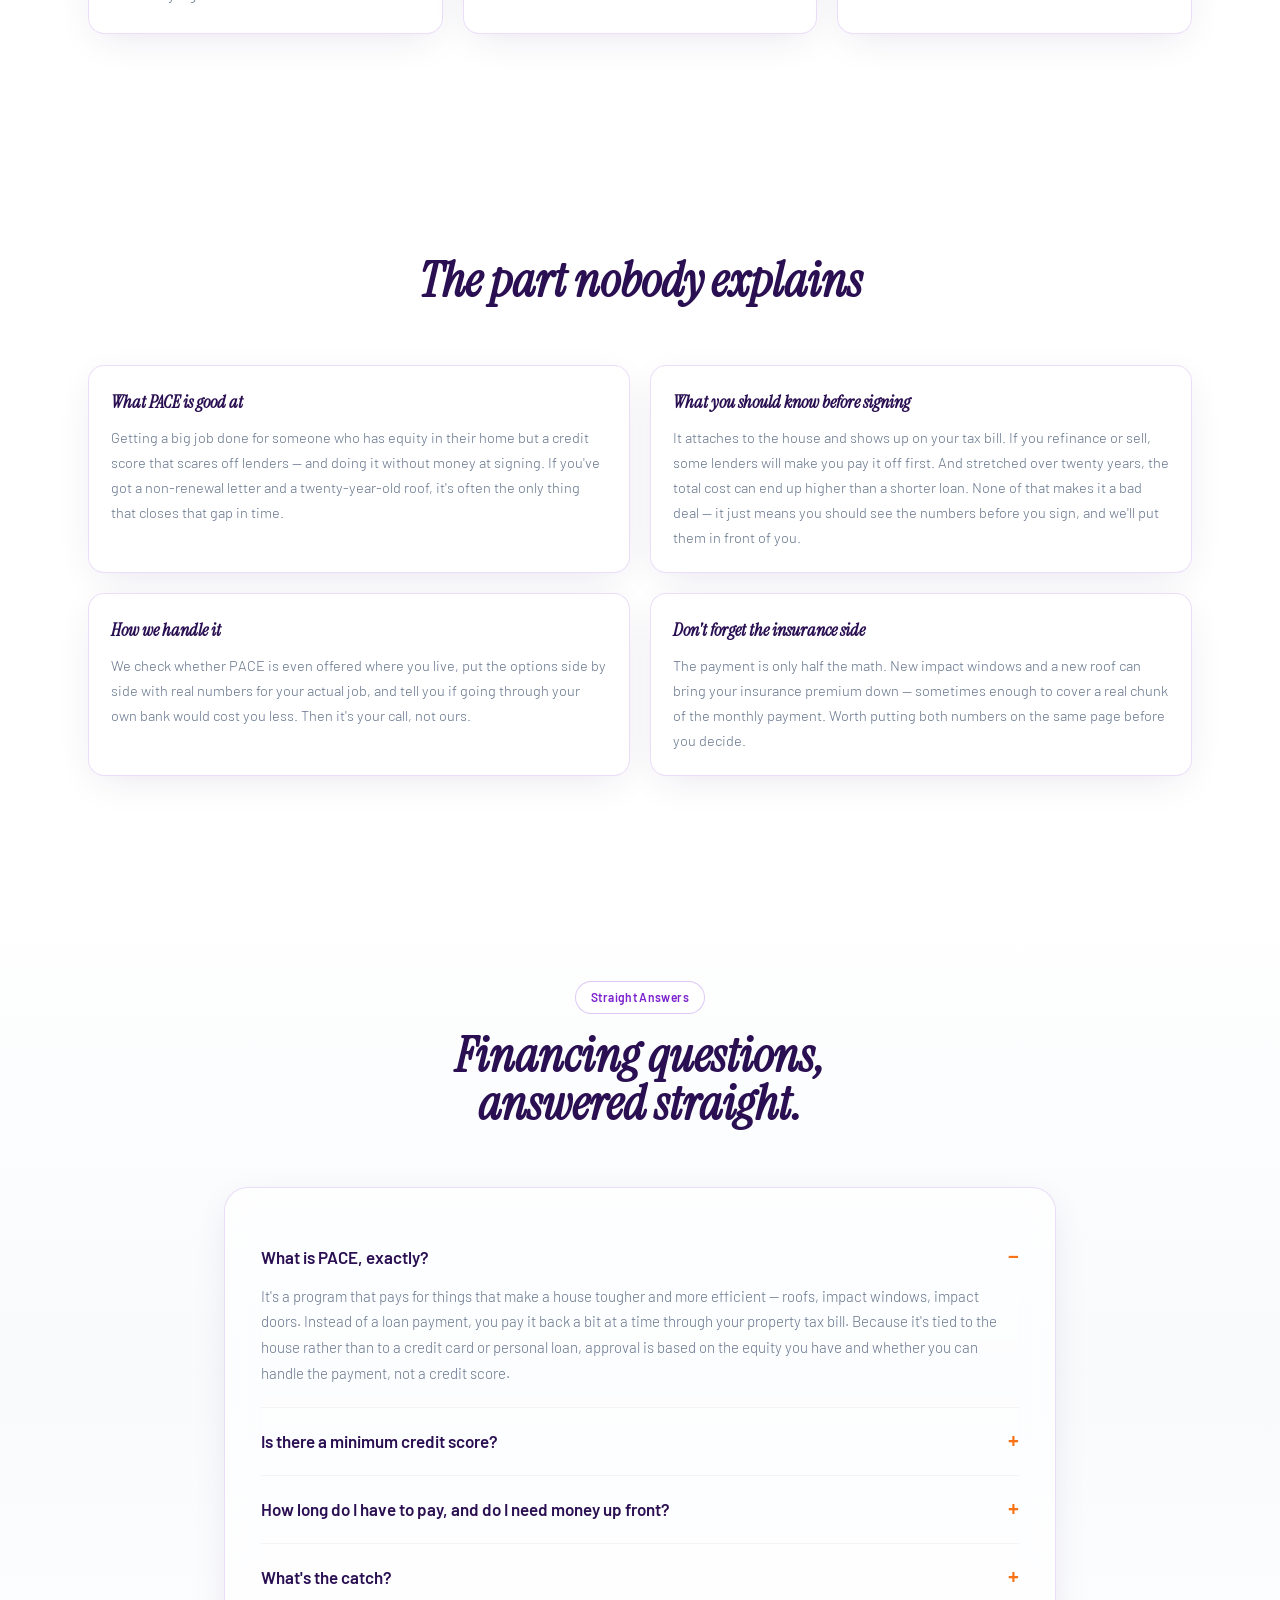
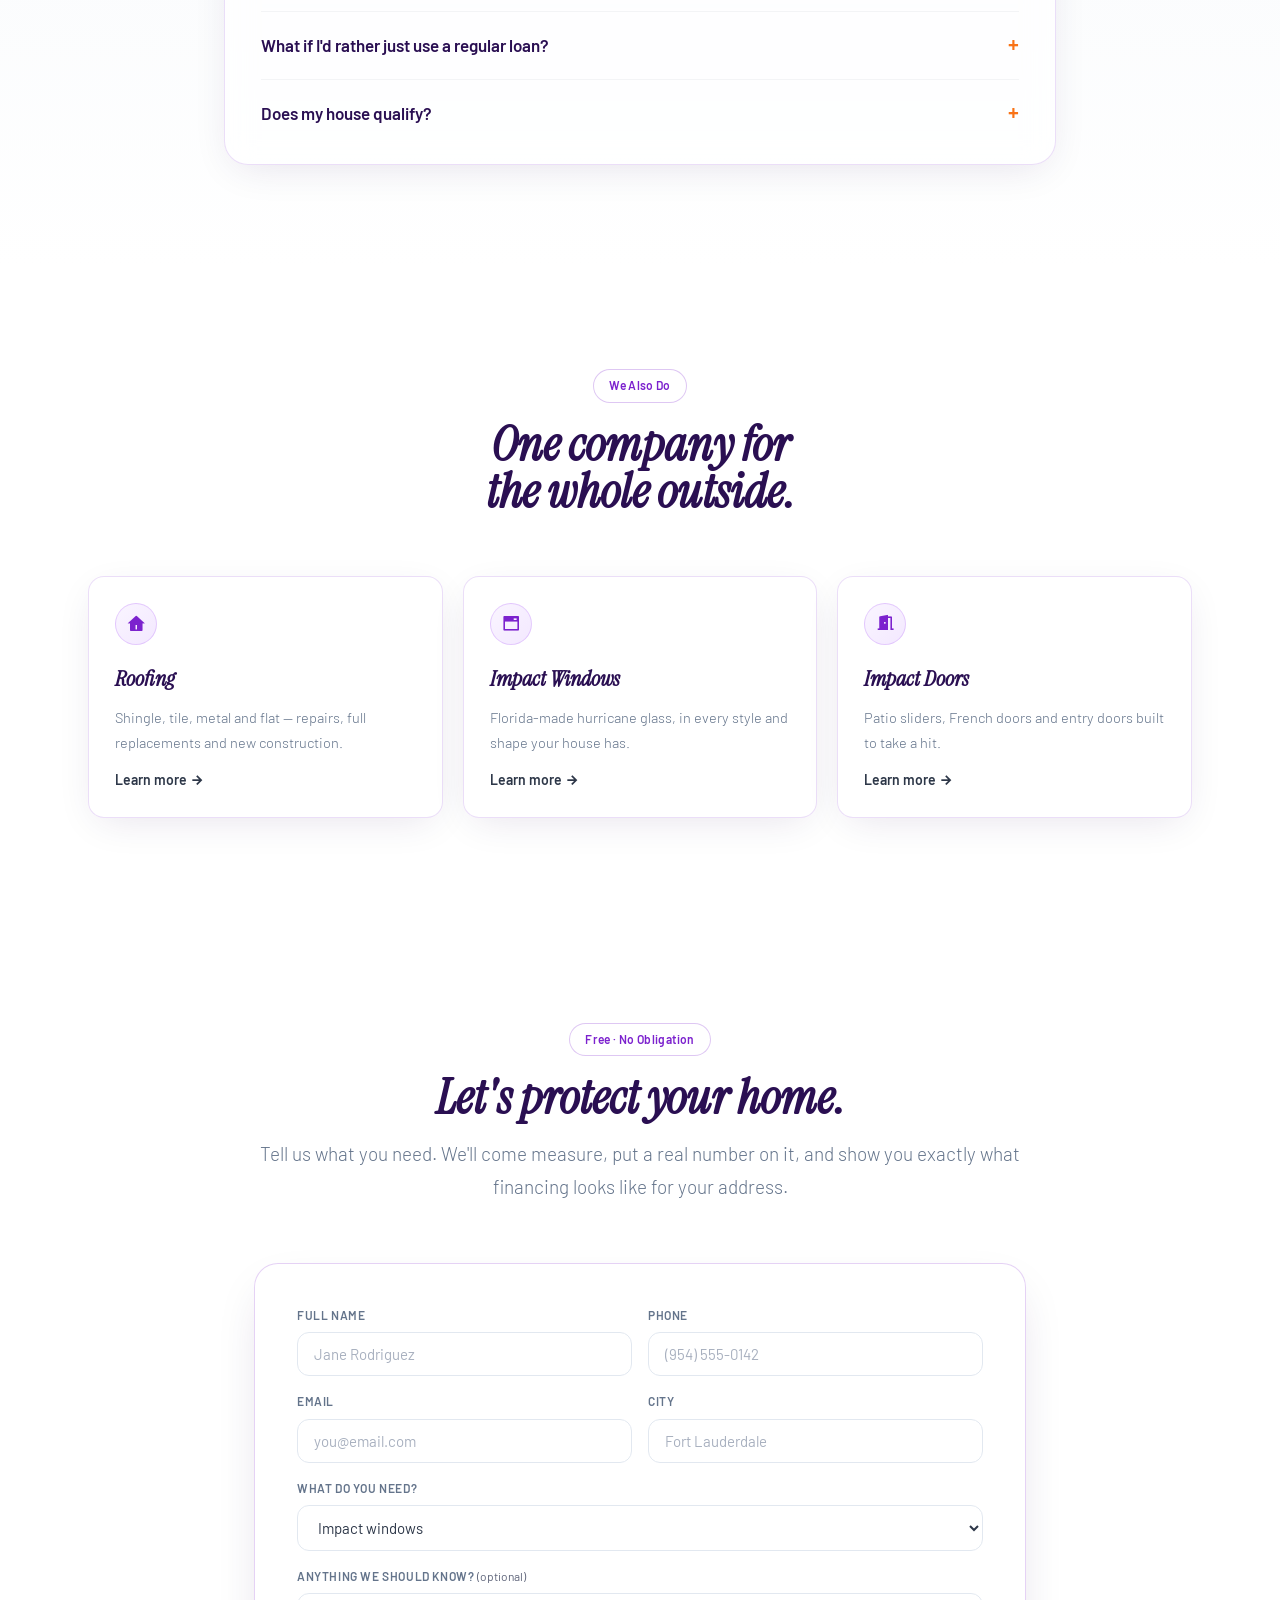
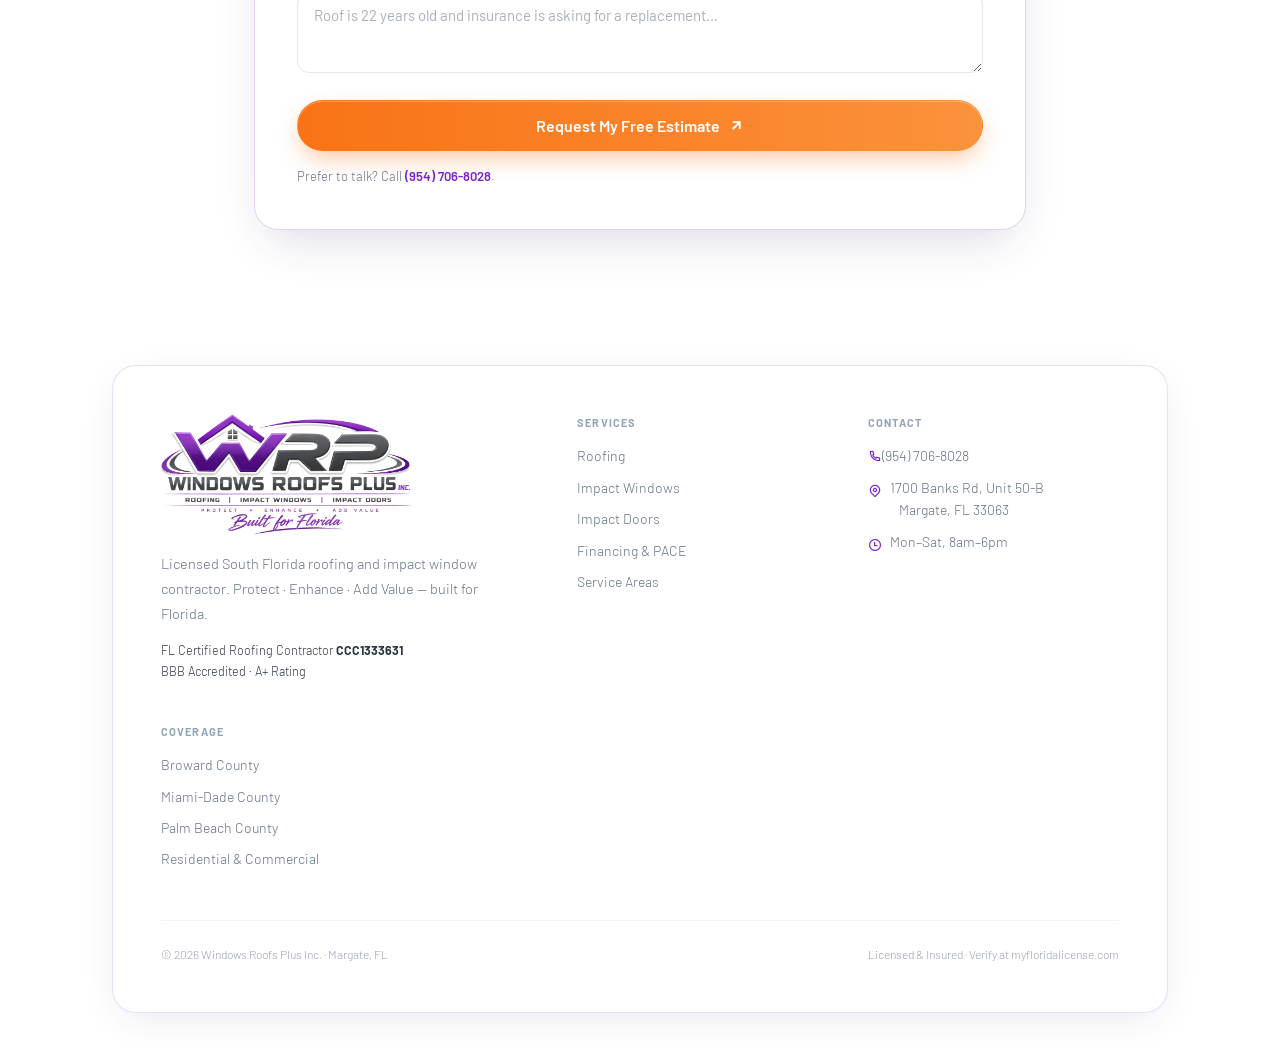
==== commit bae04df6: "Rewrite site copy for homeowners, not contractors The page was written from inside the trade. A home" ====
--- a/financing.html
+++ b/financing.html
@@ -4,15 +4,15 @@
 <meta charset="utf-8">
 <meta name="viewport" content="width=device-width,initial-scale=1">
 <title>Roof &amp; Impact Window Financing FL | PACE &amp; Conventional</title>
-<meta name="description" content="PACE, conventional and credit-flexible financing for roofing and impact windows in South Florida. $0 down for qualified applicants. Call (954) 706-8028.">
+<meta name="description" content="Payment options for a new roof, impact windows or doors in South Florida — including plans with no credit score cutoff. $0 down if you qualify. Call (954) 706-8028.">
 <meta name="robots" content="index,follow,max-image-preview:large,max-snippet:-1">
 <link rel="canonical" href="https://windowsroofsplus.com/financing.html">
 <meta name="geo.region" content="US-FL">
 <meta name="geo.placename" content="Margate, Broward County, Florida">
 <meta name="keywords" content="PACE financing Florida roof, impact window financing Broward, roof financing no money down Florida, PACE roofing Broward County, hurricane window financing bad credit Florida">
 <meta property="og:type" content="website">
-<meta property="og:title" content="Financing — PACE, Conventional &amp; Credit-Flexible | Windows Roofs Plus Inc.">
-<meta property="og:description" content="PACE, conventional and credit-flexible financing for roofing and impact windows in South Florida. $0 down for qualified applicants. Call (954) 706-8028.">
+<meta property="og:title" content="Ways To Pay For A Roof, Windows Or Doors | Windows Roofs Plus Inc.">
+<meta property="og:description" content="Payment options for a new roof, impact windows or doors in South Florida — including plans with no credit score cutoff. $0 down if you qualify. Call (954) 706-8028.">
 <meta property="og:url" content="https://windowsroofsplus.com/financing.html">
 <meta property="og:image" content="https://windowsroofsplus.com/assets/brand/wrp-social-share.jpg">
 <meta property="og:image:width" content="1200">
@@ -29,7 +29,7 @@
 <link rel="stylesheet" href="/_ds/fdme-design-system-78336979-7a54-41e8-b9f6-e66e8cb27e16/shared/fdme.css">
 <link rel="stylesheet" href="/assets/css/wrp.css">
 <script type="application/ld+json">{"@context":"https://schema.org","@type":["RoofingContractor","HomeAndConstructionBusiness"],"name":"Windows Roofs Plus Inc.","alternateName":"WRP","url":"https://windowsroofsplus.com/financing.html","telephone":"+19547068028","logo":"https://windowsroofsplus.com/assets/brand/wrp-mark.png","address":{"@type":"PostalAddress","streetAddress":"1700 Banks Rd, Unit 50-B","addressLocality":"Margate","addressRegion":"FL","postalCode":"33063","addressCountry":"US"},"priceRange":"$$","hasCredential":"Florida Certified Roofing Contractor CCC1333631","areaServed":[{"@type":"AdministrativeArea","name":"Broward County, Florida"},{"@type":"AdministrativeArea","name":"Miami-Dade County, Florida"},{"@type":"AdministrativeArea","name":"Palm Beach County, Florida"}]}</script>
-<script type="application/ld+json">{"@context":"https://schema.org","@type":"FAQPage","mainEntity":[{"@type":"Question","name":"What exactly is PACE financing?","acceptedAnswer":{"@type":"Answer","text":"P.A.C.E. stands for Property Assessed Clean Energy. It funds qualifying resilience and efficiency upgrades \u2014 roofing, impact windows, impact doors and related work \u2014 and is repaid through an assessment added to your property tax bill rather than through a conventional loan payment. Because the obligation attaches to the property rather than to a personal credit line, approval leans on home equity and ability to repay rather than a credit-score minimum."}},{"@type":"Question","name":"Does PACE have a minimum credit score?","acceptedAnswer":{"@type":"Answer","text":"PACE programs generally do not underwrite on a credit-score cutoff the way a conventional lender does. They weigh property equity, tax and mortgage payment history, and ability to repay. That is why PACE reaches homeowners who conventional lending turns away \u2014 but it also means it is not automatic, and it is not the right answer for everyone."}},{"@type":"Question","name":"How long are PACE terms and is there money down?","acceptedAnswer":{"@type":"Answer","text":"Terms commonly extend up to 20 years, and many programs require no money down for qualified applicants, with the first payment deferred until the next property tax cycle. The exact term, rate and structure depend on the program available in your county or city and on the scope of the work."}},{"@type":"Question","name":"What is the catch with PACE?","acceptedAnswer":{"@type":"Answer","text":"It is worth understanding before you sign: the assessment attaches to the property and appears on your tax bill, which can affect refinancing or sale \u2014 some mortgage lenders require the assessment be paid off at closing. Total cost over a 20-year term can exceed a shorter conventional loan. We would rather you understand that up front than be surprised later. Read your program documents, and ask us anything that isn't clear."}},{"@type":"Question","name":"What if I would rather use conventional financing?","acceptedAnswer":{"@type":"Answer","text":"Then use it. Conventional home improvement lending, and credit-flexible programs for borrowers who don't qualify for prime rates, are both available through us. For homeowners with strong credit and equity, a conventional product or a HELOC through your own bank is often the cheaper path \u2014 and we will say so."}},{"@type":"Question","name":"Is my property eligible?","acceptedAnswer":{"@type":"Answer","text":"PACE availability depends on whether your specific county or municipality has adopted a program, so eligibility is address-specific. We check it for you as part of the free estimate, before you commit to anything."}}]}</script>
+<script type="application/ld+json">{"@context":"https://schema.org","@type":"FAQPage","mainEntity":[{"@type":"Question","name":"What is PACE, exactly?","acceptedAnswer":{"@type":"Answer","text":"It's a program that pays for things that make a house tougher and more efficient \u2014 roofs, impact windows, impact doors. Instead of a loan payment, you pay it back a bit at a time through your property tax bill. Because it's tied to the house rather than to a credit card or personal loan, approval is based on the equity you have and whether you can handle the payment, not a credit score."}},{"@type":"Question","name":"Is there a minimum credit score?","acceptedAnswer":{"@type":"Answer","text":"Generally no cutoff the way a bank has one. They look at the equity in your home, whether you've kept up with your taxes and mortgage, and whether you can afford the payment. That's why it works for people the banks turn away \u2014 but it isn't automatic approval either, and it isn't right for everyone."}},{"@type":"Question","name":"How long do I have to pay, and do I need money up front?","acceptedAnswer":{"@type":"Answer","text":"Often up to 20 years, and many homeowners put nothing down \u2014 the first payment usually doesn't come due until your next tax bill. The exact terms depend on which program runs in your city and how big the job is. We'll show you the real numbers for your house."}},{"@type":"Question","name":"What's the catch?","acceptedAnswer":{"@type":"Answer","text":"There is one, and you should hear it from us rather than find out later. It attaches to the house and shows up on your property tax bill, so if you refinance or sell, some lenders will want it paid off at closing. And spread over twenty years, the total can come out higher than a shorter loan. Read the paperwork, and ask us anything that isn't clear \u2014 we'd rather answer it now."}},{"@type":"Question","name":"What if I'd rather just use a regular loan?","acceptedAnswer":{"@type":"Answer","text":"Then do that. We can set up ordinary financing too, including options for less-than-perfect credit. And honestly, if you have good credit and equity, a home equity line through your own bank is often cheaper than anything we can offer you \u2014 we'll tell you that instead of steering you."}},{"@type":"Question","name":"Does my house qualify?","acceptedAnswer":{"@type":"Answer","text":"PACE isn't offered in every city, so it comes down to your exact address. We check it for you when we come out to do the free estimate, before you've committed to anything."}}]}</script>
 </head>
 <body>
 
@@ -61,11 +61,11 @@
 <header class="page-hero">
   <div class="container">
     <nav aria-label="Breadcrumb" style="font-size:13px;margin-bottom:22px"><a href="/" style="color:var(--muted)">Home</a> <span style='opacity:.4'>/</span> <span style="color:var(--ink-2)">Financing</span></nav>
-    <span class="eyebrow blur-in">Financing · PACE · Conventional · Credit-Flexible</span>
+    <span class="eyebrow blur-in">Financing · Payment Plans · $0 Down Options</span>
     <h1 class="h-display blur-in" style="animation-delay:.12s;margin-top:20px">
       Protection shouldn't<br><span class="violet-text">wait for savings.</span>
     </h1>
-    <p class="lead blur-in" style="animation-delay:.26s;max-width:720px;margin-top:22px">Most homeowners don't have a roof or a whole-home window package sitting in a savings account. Financing exists so protection happens before the storm, not after the claim.</p>
+    <p class="lead blur-in" style="animation-delay:.26s;max-width:720px;margin-top:22px">Almost nobody has a new roof or a house full of windows sitting in the bank. That's what payment plans are for — so it gets done before the storm instead of after the claim.</p>
     <div class="hero-cta blur-in" style="animation-delay:.38s">
       <a href="#estimate" class="fdme-cta btn btn-lg">Free Estimate <i class="ri-arrow-right-up-line"></i></a>
       <a href="tel:+19547068028" class="btn btn-ghost btn-lg"><i class="ri-phone-line" style="color:var(--violet-500)"></i>(954) 706-8028</a>
@@ -75,34 +75,34 @@
 
 <section class="sec" style="padding-top:0"><div class="container">
   <div class="glass stats reveal">
-    <div class="stat"><div class="stat-value chrome">$0</div><div class="stat-label">Down, Qualified Applicants</div></div>
-    <div class="stat"><div class="stat-value violet-text">20yr</div><div class="stat-label">Terms Commonly Available</div></div>
-    <div class="stat"><div class="stat-value chrome">No</div><div class="stat-label">Credit-Score Minimum (PACE)</div></div>
-    <div class="stat"><div class="stat-value violet-text">3</div><div class="stat-label">Financing Paths</div></div>
+    <div class="stat"><div class="stat-value chrome">$0</div><div class="stat-label">Down, If You Qualify</div></div>
+    <div class="stat"><div class="stat-value violet-text">20yr</div><div class="stat-label">To Pay It Off</div></div>
+    <div class="stat"><div class="stat-value chrome">No</div><div class="stat-label">Credit Score Cutoff (PACE)</div></div>
+    <div class="stat"><div class="stat-value violet-text">3</div><div class="stat-label">Ways To Pay For It</div></div>
   </div>
 </div></section>
 
 <section class="sec"><div class="container">
   <div class="sec-head">
     <span class="eyebrow reveal">Three Paths</span>
-    <h2 class="h-display reveal"><span class="chrome">Different homeowners,<br>different right answers.</span></h2>
-    <p class="lead reveal">We are a PACE-approved contractor, but PACE is not automatically the best product for every homeowner. Here is the honest comparison.</p>
+    <h2 class="h-display reveal"><span class="chrome">Three ways to pay,<br>and they're not equal.</span></h2>
+    <p class="lead reveal">We're approved for PACE, but PACE isn't automatically the best deal for everybody. Here's the honest comparison, including when you should skip it.</p>
   </div>
   <div class="grid-3"><div class="glass card hover-lift reveal">
         <div class="icon-pill"><i class="ri-government-line"></i></div>
-        <h3 class="h-display" style="margin:18px 0 10px"><span class="chrome">P.A.C.E. Assessment</span></h3>
-        <p>Funds roofing, impact windows and impact doors through an assessment on your property tax bill. Approval weighs equity and repayment ability rather than a credit score. Terms commonly up to 20 years, often no money down. Best for homeowners with equity whom conventional lending won't reach.</p></div><div class="glass card hover-lift reveal">
+        <h3 class="h-display" style="margin:18px 0 10px"><span class="chrome">PACE</span></h3>
+        <p>You pay it back through your property tax bill instead of a loan. It looks at the equity in your home and whether you can afford the payment, not a credit score. Often nothing down, and up to 20 years to pay. Best if you have equity but the banks have been saying no.</p></div><div class="glass card hover-lift reveal">
         <div class="icon-pill chrome-pill"><i class="ri-bank-line"></i></div>
-        <h3 class="h-display" style="margin:18px 0 10px"><span class="chrome">Conventional Financing</span></h3>
-        <p>Standard home-improvement lending at conventional rates and terms. Usually the lowest total cost for borrowers with strong credit — and it doesn't attach anything to your property tax bill. Best for homeowners who qualify comfortably.</p></div><div class="glass card hover-lift reveal">
+        <h3 class="h-display" style="margin:18px 0 10px"><span class="chrome">Regular Financing</span></h3>
+        <p>An ordinary home improvement loan. If your credit is good, this almost always costs you less in the end, and nothing gets attached to your property taxes. If you qualify for this comfortably, take it.</p></div><div class="glass card hover-lift reveal">
         <div class="icon-pill"><i class="ri-user-heart-line"></i></div>
-        <h3 class="h-display" style="margin:18px 0 10px"><span class="chrome">Credit-Flexible Programs</span></h3>
-        <p>Lending options built for borrowers who don't clear prime-rate underwriting. Rates are higher than conventional; the trade is access. Best when PACE isn't available at your address and conventional says no.</p></div></div>
+        <h3 class="h-display" style="margin:18px 0 10px"><span class="chrome">If Your Credit Isn't Perfect</span></h3>
+        <p>There are lenders who work with people the big banks turn down. The rate is higher — that's the trade for getting approved. Worth looking at if PACE isn't offered where you live and regular financing said no.</p></div></div>
 </div></section>
 
 <section class="sec"><div class="container">
-    <div class="sec-head"><h2 class="h-display reveal"><span class="chrome">The honest version</span></h2></div>
-    <div class="grid-2"><div class="glass card reveal" style="padding:22px"><h4 class="h-display" style="font-size:1.15rem;margin-bottom:8px"><span class="chrome">What PACE is good at</span></h4><p style="font-size:14.5px">Reaching homeowners with equity but imperfect credit, spreading a large resilience project over a long term, and requiring nothing at signing. For a family facing a non-renewal notice and a 22-year-old roof, it is frequently the only path that closes the gap in time.</p></div><div class="glass card reveal" style="padding:22px"><h4 class="h-display" style="font-size:1.15rem;margin-bottom:8px"><span class="chrome">What you should know before signing</span></h4><p style="font-size:14.5px">The assessment attaches to the property and appears on your tax bill. Some mortgage lenders require it be paid off at refinance or sale. Total cost across a long term can exceed a shorter conventional loan. None of that makes PACE wrong — it makes it a decision you should make with the numbers in front of you.</p></div><div class="glass card reveal" style="padding:22px"><h4 class="h-display" style="font-size:1.15rem;margin-bottom:8px"><span class="chrome">How we handle it</span></h4><p style="font-size:14.5px">We check whether PACE is even available at your address, lay the options side by side with real numbers on your actual scope, and tell you when conventional lending through your own bank would cost you less. Then you decide.</p></div><div class="glass card reveal" style="padding:22px"><h4 class="h-display" style="font-size:1.15rem;margin-bottom:8px"><span class="chrome">Insurance interaction</span></h4><p style="font-size:14.5px">Financing the work is only half the arithmetic. Impact openings and a new roof can move your homeowners premium and, in some cases, your insurability. Factor the premium change into the monthly comparison — sometimes it materially changes which option is cheaper.</p></div></div></div></section>
+    <div class="sec-head"><h2 class="h-display reveal"><span class="chrome">The part nobody explains</span></h2></div>
+    <div class="grid-2"><div class="glass card reveal" style="padding:22px"><h4 class="h-display" style="font-size:1.15rem;margin-bottom:8px"><span class="chrome">What PACE is good at</span></h4><p style="font-size:14.5px">Getting a big job done for someone who has equity in their home but a credit score that scares off lenders — and doing it without money at signing. If you've got a non-renewal letter and a twenty-year-old roof, it's often the only thing that closes that gap in time.</p></div><div class="glass card reveal" style="padding:22px"><h4 class="h-display" style="font-size:1.15rem;margin-bottom:8px"><span class="chrome">What you should know before signing</span></h4><p style="font-size:14.5px">It attaches to the house and shows up on your tax bill. If you refinance or sell, some lenders will make you pay it off first. And stretched over twenty years, the total cost can end up higher than a shorter loan. None of that makes it a bad deal — it just means you should see the numbers before you sign, and we'll put them in front of you.</p></div><div class="glass card reveal" style="padding:22px"><h4 class="h-display" style="font-size:1.15rem;margin-bottom:8px"><span class="chrome">How we handle it</span></h4><p style="font-size:14.5px">We check whether PACE is even offered where you live, put the options side by side with real numbers for your actual job, and tell you if going through your own bank would cost you less. Then it's your call, not ours.</p></div><div class="glass card reveal" style="padding:22px"><h4 class="h-display" style="font-size:1.15rem;margin-bottom:8px"><span class="chrome">Don't forget the insurance side</span></h4><p style="font-size:14.5px">The payment is only half the math. New impact windows and a new roof can bring your insurance premium down — sometimes enough to cover a real chunk of the monthly payment. Worth putting both numbers on the same page before you decide.</p></div></div></div></section>
 
 
 <section class="sec sec-alt" id="faq">
@@ -111,27 +111,27 @@
       <span class="eyebrow reveal">Straight Answers</span>
       <h2 class="h-display reveal"><span class="chrome">Financing questions,<br>answered straight.</span></h2>
     </div>
-    <div class="faq glass round-2xl reveal" style="padding:clamp(20px,3vw,36px)"><details open><summary>What exactly is PACE financing?</summary><p>P.A.C.E. stands for Property Assessed Clean Energy. It funds qualifying resilience and efficiency upgrades — roofing, impact windows, impact doors and related work — and is repaid through an assessment added to your property tax bill rather than through a conventional loan payment. Because the obligation attaches to the property rather than to a personal credit line, approval leans on home equity and ability to repay rather than a credit-score minimum.</p></details><details><summary>Does PACE have a minimum credit score?</summary><p>PACE programs generally do not underwrite on a credit-score cutoff the way a conventional lender does. They weigh property equity, tax and mortgage payment history, and ability to repay. That is why PACE reaches homeowners who conventional lending turns away — but it also means it is not automatic, and it is not the right answer for everyone.</p></details><details><summary>How long are PACE terms and is there money down?</summary><p>Terms commonly extend up to 20 years, and many programs require no money down for qualified applicants, with the first payment deferred until the next property tax cycle. The exact term, rate and structure depend on the program available in your county or city and on the scope of the work.</p></details><details><summary>What is the catch with PACE?</summary><p>It is worth understanding before you sign: the assessment attaches to the property and appears on your tax bill, which can affect refinancing or sale — some mortgage lenders require the assessment be paid off at closing. Total cost over a 20-year term can exceed a shorter conventional loan. We would rather you understand that up front than be surprised later. Read your program documents, and ask us anything that isn't clear.</p></details><details><summary>What if I would rather use conventional financing?</summary><p>Then use it. Conventional home improvement lending, and credit-flexible programs for borrowers who don't qualify for prime rates, are both available through us. For homeowners with strong credit and equity, a conventional product or a HELOC through your own bank is often the cheaper path — and we will say so.</p></details><details><summary>Is my property eligible?</summary><p>PACE availability depends on whether your specific county or municipality has adopted a program, so eligibility is address-specific. We check it for you as part of the free estimate, before you commit to anything.</p></details></div>
+    <div class="faq glass round-2xl reveal" style="padding:clamp(20px,3vw,36px)"><details open><summary>What is PACE, exactly?</summary><p>It's a program that pays for things that make a house tougher and more efficient — roofs, impact windows, impact doors. Instead of a loan payment, you pay it back a bit at a time through your property tax bill. Because it's tied to the house rather than to a credit card or personal loan, approval is based on the equity you have and whether you can handle the payment, not a credit score.</p></details><details><summary>Is there a minimum credit score?</summary><p>Generally no cutoff the way a bank has one. They look at the equity in your home, whether you've kept up with your taxes and mortgage, and whether you can afford the payment. That's why it works for people the banks turn away — but it isn't automatic approval either, and it isn't right for everyone.</p></details><details><summary>How long do I have to pay, and do I need money up front?</summary><p>Often up to 20 years, and many homeowners put nothing down — the first payment usually doesn't come due until your next tax bill. The exact terms depend on which program runs in your city and how big the job is. We'll show you the real numbers for your house.</p></details><details><summary>What's the catch?</summary><p>There is one, and you should hear it from us rather than find out later. It attaches to the house and shows up on your property tax bill, so if you refinance or sell, some lenders will want it paid off at closing. And spread over twenty years, the total can come out higher than a shorter loan. Read the paperwork, and ask us anything that isn't clear — we'd rather answer it now.</p></details><details><summary>What if I'd rather just use a regular loan?</summary><p>Then do that. We can set up ordinary financing too, including options for less-than-perfect credit. And honestly, if you have good credit and equity, a home equity line through your own bank is often cheaper than anything we can offer you — we'll tell you that instead of steering you.</p></details><details><summary>Does my house qualify?</summary><p>PACE isn't offered in every city, so it comes down to your exact address. We check it for you when we come out to do the free estimate, before you've committed to anything.</p></details></div>
   </div>
 </section>
 
 <section class="sec"><div class="container">
-      <div class="sec-head"><span class="eyebrow reveal">Also From WRP</span>
-      <h2 class="h-display reveal"><span class="chrome">One contractor,<br>the whole envelope.</span></h2></div>
+      <div class="sec-head"><span class="eyebrow reveal">We Also Do</span>
+      <h2 class="h-display reveal"><span class="chrome">One company for<br>the whole outside.</span></h2></div>
       <div class="grid-3"><a href="/services/roofing.html" class="glass card hover-lift reveal" style="display:block">
         <div class="icon-pill"><i class="ri-home-4-fill"></i></div>
         <h3 class="h-display" style="margin:16px 0 8px;font-size:1.4rem"><span class="chrome">Roofing</span></h3>
-        <p style="font-size:14.5px">Shingle, tile, metal and flat systems — repair, replacement and new construction.</p>
+        <p style="font-size:14.5px">Shingle, tile, metal and flat — repairs, full replacements and new construction.</p>
         <span style="color:var(--violet);font-weight:600;font-size:14px;display:inline-block;margin-top:14px">Learn more <i class="ri-arrow-right-line"></i></span>
       </a><a href="/services/impact-windows.html" class="glass card hover-lift reveal" style="display:block">
         <div class="icon-pill"><i class="ri-window-2-fill"></i></div>
         <h3 class="h-display" style="margin:16px 0 8px;font-size:1.4rem"><span class="chrome">Impact Windows</span></h3>
-        <p style="font-size:14.5px">Florida-made hurricane-rated glass in single-hung, slider, casement and architectural shapes.</p>
+        <p style="font-size:14.5px">Florida-made hurricane glass, in every style and shape your house has.</p>
         <span style="color:var(--violet);font-weight:600;font-size:14px;display:inline-block;margin-top:14px">Learn more <i class="ri-arrow-right-line"></i></span>
       </a><a href="/services/impact-doors.html" class="glass card hover-lift reveal" style="display:block">
         <div class="icon-pill"><i class="ri-door-open-fill"></i></div>
         <h3 class="h-display" style="margin:16px 0 8px;font-size:1.4rem"><span class="chrome">Impact Doors</span></h3>
-        <p style="font-size:14.5px">Sliding glass, French and entry doors rated for wind-borne debris.</p>
+        <p style="font-size:14.5px">Patio sliders, French doors and entry doors built to take a hit.</p>
         <span style="color:var(--violet);font-weight:600;font-size:14px;display:inline-block;margin-top:14px">Learn more <i class="ri-arrow-right-line"></i></span>
       </a></div></div></section>
 
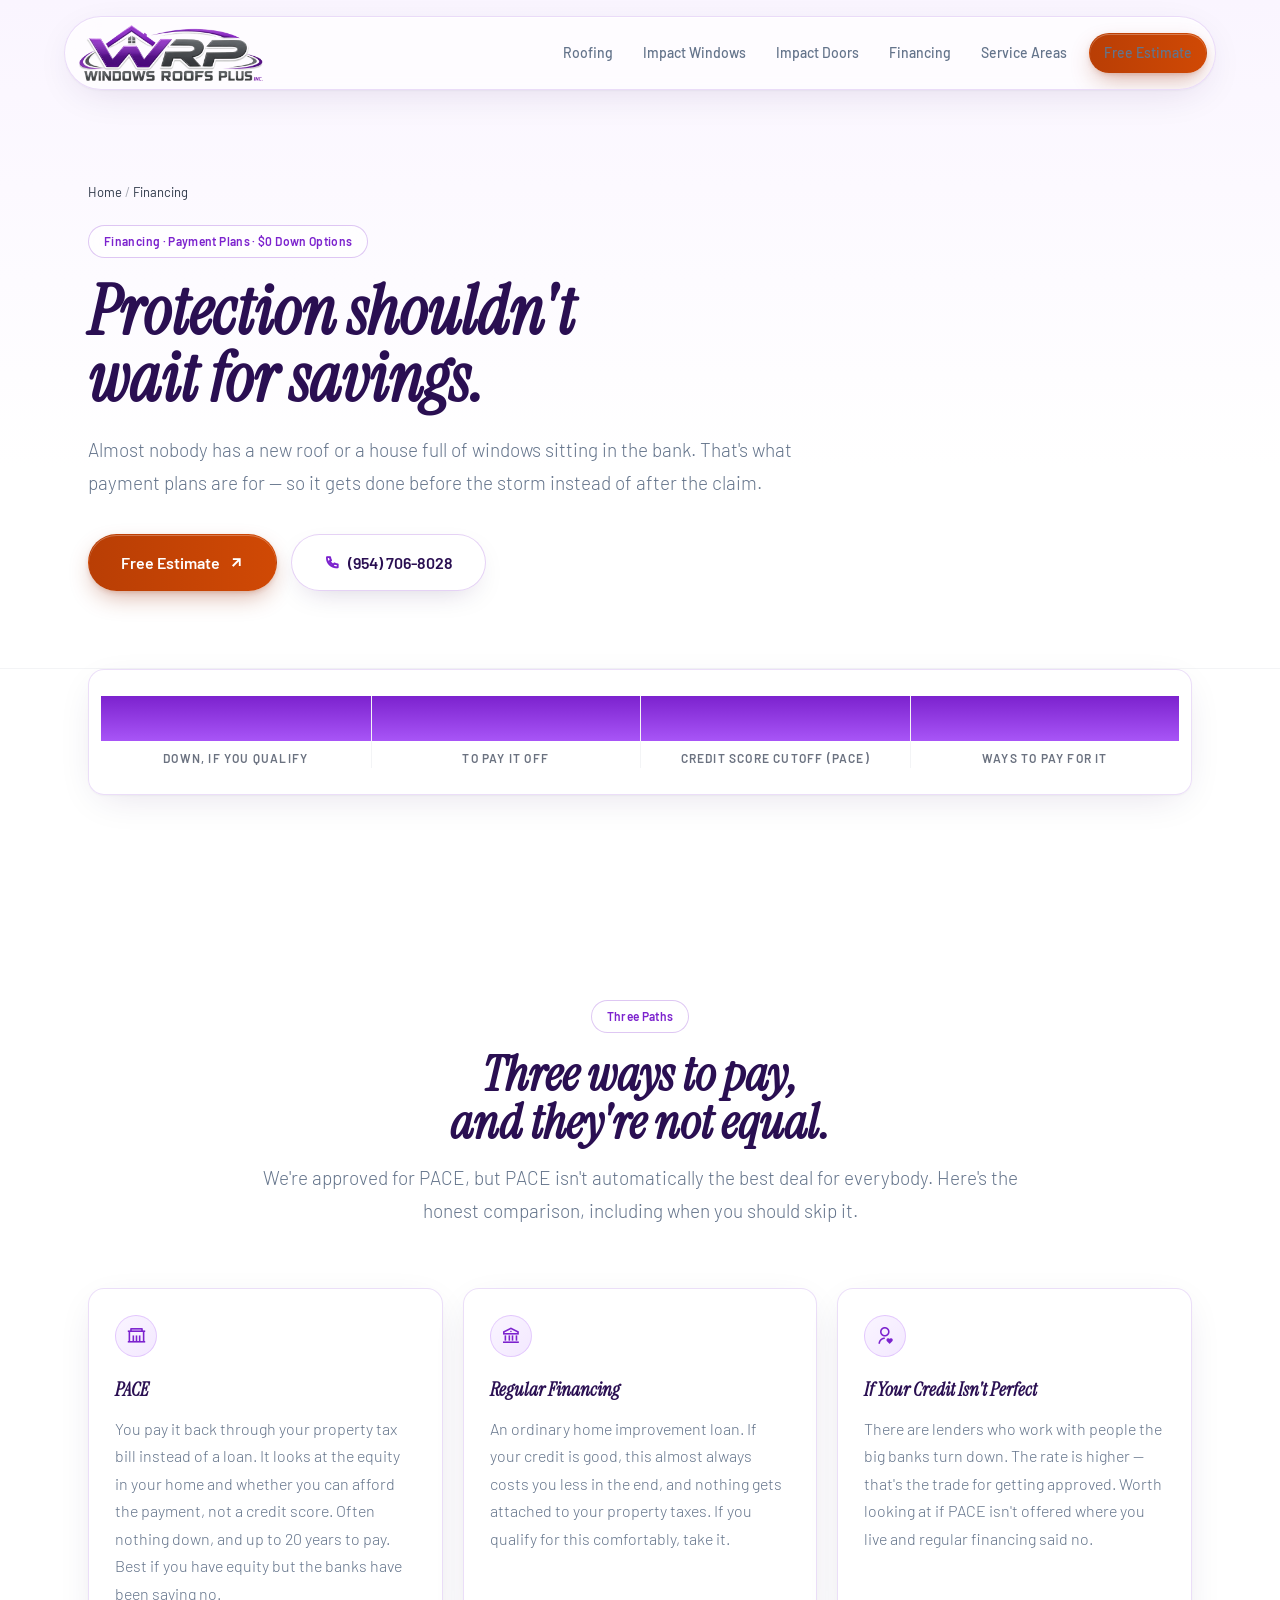
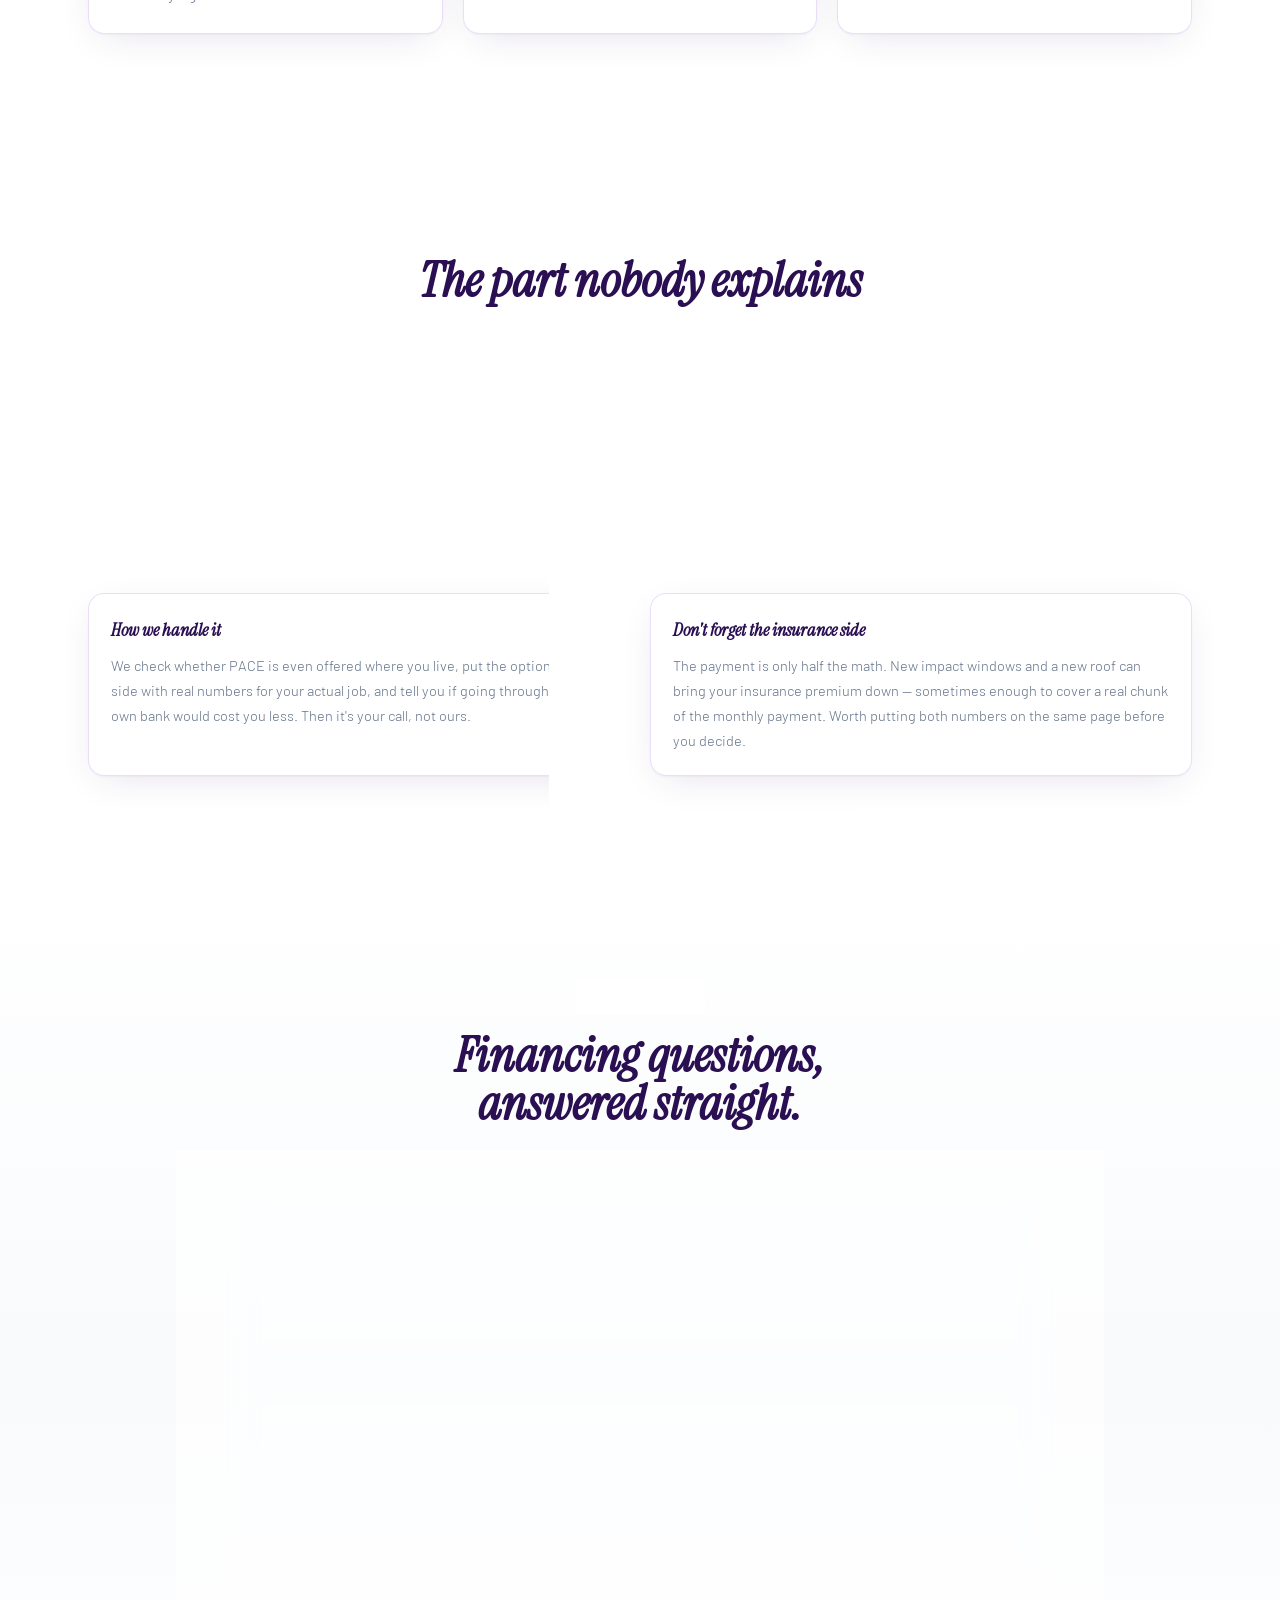
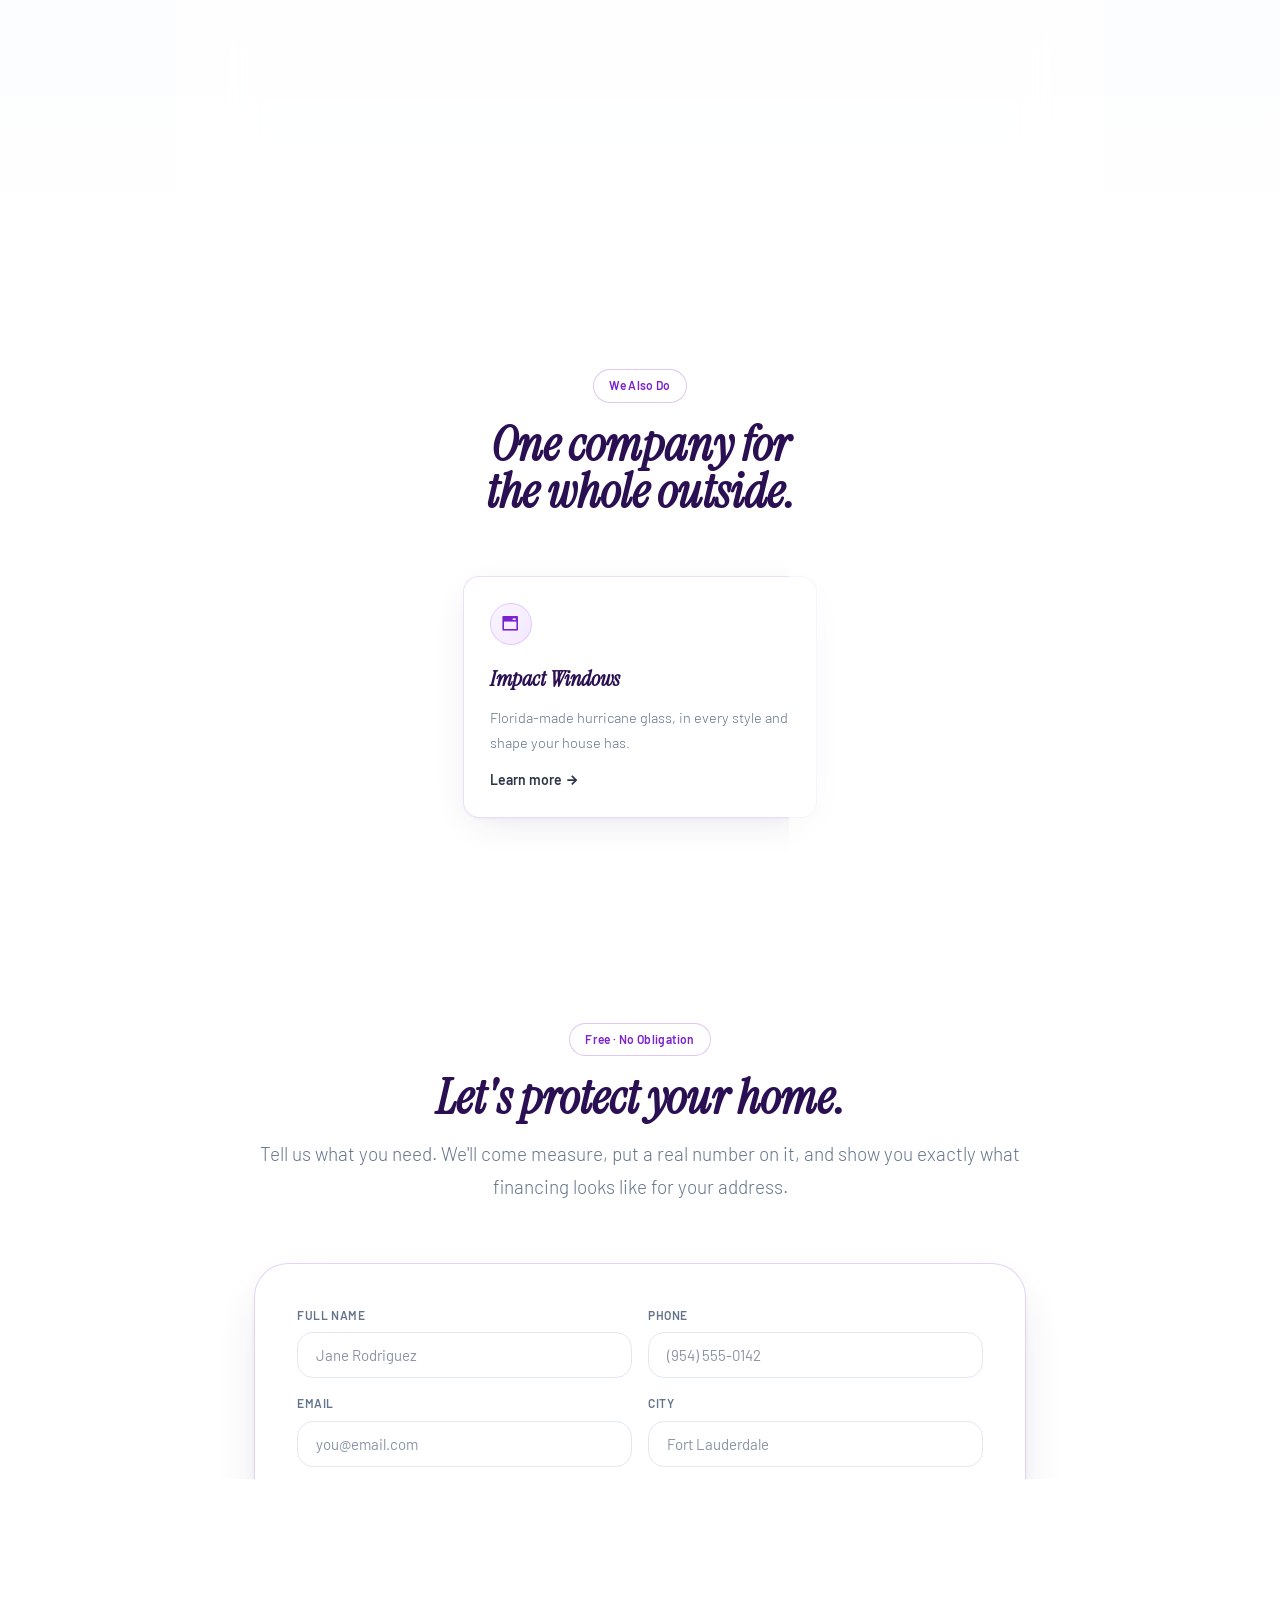
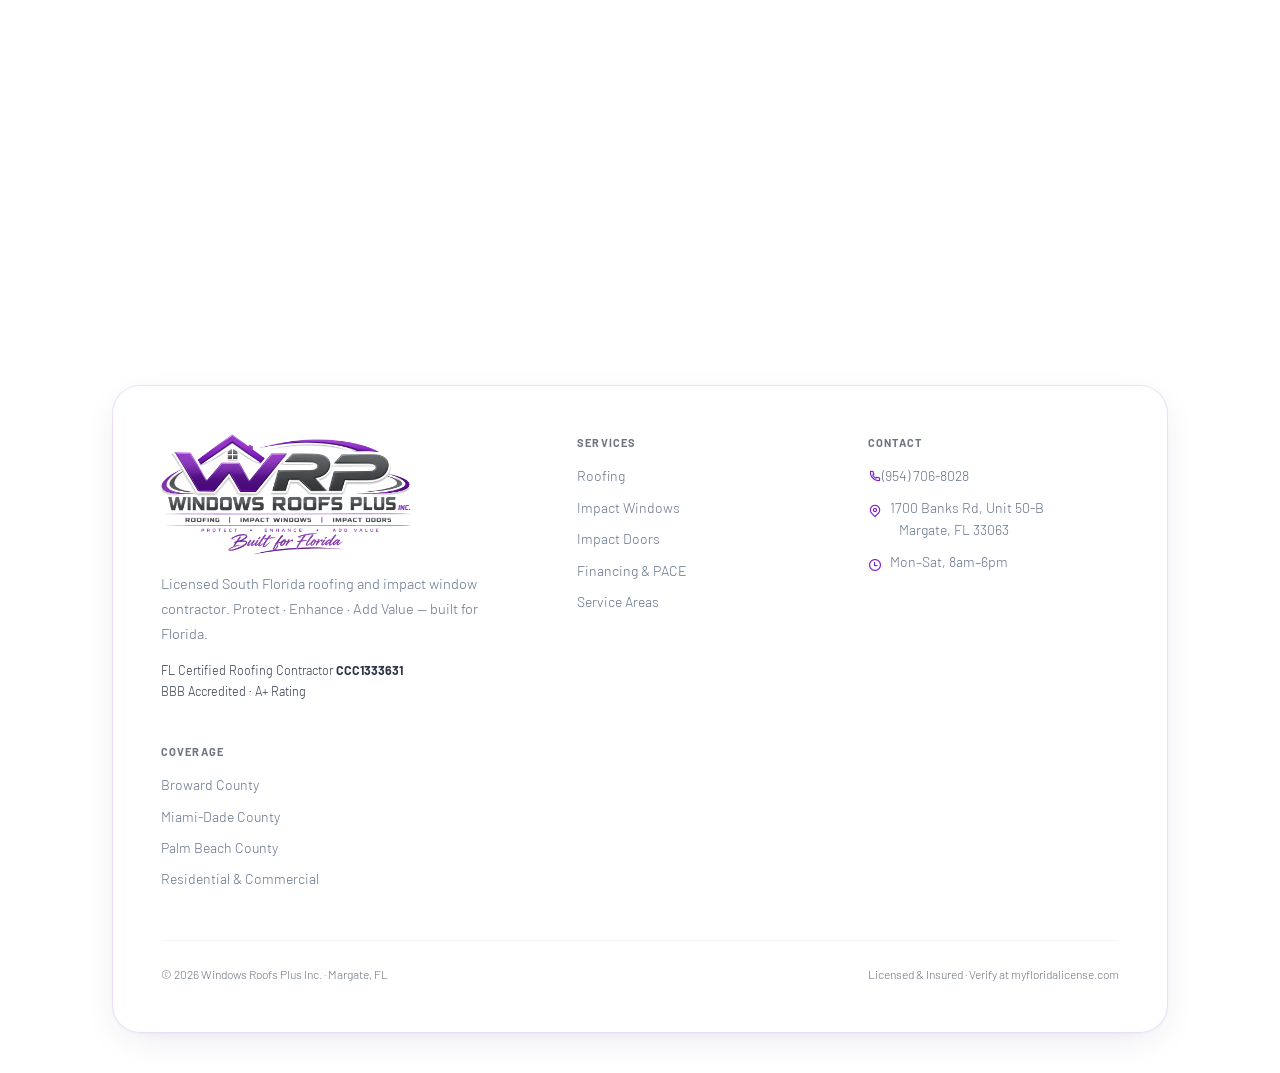
==== commit 95cf5c68: "Polish pass + FDME motion-text marquee Ran the Polisher review from the Agnostic Prompts doc, and br" ====
--- a/financing.html
+++ b/financing.html
@@ -32,6 +32,7 @@
 <script type="application/ld+json">{"@context":"https://schema.org","@type":"FAQPage","mainEntity":[{"@type":"Question","name":"What is PACE, exactly?","acceptedAnswer":{"@type":"Answer","text":"It's a program that pays for things that make a house tougher and more efficient \u2014 roofs, impact windows, impact doors. Instead of a loan payment, you pay it back a bit at a time through your property tax bill. Because it's tied to the house rather than to a credit card or personal loan, approval is based on the equity you have and whether you can handle the payment, not a credit score."}},{"@type":"Question","name":"Is there a minimum credit score?","acceptedAnswer":{"@type":"Answer","text":"Generally no cutoff the way a bank has one. They look at the equity in your home, whether you've kept up with your taxes and mortgage, and whether you can afford the payment. That's why it works for people the banks turn away \u2014 but it isn't automatic approval either, and it isn't right for everyone."}},{"@type":"Question","name":"How long do I have to pay, and do I need money up front?","acceptedAnswer":{"@type":"Answer","text":"Often up to 20 years, and many homeowners put nothing down \u2014 the first payment usually doesn't come due until your next tax bill. The exact terms depend on which program runs in your city and how big the job is. We'll show you the real numbers for your house."}},{"@type":"Question","name":"What's the catch?","acceptedAnswer":{"@type":"Answer","text":"There is one, and you should hear it from us rather than find out later. It attaches to the house and shows up on your property tax bill, so if you refinance or sell, some lenders will want it paid off at closing. And spread over twenty years, the total can come out higher than a shorter loan. Read the paperwork, and ask us anything that isn't clear \u2014 we'd rather answer it now."}},{"@type":"Question","name":"What if I'd rather just use a regular loan?","acceptedAnswer":{"@type":"Answer","text":"Then do that. We can set up ordinary financing too, including options for less-than-perfect credit. And honestly, if you have good credit and equity, a home equity line through your own bank is often cheaper than anything we can offer you \u2014 we'll tell you that instead of steering you."}},{"@type":"Question","name":"Does my house qualify?","acceptedAnswer":{"@type":"Answer","text":"PACE isn't offered in every city, so it comes down to your exact address. We check it for you when we come out to do the free estimate, before you've committed to anything."}}]}</script>
 </head>
 <body>
+<a class="skip-link" href="#main">Skip to content</a>
 
 <div class="nav-wrap">
   <nav class="nav glass">
@@ -72,6 +73,7 @@
     </div>
   </div>
 </header>
+<main id="main">
 
 <section class="sec" style="padding-top:0"><div class="container">
   <div class="glass stats reveal">
@@ -212,6 +214,7 @@
     </div>
   </div>
 </footer>
+</main>
 <a href="tel:+19547068028" class="fdme-cta btn float-call"><i class="ri-phone-fill"></i> Call (954) 706-8028</a>
 <script src="/assets/js/wrp.js" defer></script>
 </body>
--- a/assets/css/wrp.css
+++ b/assets/css/wrp.css
@@ -25,17 +25,24 @@
   --plum-900:#2A0F52;      /* display headings (Speedy uses navy #1B3A78) */
 
   --orange-500:#F97316;
-  --orange-600:#EA580C;
+  --orange-600:#C2410C;   /* was #EA580C — 3.56:1 at 12px, failed AA */
+  /* CTA gradient darkened so white button text clears 4.5:1 at every stop.
+     The system's stock #F97316->#FB923C sits at 2.80:1, which fails AA on the
+     single most important element on a lead-gen page. Same fix would help Speedy. */
+  --cta-from:#B93E05;
+  --cta-to:#D04905;
+  --cta-from-hover:#9A3412;
+  --cta-to-hover:#B93E05;
 
   --fg-1:#2A0F52;
   --fg-2:#2D3748;
   --fg-3:#64748B;
-  --fg-4:#94A3B8;
+  --fg-4:#6B7280;   /* was #94A3B8 — 2.56:1 on white, failed WCAG AA */
   --border-1:#E5E7EB;
   --border-2:#F3F4F6;
 
   --radius-lg:16px;
-  --radius-xl:24px;
+  --radius-xl:28px;
   --maxw:1152px;
 }
 
@@ -54,12 +61,12 @@
 
 .glass{
   border-color:rgba(124,34,206,.15)!important;
-  box-shadow:0 10px 40px -10px rgba(42,15,82,.12), inset 0 1px 0 rgba(255,255,255,.8)!important;
+  box-shadow:0 1px 2px rgba(42,15,82,.04), 0 10px 40px -12px rgba(42,15,82,.14), inset 0 1px 0 rgba(255,255,255,.85)!important;
   border-radius:var(--radius-lg);
 }
 .glass-strong{
   border-color:rgba(124,34,206,.20)!important;
-  box-shadow:0 20px 50px -15px rgba(42,15,82,.18), inset 0 1px 0 rgba(255,255,255,.9)!important;
+  box-shadow:0 2px 4px rgba(42,15,82,.05), 0 20px 50px -16px rgba(42,15,82,.20), inset 0 1px 0 rgba(255,255,255,.92)!important;
   border-radius:var(--radius-lg);
 }
 .glass-teal,.glass-violet{
@@ -102,6 +109,32 @@
 .card{padding:26px}
 .hover-lift{transition:transform .3s cubic-bezier(.4,0,.2,1),box-shadow .3s}
 .hover-lift:hover{transform:translateY(-4px);box-shadow:0 24px 50px -18px rgba(42,15,82,.22)}
+
+/* CTA — the system's .fdme-cta, re-toned for contrast (see --cta-* above) */
+.fdme-cta{
+  background:linear-gradient(90deg,var(--cta-from) 0%,var(--cta-to) 100%)!important;
+  box-shadow:0 10px 25px -6px rgba(154,52,18,.42), 0 2px 6px -2px rgba(154,52,18,.30), inset 0 1px 0 rgba(255,255,255,.28)!important;
+}
+.fdme-cta:hover{
+  background:linear-gradient(90deg,var(--cta-from-hover) 0%,var(--cta-to-hover) 100%)!important;
+  box-shadow:0 14px 34px -8px rgba(154,52,18,.5), 0 3px 8px -2px rgba(154,52,18,.34), inset 0 1px 0 rgba(255,255,255,.28)!important;
+}
+.fdme-cta:active{transform:translateY(0);filter:brightness(.96)}
+button[disabled],.btn[disabled]{opacity:.55;cursor:not-allowed;transform:none!important;filter:grayscale(.2)}
+
+/* focus — visible for keyboard users, invisible to mouse users */
+:where(a,button,input,select,textarea,summary,details>summary):focus{outline:none}
+:where(a,button,input,select,textarea,summary):focus-visible{
+  outline:3px solid var(--violet-400);outline-offset:3px;border-radius:8px;
+}
+.btn:focus-visible,.fdme-cta:focus-visible{outline-offset:4px;border-radius:9999px}
+.skip-link{
+  position:absolute;left:50%;top:-100px;transform:translateX(-50%);z-index:999;
+  background:#fff;color:var(--plum-900);font-weight:700;padding:12px 22px;
+  border-radius:0 0 14px 14px;box-shadow:0 8px 24px -8px rgba(42,15,82,.35);
+  transition:top .2s ease;
+}
+.skip-link:focus{top:0}
 
 /* buttons — geometry only; .fdme-cta supplies the CTA skin */
 .btn{
@@ -138,7 +171,7 @@
 .hero-media{position:absolute;inset:0;z-index:0}
 .hero-media img{width:100%;height:100%;object-fit:cover}
 .orbit-wrap{position:absolute;inset:0;display:flex;align-items:center;justify-content:center;z-index:0;pointer-events:none}
-.hero-inner{position:relative;z-index:10;width:100%;text-align:center;padding:150px 0 90px}
+.hero-inner{position:relative;z-index:10;width:100%;text-align:center;padding:146px 0 64px}
 .hero-float{position:absolute;z-index:20;display:flex;align-items:center;gap:12px;border-radius:18px;padding:12px 16px}
 .hero-float-a{top:132px;right:64px}
 .hero-float-b{bottom:150px;left:52px}
@@ -160,6 +193,25 @@
 .page-hero h1{font-size:clamp(2.3rem,5.4vw,4.2rem);line-height:1}
 .page-hero .hero-cta{justify-content:flex-start}
 
+/* motion-text marquee — same treatment as the FDME site's hero strip */
+.marquee-wrap{margin-top:44px;width:100%;overflow:hidden;
+  -webkit-mask-image:linear-gradient(90deg,transparent,#000 12%,#000 88%,transparent);
+  mask-image:linear-gradient(90deg,transparent,#000 12%,#000 88%,transparent)}
+.marquee-track{display:flex;gap:0;white-space:nowrap;width:max-content}
+.marquee-track span{
+  font-family:'Instrument Serif',Georgia,serif;font-style:italic;
+  font-size:clamp(1.35rem,2.4vw,1.9rem);color:var(--plum-900);opacity:.62;
+}
+.marquee-track span::after{
+  content:'';display:inline-block;vertical-align:middle;
+  width:6px;height:6px;border-radius:50%;background:var(--orange-500);
+  opacity:.5;margin:0 30px 0 34px;
+}
+@media (prefers-reduced-motion:reduce){
+  .marquee-wrap{overflow-x:auto;mask-image:none;-webkit-mask-image:none}
+  .marquee-track{animation:none!important}
+}
+
 /* sections */
 section{position:relative}
 .sec{padding:clamp(64px,8vw,112px) 0}
@@ -230,15 +282,22 @@
 .chip:hover{background:var(--violet-50);border-color:var(--violet-400);color:var(--violet-500)}
 
 /* form */
+#estimateForm{border-radius:34px!important}
 .form-grid{display:grid;grid-template-columns:repeat(2,1fr);gap:16px}
 label.fld{display:block;font-size:12px;font-weight:600;letter-spacing:.05em;text-transform:uppercase;color:var(--fg-3)}
 .fld input,.fld select,.fld textarea{
-  width:100%;margin-top:7px;padding:12px 16px;border:1px solid #E2E8F0;border-radius:12px;
+  width:100%;margin-top:7px;padding:13px 18px;border:1px solid #E2E8F0;border-radius:16px;
   background:rgba(255,255,255,.85);font-family:'Barlow',sans-serif;font-size:15px;color:var(--fg-2);
   transition:all .2s ease;
 }
-.fld input::placeholder,.fld textarea::placeholder{color:#A8B0BF}
+.fld select{
+  appearance:none;-webkit-appearance:none;
+  background-image:url("data:image/svg+xml,%3Csvg xmlns='http://www.w3.org/2000/svg' width='14' height='9' viewBox='0 0 14 9'%3E%3Cpath d='M1 1l6 6 6-6' stroke='%237C22CE' stroke-width='2' fill='none' stroke-linecap='round' stroke-linejoin='round'/%3E%3C/svg%3E");
+  background-repeat:no-repeat;background-position:right 18px center;padding-right:46px;
+}
+.fld input::placeholder,.fld textarea::placeholder{color:#8A93A6}
 .fld input:focus,.fld select:focus,.fld textarea:focus{background:#fff}
+.fld textarea{resize:vertical;min-height:96px}
 .span-2{grid-column:1 / -1}
 .form-note{margin-top:14px;font-size:13px;color:var(--fg-3)}
 
@@ -266,7 +325,13 @@
 /* responsive */
 @media (max-width:1023px){
   .nav-links{display:none}
-  .nav-toggle{display:block}
+  .nav-toggle{display:block;min-width:48px;min-height:48px}
+  .mobile-menu a{min-height:48px;display:flex;align-items:center;font-size:15.5px}
+  .btn,.fdme-cta{min-height:46px}
+  .chip{padding:10px 16px}
+  .footer li a{display:inline-flex;align-items:center;min-height:44px}
+  .form-note a{display:inline-flex;align-items:center;min-height:44px}
+  .mobile-menu a[href^="tel"]{min-height:48px}
   .float-call{display:inline-flex}
   .hero-float-b{display:none}
   .grid-4{grid-template-columns:repeat(2,1fr)}
@@ -281,6 +346,7 @@
   .svc-num{font-size:3.4rem}
   .check-list{grid-template-columns:1fr}
   .form-grid{grid-template-columns:1fr}
+  #estimateForm{border-radius:26px!important}
   .nav-logo img{width:142px}
   .footer-grid{grid-template-columns:1fr}
   .footer-logo img{width:210px}
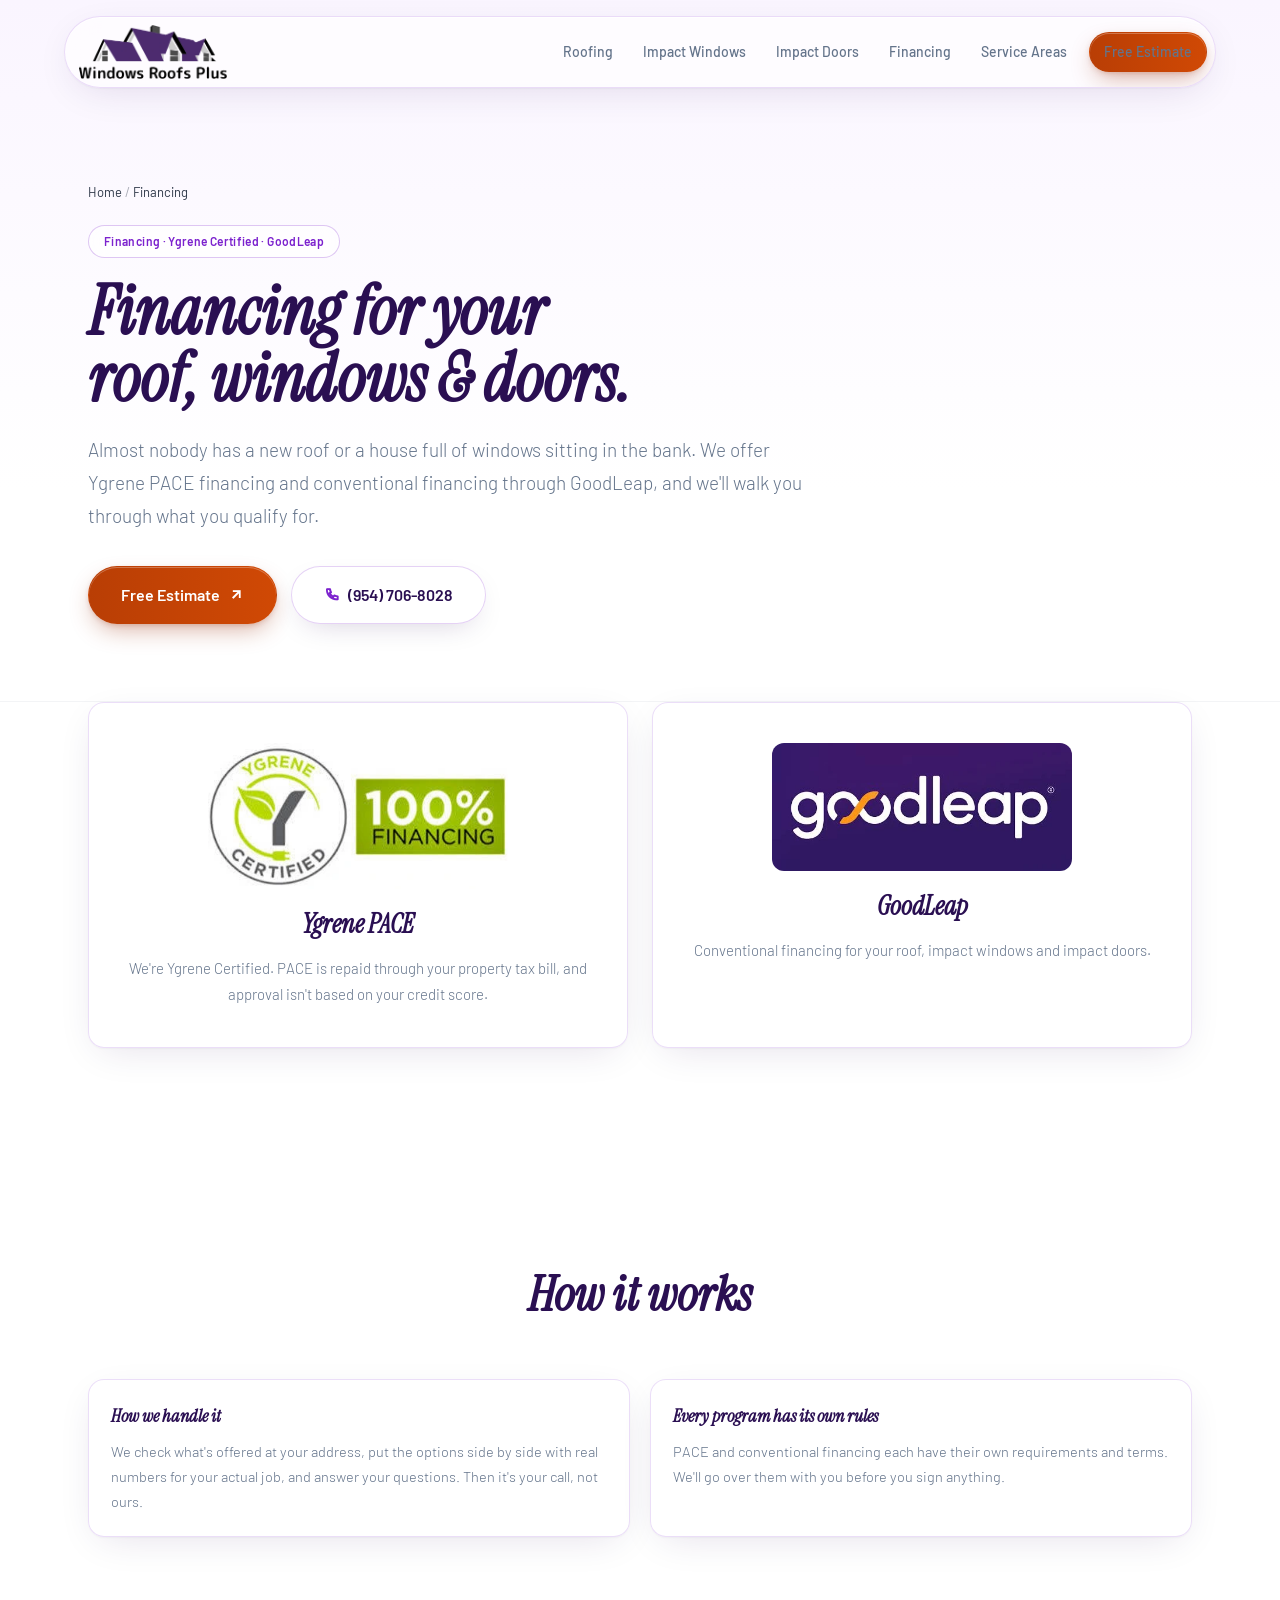
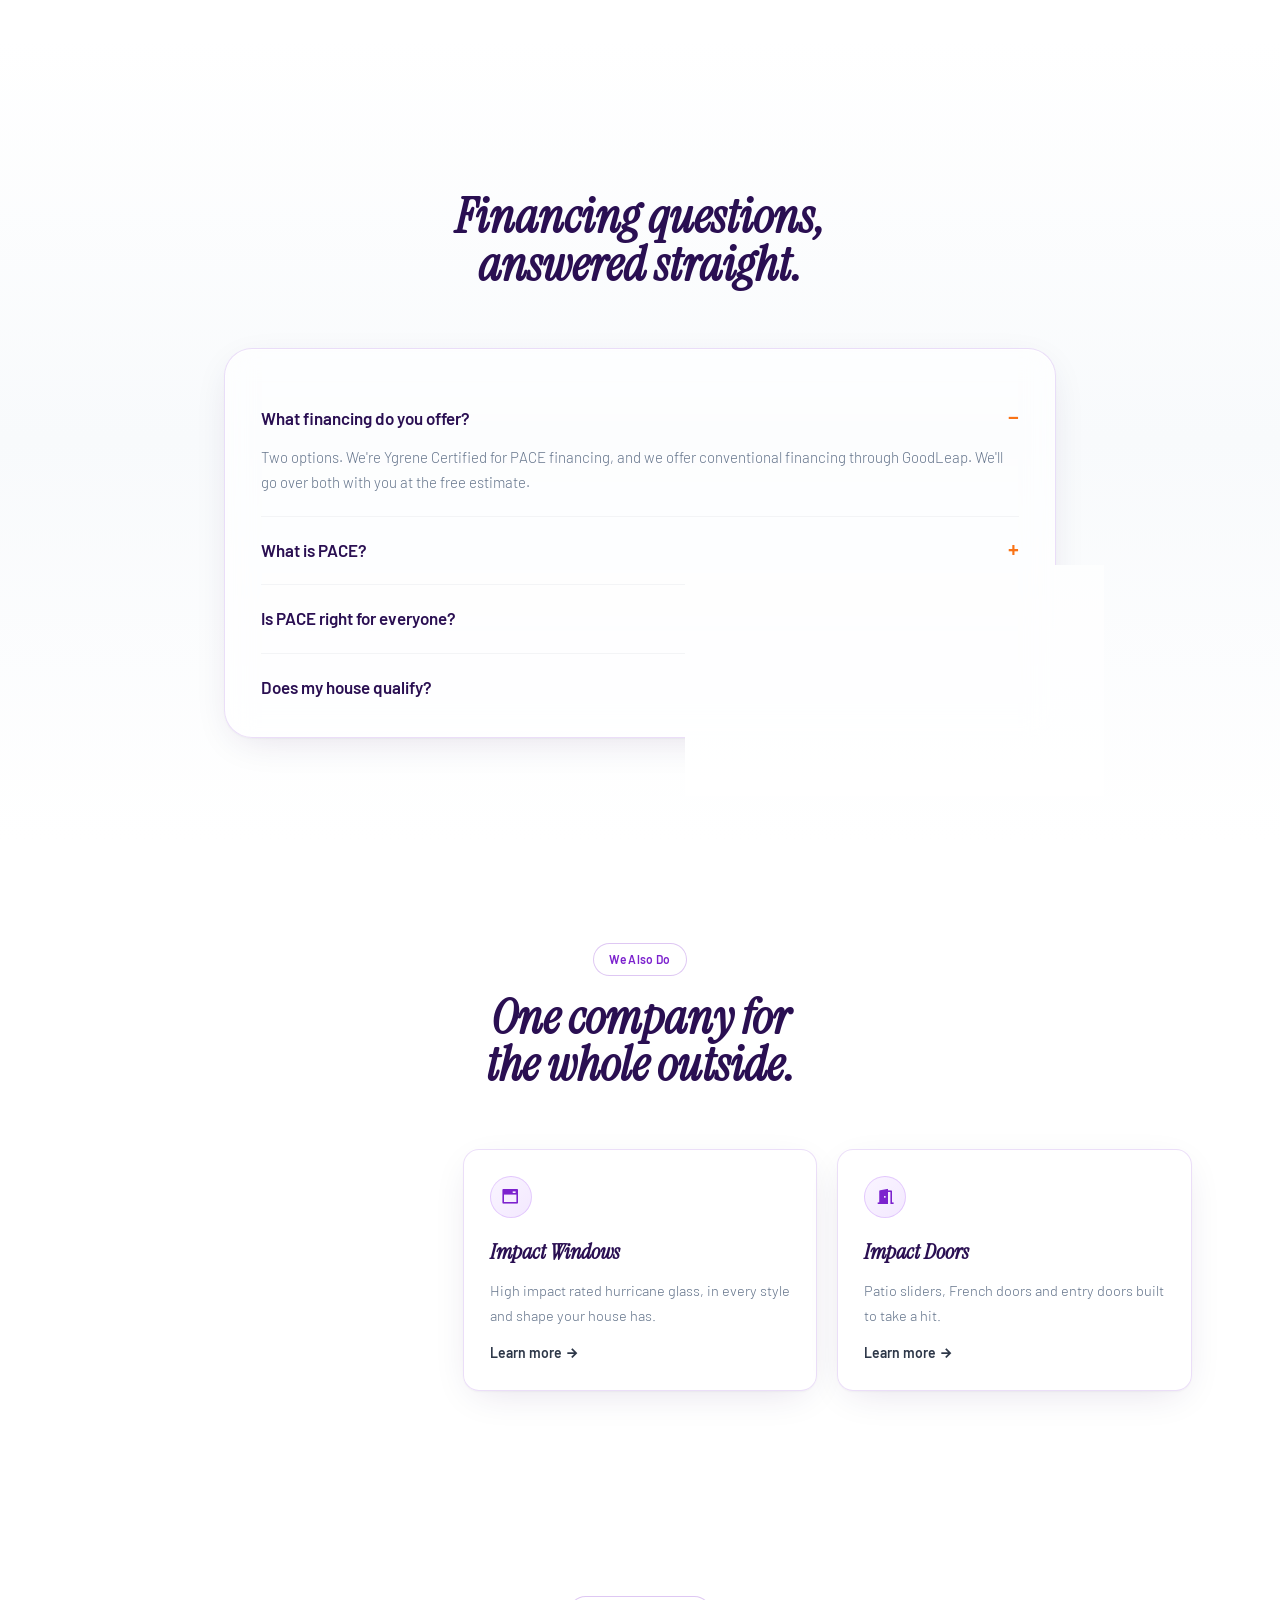
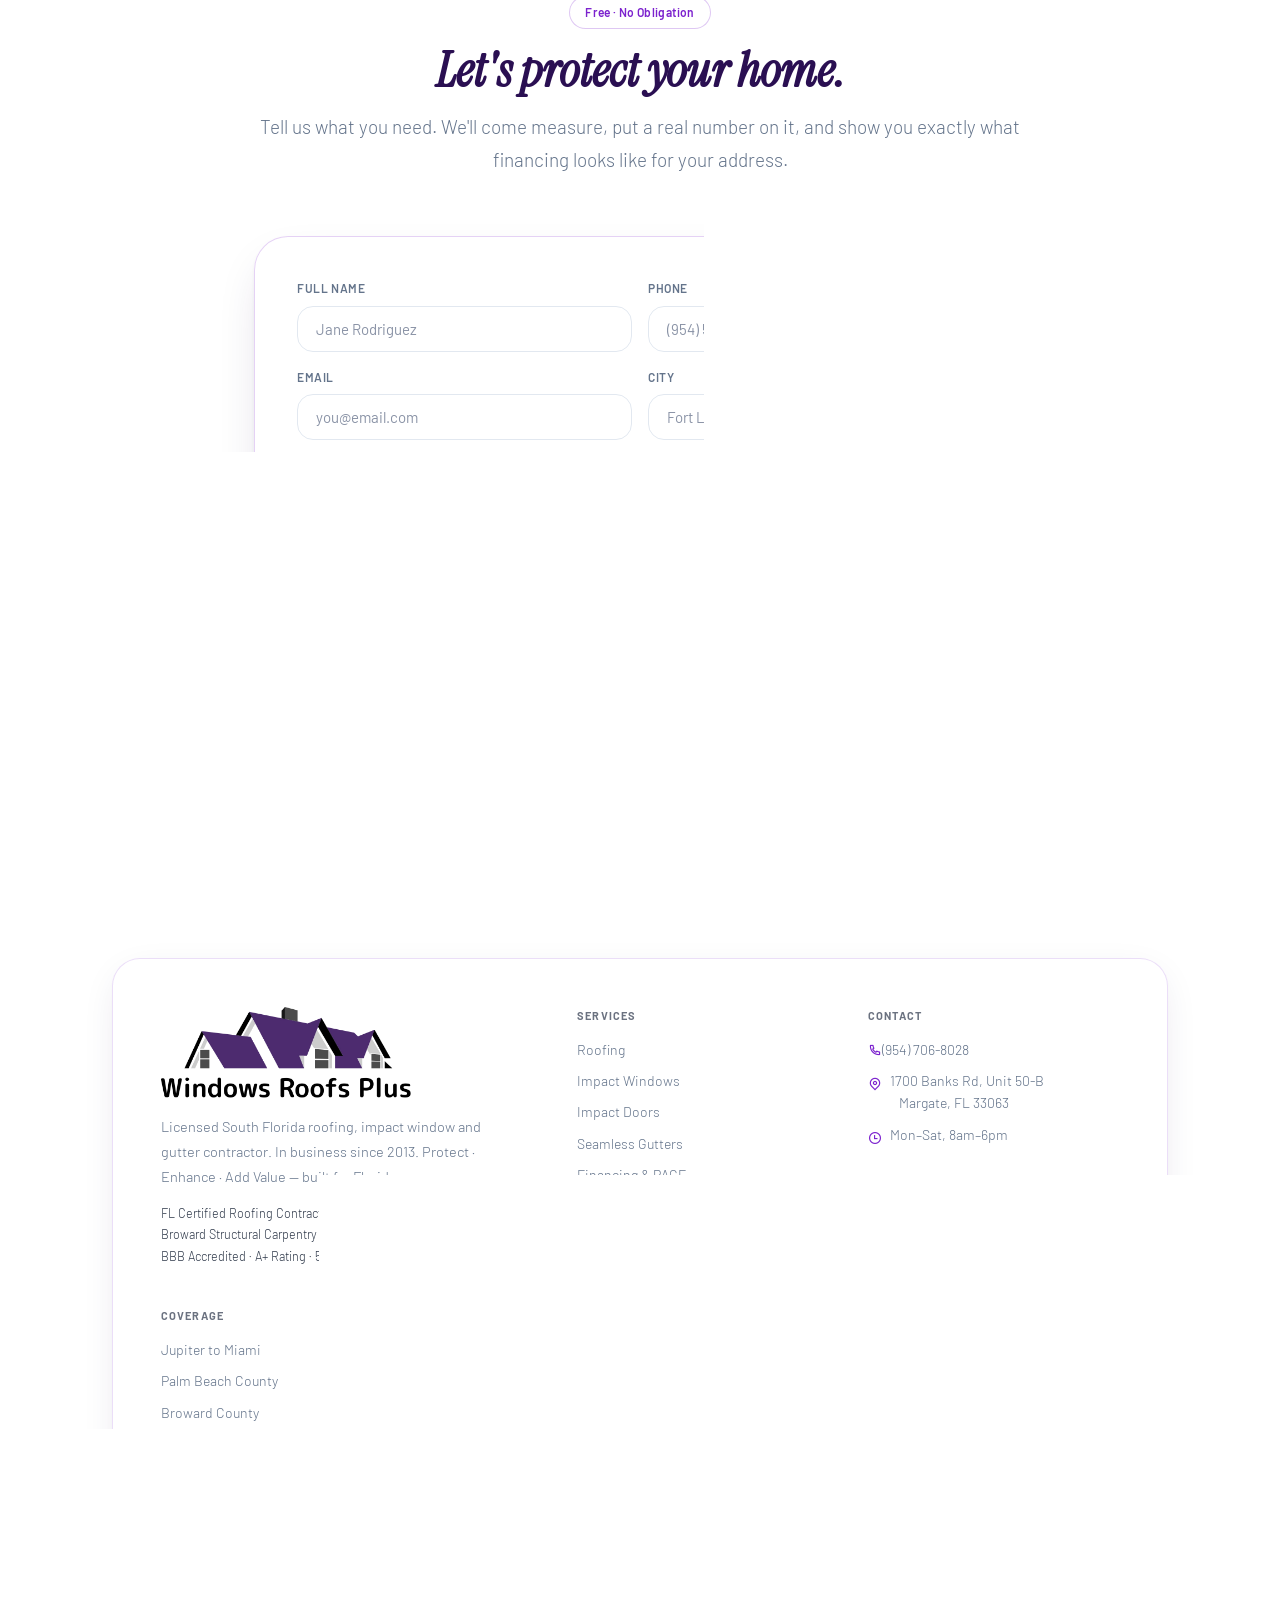
==== commit 35661ef6: "Apply Mike's 9/22 website changes - Keep Mike's classic house logo (nav, footer, favicon, social car" ====
--- a/financing.html
+++ b/financing.html
@@ -3,16 +3,16 @@
 <head>
 <meta charset="utf-8">
 <meta name="viewport" content="width=device-width,initial-scale=1">
-<title>Roof &amp; Impact Window Financing FL | PACE &amp; Conventional</title>
-<meta name="description" content="Payment options for a new roof, impact windows or doors in South Florida — including plans with no credit score cutoff. $0 down if you qualify. Call (954) 706-8028.">
+<title>Roof &amp; Impact Window Financing FL | Ygrene PACE &amp; GoodLeap</title>
+<meta name="description" content="Financing for a new roof, impact windows or doors in South Florida — Ygrene Certified PACE, not based on credit score, and conventional financing through GoodLeap. Call (954) 706-8028.">
 <meta name="robots" content="index,follow,max-image-preview:large,max-snippet:-1">
 <link rel="canonical" href="https://windowsroofsplus.com/financing.html">
 <meta name="geo.region" content="US-FL">
 <meta name="geo.placename" content="Margate, Broward County, Florida">
-<meta name="keywords" content="PACE financing Florida roof, impact window financing Broward, roof financing no money down Florida, PACE roofing Broward County, hurricane window financing bad credit Florida">
+<meta name="keywords" content="PACE financing Florida roof, Ygrene PACE roofing, GoodLeap roof financing, impact window financing South Florida, PACE roofing Broward County">
 <meta property="og:type" content="website">
-<meta property="og:title" content="Ways To Pay For A Roof, Windows Or Doors | Windows Roofs Plus Inc.">
-<meta property="og:description" content="Payment options for a new roof, impact windows or doors in South Florida — including plans with no credit score cutoff. $0 down if you qualify. Call (954) 706-8028.">
+<meta property="og:title" content="Financing For Your Roof, Windows Or Doors | Windows Roofs Plus Inc.">
+<meta property="og:description" content="Financing for a new roof, impact windows or doors in South Florida — Ygrene Certified PACE, not based on credit score, and conventional financing through GoodLeap. Call (954) 706-8028.">
 <meta property="og:url" content="https://windowsroofsplus.com/financing.html">
 <meta property="og:image" content="https://windowsroofsplus.com/assets/brand/wrp-social-share.jpg">
 <meta property="og:image:width" content="1200">
@@ -28,8 +28,8 @@
 <link rel="stylesheet" href="/_ds/fdme-design-system-78336979-7a54-41e8-b9f6-e66e8cb27e16/colors_and_type.css">
 <link rel="stylesheet" href="/_ds/fdme-design-system-78336979-7a54-41e8-b9f6-e66e8cb27e16/shared/fdme.css">
 <link rel="stylesheet" href="/assets/css/wrp.css">
-<script type="application/ld+json">{"@context":"https://schema.org","@type":["RoofingContractor","HomeAndConstructionBusiness"],"name":"Windows Roofs Plus Inc.","alternateName":"WRP","url":"https://windowsroofsplus.com/financing.html","telephone":"+19547068028","logo":"https://windowsroofsplus.com/assets/brand/wrp-mark.png","address":{"@type":"PostalAddress","streetAddress":"1700 Banks Rd, Unit 50-B","addressLocality":"Margate","addressRegion":"FL","postalCode":"33063","addressCountry":"US"},"priceRange":"$$","hasCredential":"Florida Certified Roofing Contractor CCC1333631","areaServed":[{"@type":"AdministrativeArea","name":"Broward County, Florida"},{"@type":"AdministrativeArea","name":"Miami-Dade County, Florida"},{"@type":"AdministrativeArea","name":"Palm Beach County, Florida"}]}</script>
-<script type="application/ld+json">{"@context":"https://schema.org","@type":"FAQPage","mainEntity":[{"@type":"Question","name":"What is PACE, exactly?","acceptedAnswer":{"@type":"Answer","text":"It's a program that pays for things that make a house tougher and more efficient \u2014 roofs, impact windows, impact doors. Instead of a loan payment, you pay it back a bit at a time through your property tax bill. Because it's tied to the house rather than to a credit card or personal loan, approval is based on the equity you have and whether you can handle the payment, not a credit score."}},{"@type":"Question","name":"Is there a minimum credit score?","acceptedAnswer":{"@type":"Answer","text":"Generally no cutoff the way a bank has one. They look at the equity in your home, whether you've kept up with your taxes and mortgage, and whether you can afford the payment. That's why it works for people the banks turn away \u2014 but it isn't automatic approval either, and it isn't right for everyone."}},{"@type":"Question","name":"How long do I have to pay, and do I need money up front?","acceptedAnswer":{"@type":"Answer","text":"Often up to 20 years, and many homeowners put nothing down \u2014 the first payment usually doesn't come due until your next tax bill. The exact terms depend on which program runs in your city and how big the job is. We'll show you the real numbers for your house."}},{"@type":"Question","name":"What's the catch?","acceptedAnswer":{"@type":"Answer","text":"There is one, and you should hear it from us rather than find out later. It attaches to the house and shows up on your property tax bill, so if you refinance or sell, some lenders will want it paid off at closing. And spread over twenty years, the total can come out higher than a shorter loan. Read the paperwork, and ask us anything that isn't clear \u2014 we'd rather answer it now."}},{"@type":"Question","name":"What if I'd rather just use a regular loan?","acceptedAnswer":{"@type":"Answer","text":"Then do that. We can set up ordinary financing too, including options for less-than-perfect credit. And honestly, if you have good credit and equity, a home equity line through your own bank is often cheaper than anything we can offer you \u2014 we'll tell you that instead of steering you."}},{"@type":"Question","name":"Does my house qualify?","acceptedAnswer":{"@type":"Answer","text":"PACE isn't offered in every city, so it comes down to your exact address. We check it for you when we come out to do the free estimate, before you've committed to anything."}}]}</script>
+<script type="application/ld+json">{"@context":"https://schema.org","@type":["RoofingContractor","HomeAndConstructionBusiness"],"name":"Windows Roofs Plus Inc.","alternateName":"WRP","url":"https://windowsroofsplus.com/financing.html","telephone":"+19547068028","logo":"https://windowsroofsplus.com/assets/brand/wrp-mark.png","address":{"@type":"PostalAddress","streetAddress":"1700 Banks Rd, Unit 50-B","addressLocality":"Margate","addressRegion":"FL","postalCode":"33063","addressCountry":"US"},"priceRange":"$$","hasCredential":["Florida Certified Roofing Contractor CCC1333631","Broward County Structural Carpentry Specialty Contractor 21-CRP-22416-X"],"foundingDate":"2013","areaServed":[{"@type":"AdministrativeArea","name":"Broward County, Florida"},{"@type":"AdministrativeArea","name":"Miami-Dade County, Florida"},{"@type":"AdministrativeArea","name":"Palm Beach County, Florida"}]}</script>
+<script type="application/ld+json">{"@context":"https://schema.org","@type":"FAQPage","mainEntity":[{"@type":"Question","name":"What financing do you offer?","acceptedAnswer":{"@type":"Answer","text":"Two options. We're Ygrene Certified for PACE financing, and we offer conventional financing through GoodLeap. We'll go over both with you at the free estimate."}},{"@type":"Question","name":"What is PACE?","acceptedAnswer":{"@type":"Answer","text":"PACE is a program that pays for improvements like a roof, impact windows or impact doors, and you pay it back through your property tax bill instead of a regular loan. PACE approval isn't based on your credit score."}},{"@type":"Question","name":"Is PACE right for everyone?","acceptedAnswer":{"@type":"Answer","text":"No. PACE attaches to the property and shows up on your tax bill, and every program has its own rules. We'll put the options side by side for your actual job so you can decide with the real numbers in front of you."}},{"@type":"Question","name":"Does my house qualify?","acceptedAnswer":{"@type":"Answer","text":"PACE isn't offered in every city, so it comes down to your exact address. We check it for you when we come out to do the free estimate, before you've committed to anything."}}]}</script>
 </head>
 <body>
 <a class="skip-link" href="#main">Skip to content</a>
@@ -37,7 +37,7 @@
 <div class="nav-wrap">
   <nav class="nav glass">
     <a href="/" class="nav-logo" aria-label="Windows Roofs Plus Inc. home">
-      <img src="/assets/brand/wrp-nav.webp" alt="Windows Roofs Plus Inc. — Roofing, Impact Windows, Impact Doors" width="620" height="190">
+      <img src="/assets/brand/wrp-nav.webp" alt="Windows Roofs Plus Inc. — Roofing, Impact Windows, Impact Doors" width="620" height="226">
     </a>
     <div class="nav-links">
       <a href="/services/roofing.html">Roofing</a>
@@ -62,11 +62,11 @@
 <header class="page-hero">
   <div class="container">
     <nav aria-label="Breadcrumb" style="font-size:13px;margin-bottom:22px"><a href="/" style="color:var(--muted)">Home</a> <span style='opacity:.4'>/</span> <span style="color:var(--ink-2)">Financing</span></nav>
-    <span class="eyebrow blur-in">Financing · Payment Plans · $0 Down Options</span>
+    <span class="eyebrow blur-in">Financing · Ygrene Certified · GoodLeap</span>
     <h1 class="h-display blur-in" style="animation-delay:.12s;margin-top:20px">
-      Protection shouldn't<br><span class="violet-text">wait for savings.</span>
+      Financing for your<br><span class="violet-text">roof, windows &amp; doors.</span>
     </h1>
-    <p class="lead blur-in" style="animation-delay:.26s;max-width:720px;margin-top:22px">Almost nobody has a new roof or a house full of windows sitting in the bank. That's what payment plans are for — so it gets done before the storm instead of after the claim.</p>
+    <p class="lead blur-in" style="animation-delay:.26s;max-width:720px;margin-top:22px">Almost nobody has a new roof or a house full of windows sitting in the bank. We offer Ygrene PACE financing and conventional financing through GoodLeap, and we'll walk you through what you qualify for.</p>
     <div class="hero-cta blur-in" style="animation-delay:.38s">
       <a href="#estimate" class="fdme-cta btn btn-lg">Free Estimate <i class="ri-arrow-right-up-line"></i></a>
       <a href="tel:+19547068028" class="btn btn-ghost btn-lg"><i class="ri-phone-line" style="color:var(--violet-500)"></i>(954) 706-8028</a>
@@ -76,35 +76,23 @@
 <main id="main">
 
 <section class="sec" style="padding-top:0"><div class="container">
-  <div class="glass stats reveal">
-    <div class="stat"><div class="stat-value chrome">$0</div><div class="stat-label">Down, If You Qualify</div></div>
-    <div class="stat"><div class="stat-value violet-text">20yr</div><div class="stat-label">To Pay It Off</div></div>
-    <div class="stat"><div class="stat-value chrome">No</div><div class="stat-label">Credit Score Cutoff (PACE)</div></div>
-    <div class="stat"><div class="stat-value violet-text">3</div><div class="stat-label">Ways To Pay For It</div></div>
+  <div class="grid-2" style="gap:24px">
+    <div class="glass card reveal" style="padding:clamp(24px,3.5vw,40px);text-align:center">
+      <img src="/assets/brand/partner-ygrene.webp" alt="Ygrene Certified — 100% Financing" width="386" height="188" loading="lazy" style="width:100%;max-width:300px;margin:0 auto 16px;border-radius:12px">
+      <h3 class="h-display" style="font-size:1.6rem;margin-bottom:10px"><span class="chrome">Ygrene PACE</span></h3>
+      <p style="font-size:15px">We're Ygrene Certified. PACE is repaid through your property tax bill, and approval isn't based on your credit score.</p>
+    </div>
+    <div class="glass card reveal" style="padding:clamp(24px,3.5vw,40px);text-align:center">
+      <img src="/assets/brand/partner-goodleap.webp" alt="GoodLeap" width="515" height="220" loading="lazy" style="width:100%;max-width:300px;margin:0 auto 16px;border-radius:12px">
+      <h3 class="h-display" style="font-size:1.6rem;margin-bottom:10px"><span class="chrome">GoodLeap</span></h3>
+      <p style="font-size:15px">Conventional financing for your roof, impact windows and impact doors.</p>
+    </div>
   </div>
 </div></section>
 
 <section class="sec"><div class="container">
-  <div class="sec-head">
-    <span class="eyebrow reveal">Three Paths</span>
-    <h2 class="h-display reveal"><span class="chrome">Three ways to pay,<br>and they're not equal.</span></h2>
-    <p class="lead reveal">We're approved for PACE, but PACE isn't automatically the best deal for everybody. Here's the honest comparison, including when you should skip it.</p>
-  </div>
-  <div class="grid-3"><div class="glass card hover-lift reveal">
-        <div class="icon-pill"><i class="ri-government-line"></i></div>
-        <h3 class="h-display" style="margin:18px 0 10px"><span class="chrome">PACE</span></h3>
-        <p>You pay it back through your property tax bill instead of a loan. It looks at the equity in your home and whether you can afford the payment, not a credit score. Often nothing down, and up to 20 years to pay. Best if you have equity but the banks have been saying no.</p></div><div class="glass card hover-lift reveal">
-        <div class="icon-pill chrome-pill"><i class="ri-bank-line"></i></div>
-        <h3 class="h-display" style="margin:18px 0 10px"><span class="chrome">Regular Financing</span></h3>
-        <p>An ordinary home improvement loan. If your credit is good, this almost always costs you less in the end, and nothing gets attached to your property taxes. If you qualify for this comfortably, take it.</p></div><div class="glass card hover-lift reveal">
-        <div class="icon-pill"><i class="ri-user-heart-line"></i></div>
-        <h3 class="h-display" style="margin:18px 0 10px"><span class="chrome">If Your Credit Isn't Perfect</span></h3>
-        <p>There are lenders who work with people the big banks turn down. The rate is higher — that's the trade for getting approved. Worth looking at if PACE isn't offered where you live and regular financing said no.</p></div></div>
-</div></section>
-
-<section class="sec"><div class="container">
-    <div class="sec-head"><h2 class="h-display reveal"><span class="chrome">The part nobody explains</span></h2></div>
-    <div class="grid-2"><div class="glass card reveal" style="padding:22px"><h4 class="h-display" style="font-size:1.15rem;margin-bottom:8px"><span class="chrome">What PACE is good at</span></h4><p style="font-size:14.5px">Getting a big job done for someone who has equity in their home but a credit score that scares off lenders — and doing it without money at signing. If you've got a non-renewal letter and a twenty-year-old roof, it's often the only thing that closes that gap in time.</p></div><div class="glass card reveal" style="padding:22px"><h4 class="h-display" style="font-size:1.15rem;margin-bottom:8px"><span class="chrome">What you should know before signing</span></h4><p style="font-size:14.5px">It attaches to the house and shows up on your tax bill. If you refinance or sell, some lenders will make you pay it off first. And stretched over twenty years, the total cost can end up higher than a shorter loan. None of that makes it a bad deal — it just means you should see the numbers before you sign, and we'll put them in front of you.</p></div><div class="glass card reveal" style="padding:22px"><h4 class="h-display" style="font-size:1.15rem;margin-bottom:8px"><span class="chrome">How we handle it</span></h4><p style="font-size:14.5px">We check whether PACE is even offered where you live, put the options side by side with real numbers for your actual job, and tell you if going through your own bank would cost you less. Then it's your call, not ours.</p></div><div class="glass card reveal" style="padding:22px"><h4 class="h-display" style="font-size:1.15rem;margin-bottom:8px"><span class="chrome">Don't forget the insurance side</span></h4><p style="font-size:14.5px">The payment is only half the math. New impact windows and a new roof can bring your insurance premium down — sometimes enough to cover a real chunk of the monthly payment. Worth putting both numbers on the same page before you decide.</p></div></div></div></section>
+    <div class="sec-head"><h2 class="h-display reveal"><span class="chrome">How it works</span></h2></div>
+    <div class="grid-2"><div class="glass card reveal" style="padding:22px"><h4 class="h-display" style="font-size:1.15rem;margin-bottom:8px"><span class="chrome">How we handle it</span></h4><p style="font-size:14.5px">We check what's offered at your address, put the options side by side with real numbers for your actual job, and answer your questions. Then it's your call, not ours.</p></div><div class="glass card reveal" style="padding:22px"><h4 class="h-display" style="font-size:1.15rem;margin-bottom:8px"><span class="chrome">Every program has its own rules</span></h4><p style="font-size:14.5px">PACE and conventional financing each have their own requirements and terms. We'll go over them with you before you sign anything.</p></div></div></div></section>
 
 
 <section class="sec sec-alt" id="faq">
@@ -113,7 +101,7 @@
       <span class="eyebrow reveal">Straight Answers</span>
       <h2 class="h-display reveal"><span class="chrome">Financing questions,<br>answered straight.</span></h2>
     </div>
-    <div class="faq glass round-2xl reveal" style="padding:clamp(20px,3vw,36px)"><details open><summary>What is PACE, exactly?</summary><p>It's a program that pays for things that make a house tougher and more efficient — roofs, impact windows, impact doors. Instead of a loan payment, you pay it back a bit at a time through your property tax bill. Because it's tied to the house rather than to a credit card or personal loan, approval is based on the equity you have and whether you can handle the payment, not a credit score.</p></details><details><summary>Is there a minimum credit score?</summary><p>Generally no cutoff the way a bank has one. They look at the equity in your home, whether you've kept up with your taxes and mortgage, and whether you can afford the payment. That's why it works for people the banks turn away — but it isn't automatic approval either, and it isn't right for everyone.</p></details><details><summary>How long do I have to pay, and do I need money up front?</summary><p>Often up to 20 years, and many homeowners put nothing down — the first payment usually doesn't come due until your next tax bill. The exact terms depend on which program runs in your city and how big the job is. We'll show you the real numbers for your house.</p></details><details><summary>What's the catch?</summary><p>There is one, and you should hear it from us rather than find out later. It attaches to the house and shows up on your property tax bill, so if you refinance or sell, some lenders will want it paid off at closing. And spread over twenty years, the total can come out higher than a shorter loan. Read the paperwork, and ask us anything that isn't clear — we'd rather answer it now.</p></details><details><summary>What if I'd rather just use a regular loan?</summary><p>Then do that. We can set up ordinary financing too, including options for less-than-perfect credit. And honestly, if you have good credit and equity, a home equity line through your own bank is often cheaper than anything we can offer you — we'll tell you that instead of steering you.</p></details><details><summary>Does my house qualify?</summary><p>PACE isn't offered in every city, so it comes down to your exact address. We check it for you when we come out to do the free estimate, before you've committed to anything.</p></details></div>
+    <div class="faq glass round-2xl reveal" style="padding:clamp(20px,3vw,36px)"><details open><summary>What financing do you offer?</summary><p>Two options. We're Ygrene Certified for PACE financing, and we offer conventional financing through GoodLeap. We'll go over both with you at the free estimate.</p></details><details><summary>What is PACE?</summary><p>PACE is a program that pays for improvements like a roof, impact windows or impact doors, and you pay it back through your property tax bill instead of a regular loan. PACE approval isn't based on your credit score.</p></details><details><summary>Is PACE right for everyone?</summary><p>No. PACE attaches to the property and shows up on your tax bill, and every program has its own rules. We'll put the options side by side for your actual job so you can decide with the real numbers in front of you.</p></details><details><summary>Does my house qualify?</summary><p>PACE isn't offered in every city, so it comes down to your exact address. We check it for you when we come out to do the free estimate, before you've committed to anything.</p></details></div>
   </div>
 </section>
 
@@ -128,7 +116,7 @@
       </a><a href="/services/impact-windows.html" class="glass card hover-lift reveal" style="display:block">
         <div class="icon-pill"><i class="ri-window-2-fill"></i></div>
         <h3 class="h-display" style="margin:16px 0 8px;font-size:1.4rem"><span class="chrome">Impact Windows</span></h3>
-        <p style="font-size:14.5px">Florida-made hurricane glass, in every style and shape your house has.</p>
+        <p style="font-size:14.5px">High impact rated hurricane glass, in every style and shape your house has.</p>
         <span style="color:var(--violet);font-weight:600;font-size:14px;display:inline-block;margin-top:14px">Learn more <i class="ri-arrow-right-line"></i></span>
       </a><a href="/services/impact-doors.html" class="glass card hover-lift reveal" style="display:block">
         <div class="icon-pill"><i class="ri-door-open-fill"></i></div>
@@ -180,9 +168,9 @@
     <div class="glass round-2xl footer-inner">
       <div class="footer-grid">
         <div>
-          <div class="footer-logo"><img src="/assets/brand/wrp-mark.webp" alt="Windows Roofs Plus Inc." width="900" height="435"></div>
-          <p style="font-size:14.5px;font-weight:300;max-width:320px">Licensed South Florida roofing and impact window contractor. Protect · Enhance · Add Value — built for Florida.</p>
-          <p style="font-size:12.5px;color:var(--muted);margin-top:14px">FL Certified Roofing Contractor <strong style="color:var(--ink-2)">CCC1333631</strong><br>BBB Accredited · A+ Rating</p>
+          <div class="footer-logo"><img src="/assets/brand/wrp-mark.webp" alt="Windows Roofs Plus Inc." width="900" height="328"></div>
+          <p style="font-size:14.5px;font-weight:300;max-width:320px">Licensed South Florida roofing, impact window and gutter contractor. In business since 2013. Protect · Enhance · Add Value — built for Florida.</p>
+          <p style="font-size:12.5px;color:var(--muted);margin-top:14px">FL Certified Roofing Contractor <strong style="color:var(--ink-2)">CCC1333631</strong><br>Broward Structural Carpentry <strong style="color:var(--ink-2)">21-CRP-22416-X</strong><br>BBB Accredited · A+ Rating · 5★ Google</p>
         </div>
         <div>
           <h4>Services</h4>
@@ -190,6 +178,7 @@
             <li><a href="/services/roofing.html">Roofing</a></li>
             <li><a href="/services/impact-windows.html">Impact Windows</a></li>
             <li><a href="/services/impact-doors.html">Impact Doors</a></li>
+            <li><a href="/#services">Seamless Gutters</a></li>
             <li><a href="/financing.html">Financing &amp; PACE</a></li>
             <li><a href="/service-areas.html">Service Areas</a></li>
           </ul>
@@ -204,7 +193,7 @@
         </div>
         <div>
           <h4>Coverage</h4>
-          <ul><li>Broward County</li><li>Miami-Dade County</li><li>Palm Beach County</li><li>Residential &amp; Commercial</li></ul>
+          <ul><li>Jupiter to Miami</li><li>Palm Beach County</li><li>Broward County</li><li>Miami-Dade County</li><li>Residential &amp; Commercial</li></ul>
         </div>
       </div>
       <div class="footer-bottom">
--- a/assets/css/wrp.css
+++ b/assets/css/wrp.css
@@ -83,7 +83,16 @@
   flex:0 0 42px;font-size:19px;
 }
 .icon-pill-orange{flex:0 0 42px;font-size:19px;color:var(--orange-500)}
-.stat-value{background:linear-gradient(180deg,#7C22CE 0%,#A855F7 100%)!important}
+.stat-value{
+  background-image:linear-gradient(180deg,#7C22CE 0%,#A855F7 100%)!important;
+  -webkit-background-clip:text!important;background-clip:text!important;
+  color:transparent!important;-webkit-text-fill-color:transparent!important;
+}
+.stat-value-orange{
+  background-image:linear-gradient(180deg,#F97316 0%,#FB923C 100%)!important;
+  -webkit-background-clip:text!important;background-clip:text!important;
+  color:transparent!important;-webkit-text-fill-color:transparent!important;
+}
 .orbit{border-color:rgba(124,34,206,.18)!important;position:absolute}
 .grid-bg{
   background-image:
@@ -156,7 +165,7 @@
 .nav-wrap{position:fixed;top:16px;left:0;right:0;z-index:50;padding:0 16px}
 .nav{max-width:var(--maxw);margin:0 auto;display:flex;align-items:center;
   justify-content:space-between;gap:12px;padding:8px 8px 8px 14px;border-radius:9999px!important}
-.nav-logo img{width:184px}
+.nav-logo img{width:148px}
 .nav-links{display:flex;align-items:center;gap:2px}
 .nav-links a{padding:8px 14px;font-size:14px;font-weight:500;color:var(--fg-3);border-radius:9999px;transition:color .2s}
 .nav-links a:hover{color:var(--violet-500)}
@@ -194,13 +203,14 @@
 .page-hero .hero-cta{justify-content:flex-start}
 
 /* motion-text marquee — same treatment as the FDME site's hero strip */
-.marquee-wrap{margin-top:44px;width:100%;overflow:hidden;
+.marquee-band{background:#fff;border-bottom:1px solid var(--border-2);padding:30px 0}
+.marquee-wrap{width:100%;overflow:hidden;
   -webkit-mask-image:linear-gradient(90deg,transparent,#000 12%,#000 88%,transparent);
   mask-image:linear-gradient(90deg,transparent,#000 12%,#000 88%,transparent)}
 .marquee-track{display:flex;gap:0;white-space:nowrap;width:max-content}
 .marquee-track span{
   font-family:'Instrument Serif',Georgia,serif;font-style:italic;
-  font-size:clamp(1.35rem,2.4vw,1.9rem);color:var(--plum-900);opacity:.62;
+  font-size:clamp(1.3rem,2.2vw,1.75rem);color:var(--plum-900);opacity:.5;
 }
 .marquee-track span::after{
   content:'';display:inline-block;vertical-align:middle;
@@ -347,7 +357,7 @@
   .check-list{grid-template-columns:1fr}
   .form-grid{grid-template-columns:1fr}
   #estimateForm{border-radius:26px!important}
-  .nav-logo img{width:142px}
+  .nav-logo img{width:124px}
   .footer-grid{grid-template-columns:1fr}
   .footer-logo img{width:210px}
   .trust-strip{flex-wrap:wrap;justify-content:center;gap:10px}
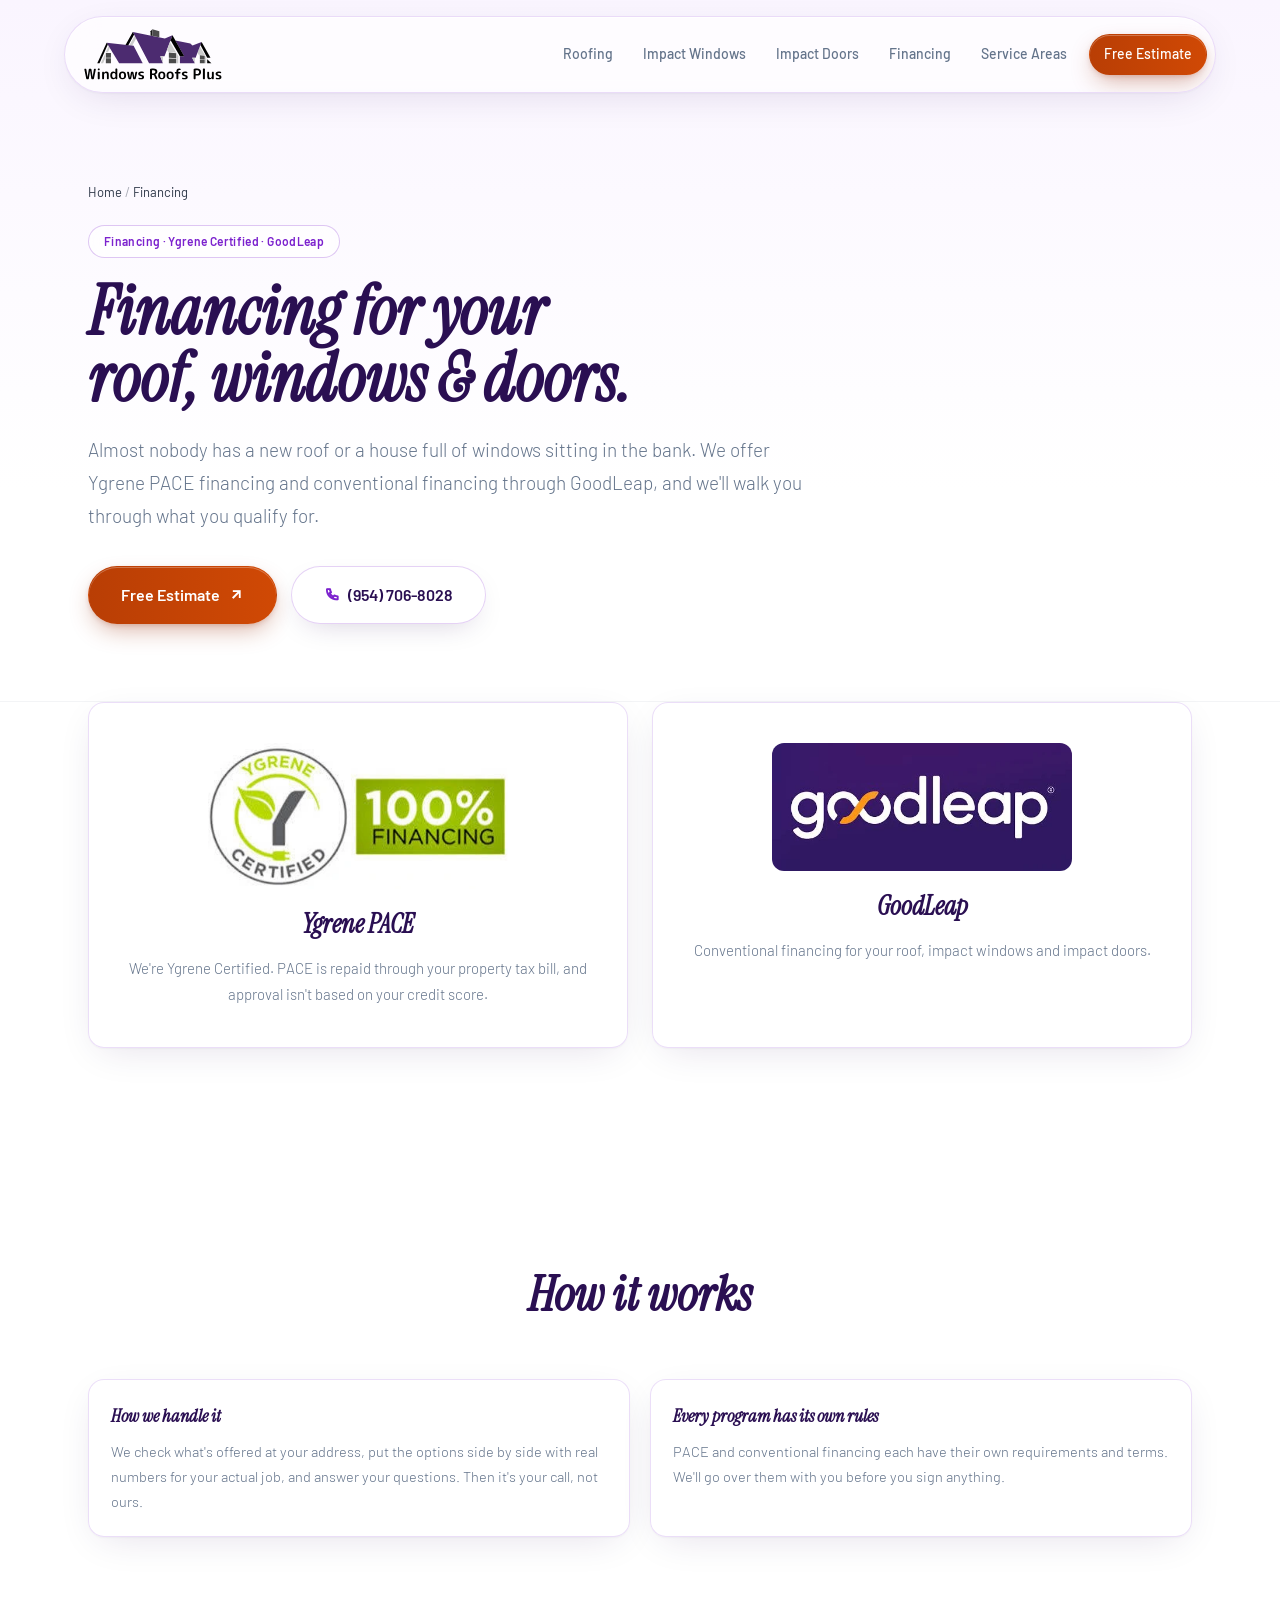
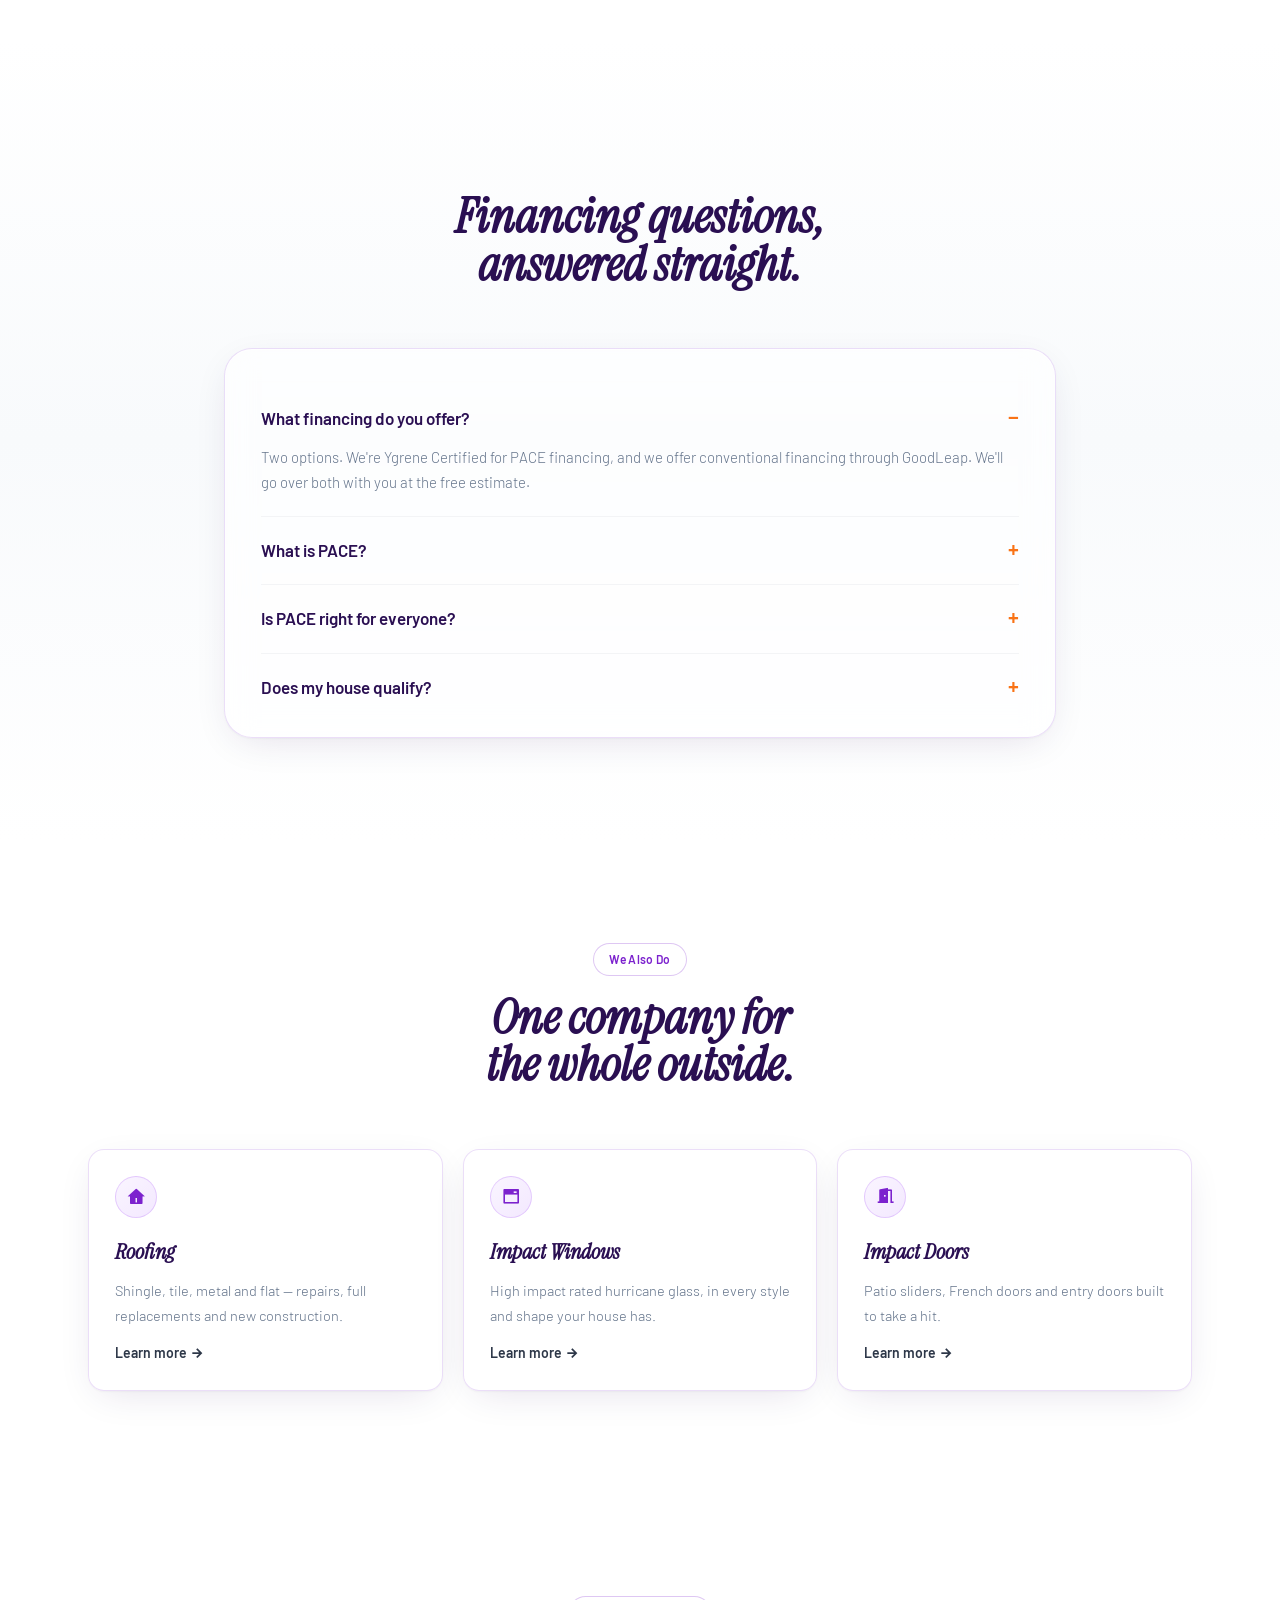
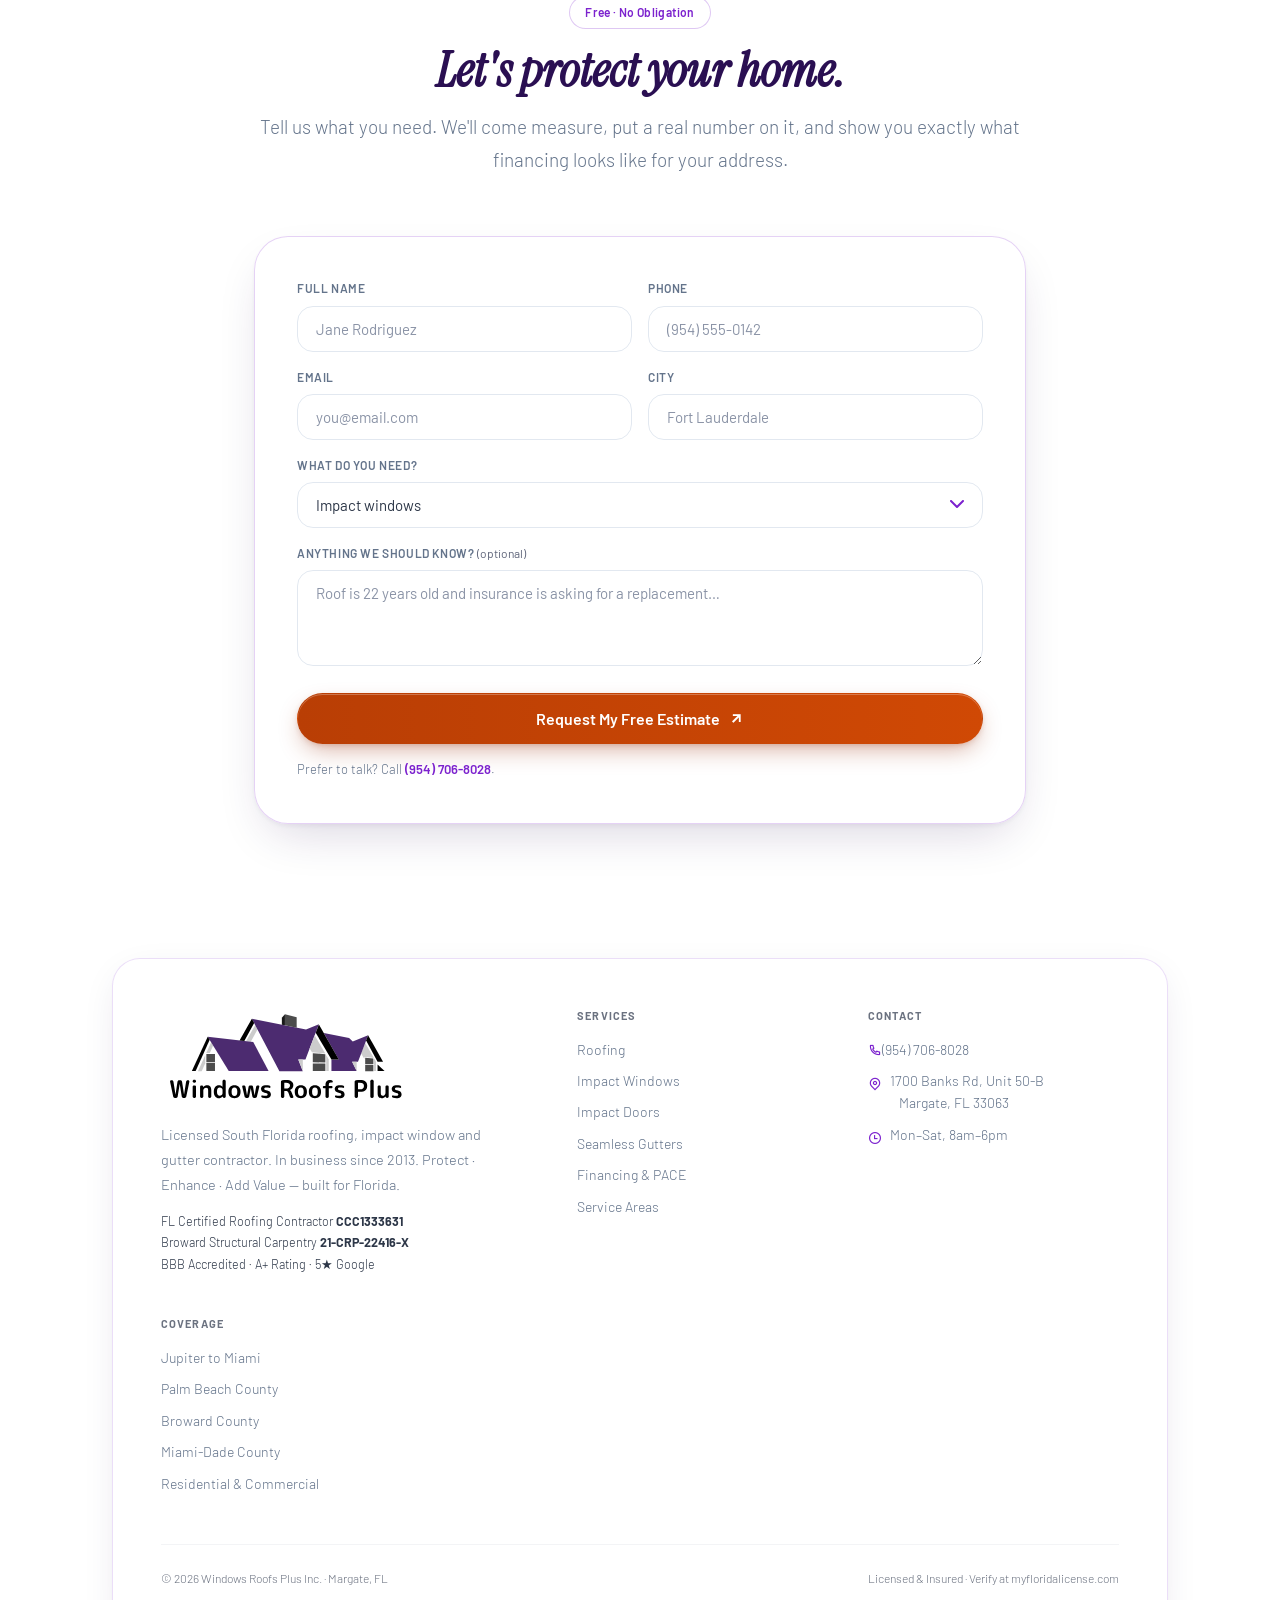
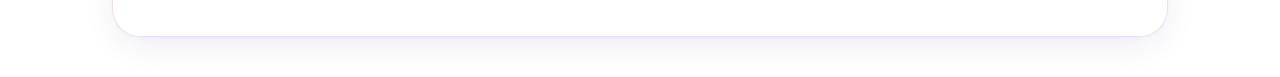
==== commit be79d5ae: "Apply approved classic logo polish and launch accessibility fixes" ====
--- a/financing.html
+++ b/financing.html
@@ -28,7 +28,7 @@
 <link rel="stylesheet" href="/_ds/fdme-design-system-78336979-7a54-41e8-b9f6-e66e8cb27e16/colors_and_type.css">
 <link rel="stylesheet" href="/_ds/fdme-design-system-78336979-7a54-41e8-b9f6-e66e8cb27e16/shared/fdme.css">
 <link rel="stylesheet" href="/assets/css/wrp.css">
-<script type="application/ld+json">{"@context":"https://schema.org","@type":["RoofingContractor","HomeAndConstructionBusiness"],"name":"Windows Roofs Plus Inc.","alternateName":"WRP","url":"https://windowsroofsplus.com/financing.html","telephone":"+19547068028","logo":"https://windowsroofsplus.com/assets/brand/wrp-mark.png","address":{"@type":"PostalAddress","streetAddress":"1700 Banks Rd, Unit 50-B","addressLocality":"Margate","addressRegion":"FL","postalCode":"33063","addressCountry":"US"},"priceRange":"$$","hasCredential":["Florida Certified Roofing Contractor CCC1333631","Broward County Structural Carpentry Specialty Contractor 21-CRP-22416-X"],"foundingDate":"2013","areaServed":[{"@type":"AdministrativeArea","name":"Broward County, Florida"},{"@type":"AdministrativeArea","name":"Miami-Dade County, Florida"},{"@type":"AdministrativeArea","name":"Palm Beach County, Florida"}]}</script>
+<script type="application/ld+json">{"@context":"https://schema.org","@type":["RoofingContractor","HomeAndConstructionBusiness"],"name":"Windows Roofs Plus Inc.","alternateName":"WRP","url":"https://windowsroofsplus.com/financing.html","telephone":"+19547068028","logo":"https://windowsroofsplus.com/assets/brand/wrp-logo-polished.svg","address":{"@type":"PostalAddress","streetAddress":"1700 Banks Rd, Unit 50-B","addressLocality":"Margate","addressRegion":"FL","postalCode":"33063","addressCountry":"US"},"priceRange":"$$","hasCredential":["Florida Certified Roofing Contractor CCC1333631","Broward County Structural Carpentry Specialty Contractor 21-CRP-22416-X"],"foundingDate":"2013","areaServed":[{"@type":"AdministrativeArea","name":"Broward County, Florida"},{"@type":"AdministrativeArea","name":"Miami-Dade County, Florida"},{"@type":"AdministrativeArea","name":"Palm Beach County, Florida"}]}</script>
 <script type="application/ld+json">{"@context":"https://schema.org","@type":"FAQPage","mainEntity":[{"@type":"Question","name":"What financing do you offer?","acceptedAnswer":{"@type":"Answer","text":"Two options. We're Ygrene Certified for PACE financing, and we offer conventional financing through GoodLeap. We'll go over both with you at the free estimate."}},{"@type":"Question","name":"What is PACE?","acceptedAnswer":{"@type":"Answer","text":"PACE is a program that pays for improvements like a roof, impact windows or impact doors, and you pay it back through your property tax bill instead of a regular loan. PACE approval isn't based on your credit score."}},{"@type":"Question","name":"Is PACE right for everyone?","acceptedAnswer":{"@type":"Answer","text":"No. PACE attaches to the property and shows up on your tax bill, and every program has its own rules. We'll put the options side by side for your actual job so you can decide with the real numbers in front of you."}},{"@type":"Question","name":"Does my house qualify?","acceptedAnswer":{"@type":"Answer","text":"PACE isn't offered in every city, so it comes down to your exact address. We check it for you when we come out to do the free estimate, before you've committed to anything."}}]}</script>
 </head>
 <body>
@@ -37,7 +37,7 @@
 <div class="nav-wrap">
   <nav class="nav glass">
     <a href="/" class="nav-logo" aria-label="Windows Roofs Plus Inc. home">
-      <img src="/assets/brand/wrp-nav.webp" alt="Windows Roofs Plus Inc. — Roofing, Impact Windows, Impact Doors" width="620" height="226">
+      <img src="/assets/brand/wrp-logo-polished.svg" alt="Windows Roofs Plus Inc. — Roofing, Impact Windows, Impact Doors" width="828" height="328">
     </a>
     <div class="nav-links">
       <a href="/services/roofing.html">Roofing</a>
@@ -168,7 +168,7 @@
     <div class="glass round-2xl footer-inner">
       <div class="footer-grid">
         <div>
-          <div class="footer-logo"><img src="/assets/brand/wrp-mark.webp" alt="Windows Roofs Plus Inc." width="900" height="328"></div>
+          <div class="footer-logo"><img src="/assets/brand/wrp-logo-polished.svg" alt="Windows Roofs Plus Inc." width="828" height="328"></div>
           <p style="font-size:14.5px;font-weight:300;max-width:320px">Licensed South Florida roofing, impact window and gutter contractor. In business since 2013. Protect · Enhance · Add Value — built for Florida.</p>
           <p style="font-size:12.5px;color:var(--muted);margin-top:14px">FL Certified Roofing Contractor <strong style="color:var(--ink-2)">CCC1333631</strong><br>Broward Structural Carpentry <strong style="color:var(--ink-2)">21-CRP-22416-X</strong><br>BBB Accredited · A+ Rating · 5★ Google</p>
         </div>
--- a/assets/css/wrp.css
+++ b/assets/css/wrp.css
@@ -168,6 +168,7 @@
 .nav-logo img{width:148px}
 .nav-links{display:flex;align-items:center;gap:2px}
 .nav-links a{padding:8px 14px;font-size:14px;font-weight:500;color:var(--fg-3);border-radius:9999px;transition:color .2s}
+.nav-links a.fdme-cta{color:#fff}
 .nav-links a:hover{color:var(--violet-500)}
 .nav-toggle{display:none;background:none;border:none;color:var(--fg-1);font-size:24px;cursor:pointer;padding:6px 12px;line-height:1}
 .mobile-menu{display:none;max-width:var(--maxw);margin:10px auto 0;padding:12px;border-radius:20px!important}
@@ -327,9 +328,9 @@
   box-shadow:0 8px 32px -4px rgba(249,115,22,.55)}
 
 @media (prefers-reduced-motion:reduce){
-  *{animation-duration:.01ms!important;transition-duration:.01ms!important}
+  *,*::before,*::after{animation:none!important;transition:none!important;scroll-behavior:auto!important}
   .reveal{opacity:1;transform:none}
-  .blur-word,.blur-in{opacity:1}
+  .blur-word,.blur-in{opacity:1;filter:none;transform:none}
 }
 
 /* responsive */
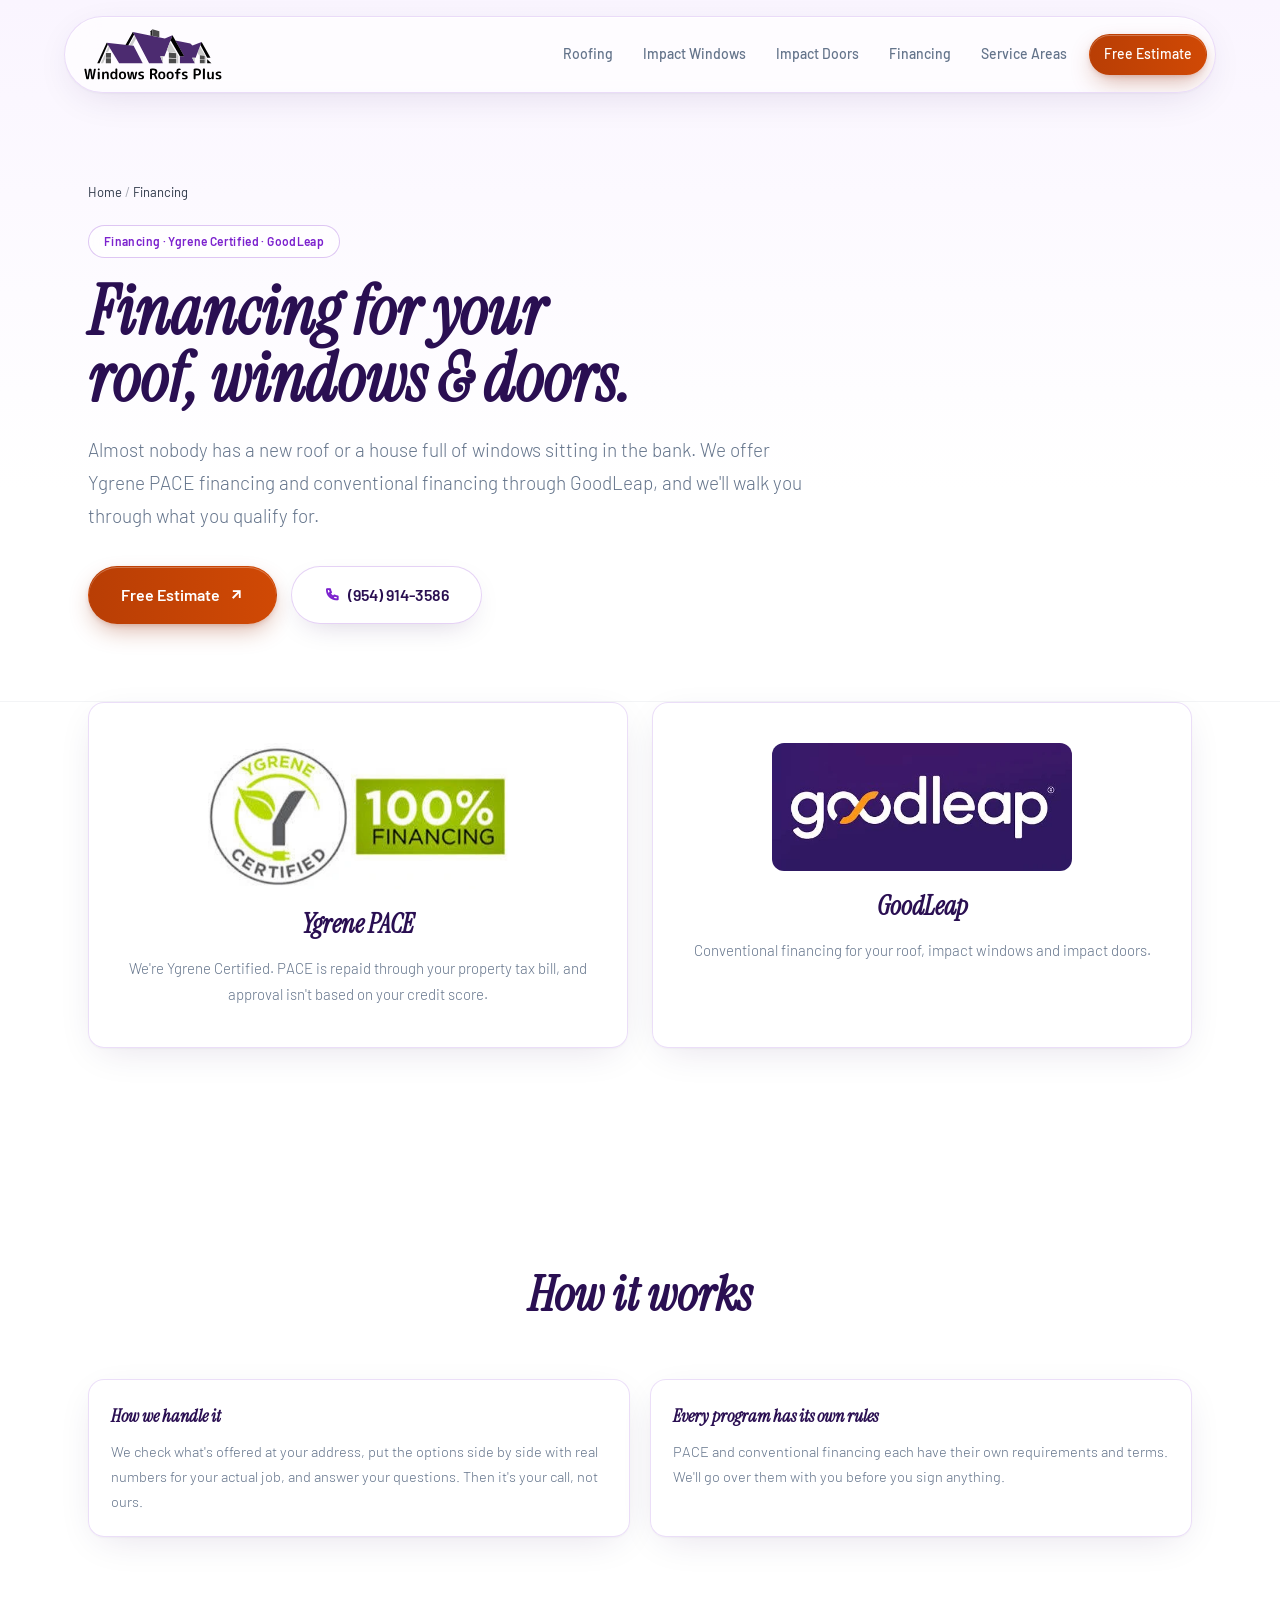
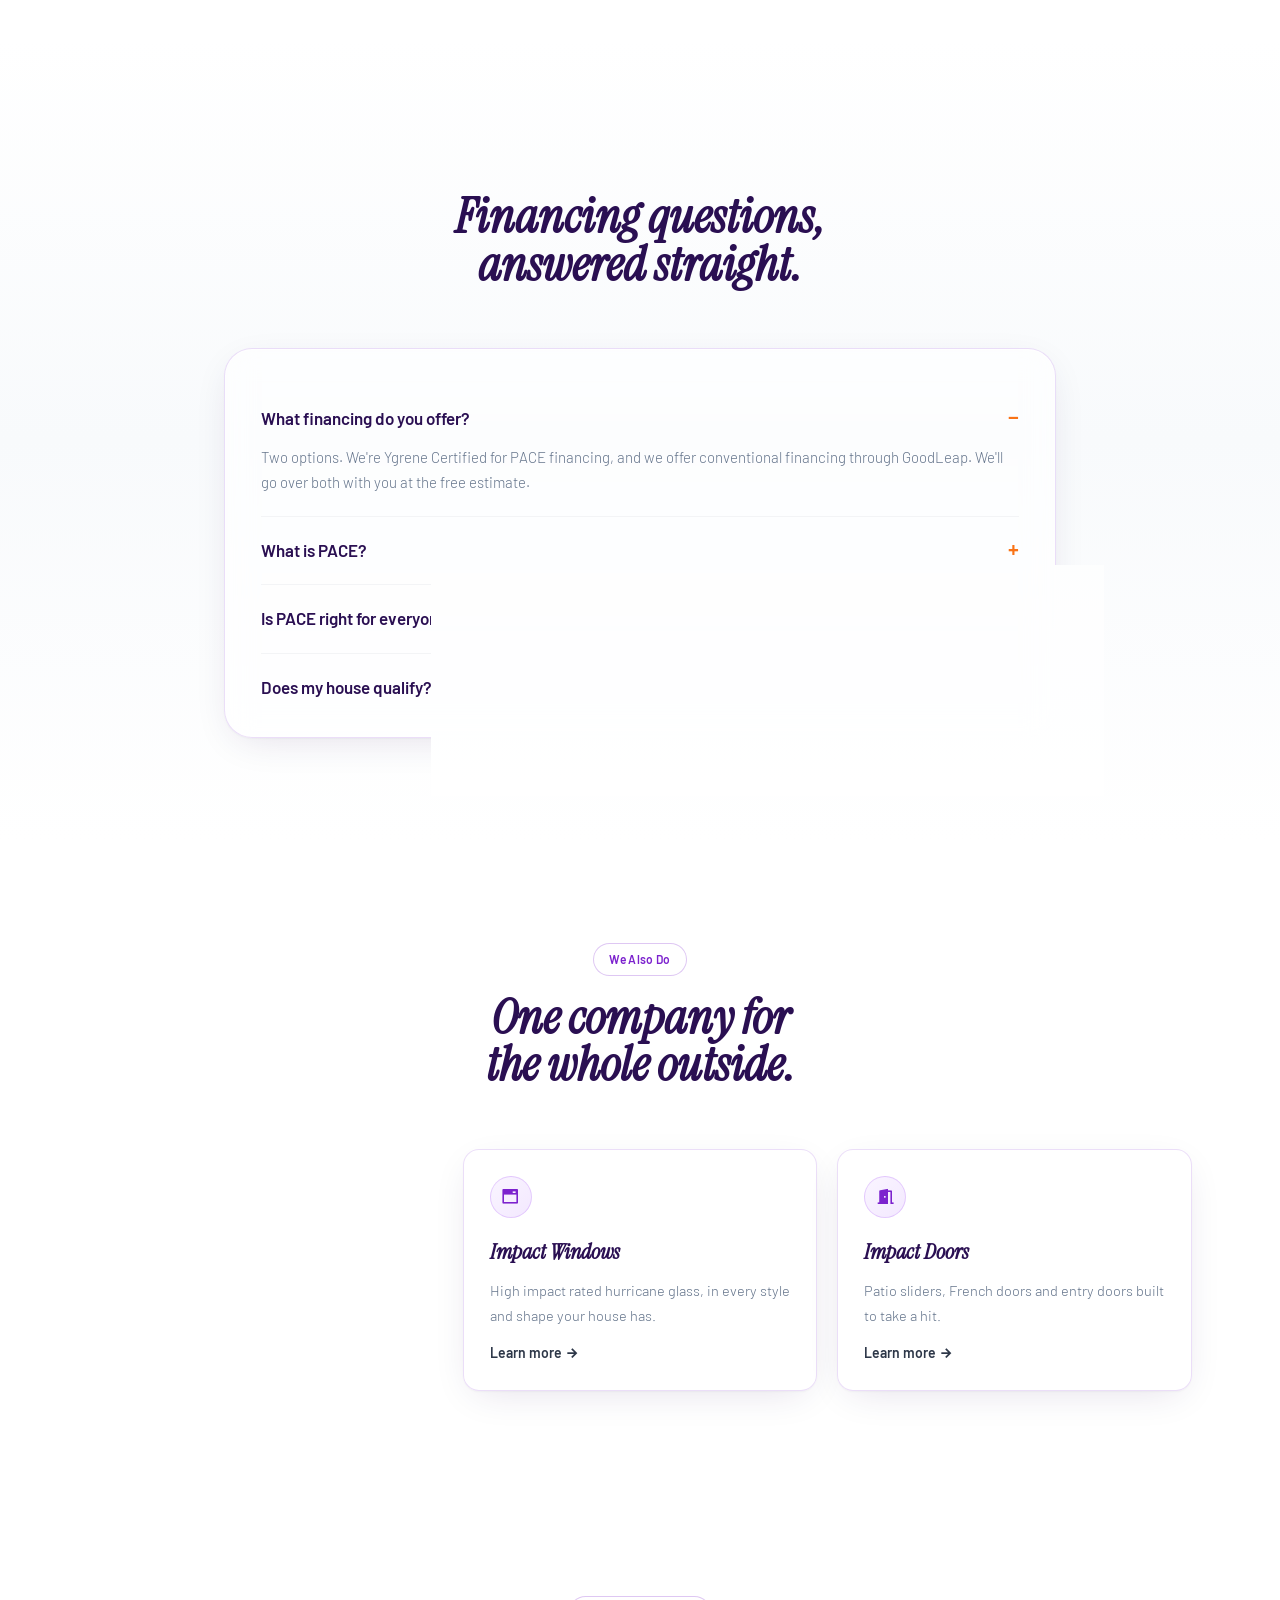
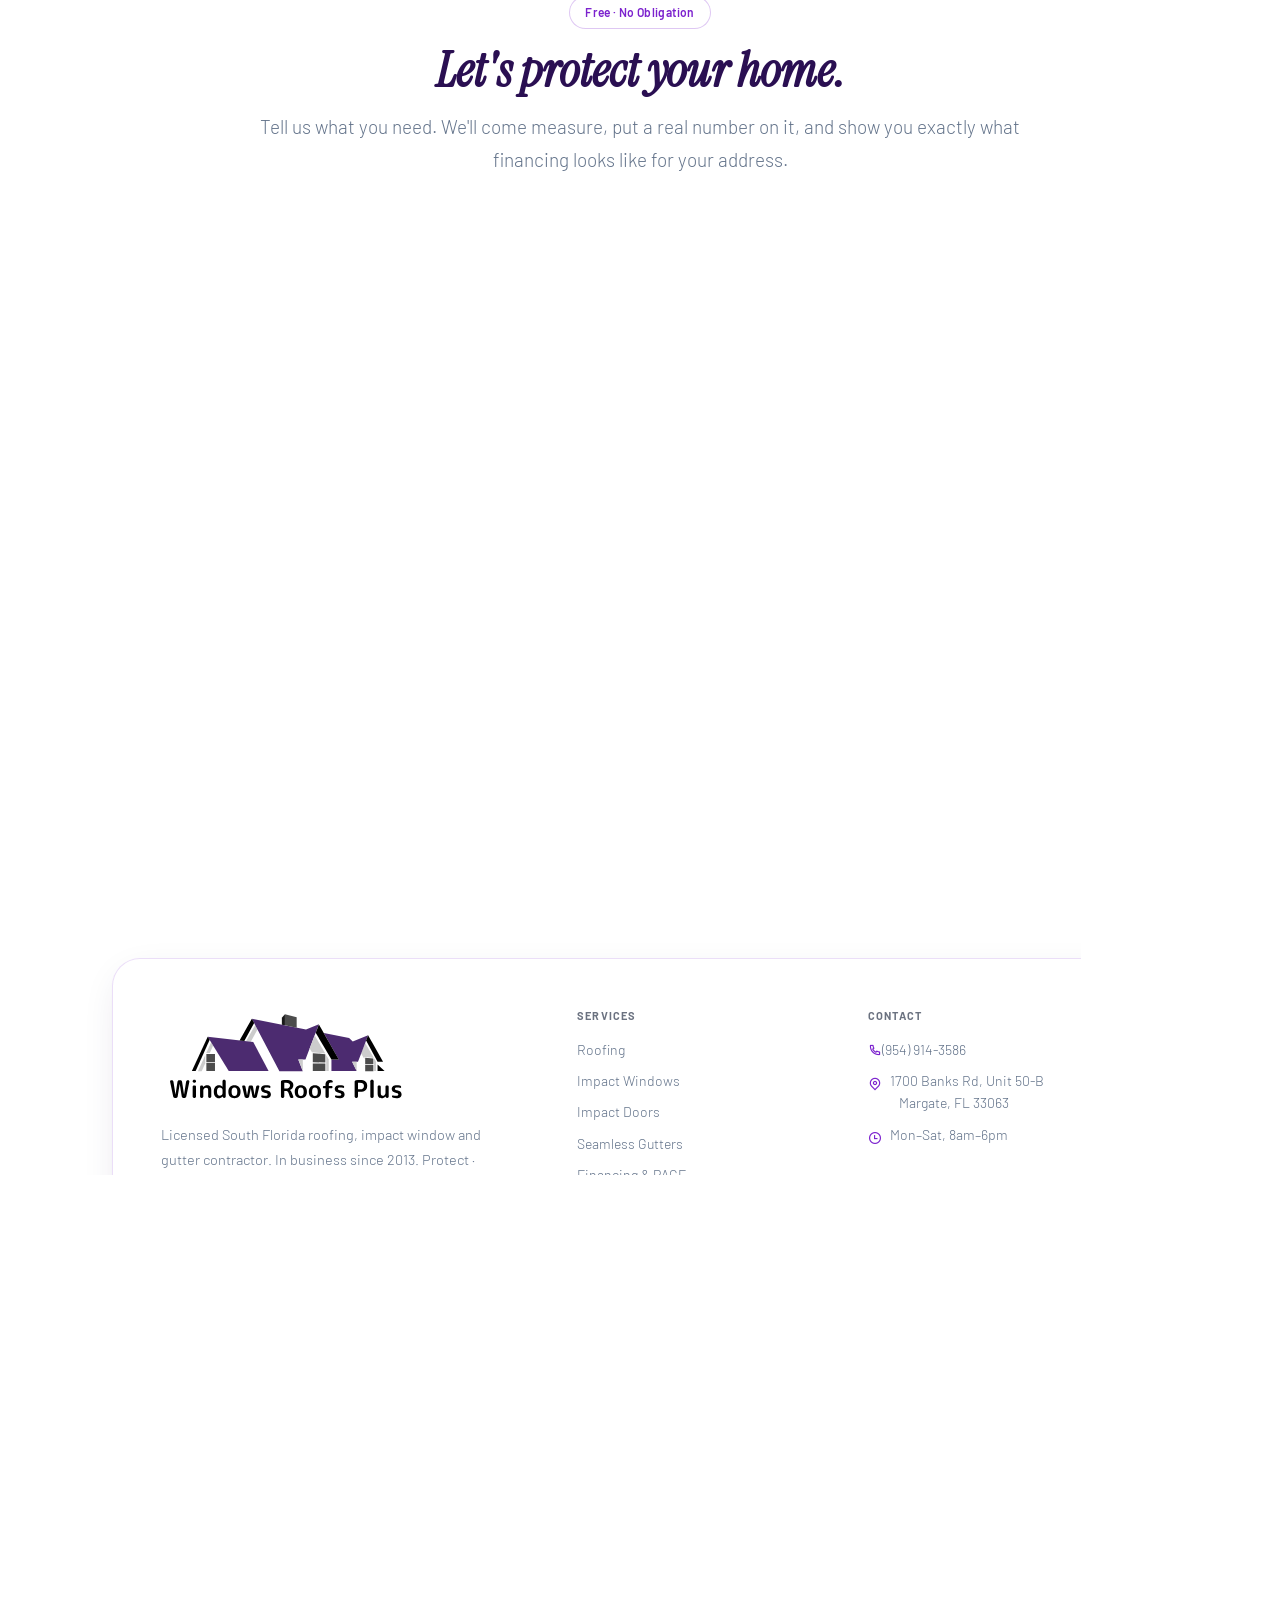
==== commit 5251691b: "Update phone number to (954) 914-3586" ====
--- a/financing.html
+++ b/financing.html
@@ -4,7 +4,7 @@
 <meta charset="utf-8">
 <meta name="viewport" content="width=device-width,initial-scale=1">
 <title>Roof &amp; Impact Window Financing FL | Ygrene PACE &amp; GoodLeap</title>
-<meta name="description" content="Financing for a new roof, impact windows or doors in South Florida — Ygrene Certified PACE, not based on credit score, and conventional financing through GoodLeap. Call (954) 706-8028.">
+<meta name="description" content="Financing for a new roof, impact windows or doors in South Florida — Ygrene Certified PACE, not based on credit score, and conventional financing through GoodLeap. Call (954) 914-3586.">
 <meta name="robots" content="index,follow,max-image-preview:large,max-snippet:-1">
 <link rel="canonical" href="https://windowsroofsplus.com/financing.html">
 <meta name="geo.region" content="US-FL">
@@ -12,7 +12,7 @@
 <meta name="keywords" content="PACE financing Florida roof, Ygrene PACE roofing, GoodLeap roof financing, impact window financing South Florida, PACE roofing Broward County">
 <meta property="og:type" content="website">
 <meta property="og:title" content="Financing For Your Roof, Windows Or Doors | Windows Roofs Plus Inc.">
-<meta property="og:description" content="Financing for a new roof, impact windows or doors in South Florida — Ygrene Certified PACE, not based on credit score, and conventional financing through GoodLeap. Call (954) 706-8028.">
+<meta property="og:description" content="Financing for a new roof, impact windows or doors in South Florida — Ygrene Certified PACE, not based on credit score, and conventional financing through GoodLeap. Call (954) 914-3586.">
 <meta property="og:url" content="https://windowsroofsplus.com/financing.html">
 <meta property="og:image" content="https://windowsroofsplus.com/assets/brand/wrp-social-share.jpg">
 <meta property="og:image:width" content="1200">
@@ -28,7 +28,7 @@
 <link rel="stylesheet" href="/_ds/fdme-design-system-78336979-7a54-41e8-b9f6-e66e8cb27e16/colors_and_type.css">
 <link rel="stylesheet" href="/_ds/fdme-design-system-78336979-7a54-41e8-b9f6-e66e8cb27e16/shared/fdme.css">
 <link rel="stylesheet" href="/assets/css/wrp.css">
-<script type="application/ld+json">{"@context":"https://schema.org","@type":["RoofingContractor","HomeAndConstructionBusiness"],"name":"Windows Roofs Plus Inc.","alternateName":"WRP","url":"https://windowsroofsplus.com/financing.html","telephone":"+19547068028","logo":"https://windowsroofsplus.com/assets/brand/wrp-logo-polished.svg","address":{"@type":"PostalAddress","streetAddress":"1700 Banks Rd, Unit 50-B","addressLocality":"Margate","addressRegion":"FL","postalCode":"33063","addressCountry":"US"},"priceRange":"$$","hasCredential":["Florida Certified Roofing Contractor CCC1333631","Broward County Structural Carpentry Specialty Contractor 21-CRP-22416-X"],"foundingDate":"2013","areaServed":[{"@type":"AdministrativeArea","name":"Broward County, Florida"},{"@type":"AdministrativeArea","name":"Miami-Dade County, Florida"},{"@type":"AdministrativeArea","name":"Palm Beach County, Florida"}]}</script>
+<script type="application/ld+json">{"@context":"https://schema.org","@type":["RoofingContractor","HomeAndConstructionBusiness"],"name":"Windows Roofs Plus Inc.","alternateName":"WRP","url":"https://windowsroofsplus.com/financing.html","telephone":"+19549143586","logo":"https://windowsroofsplus.com/assets/brand/wrp-logo-polished.svg","address":{"@type":"PostalAddress","streetAddress":"1700 Banks Rd, Unit 50-B","addressLocality":"Margate","addressRegion":"FL","postalCode":"33063","addressCountry":"US"},"priceRange":"$$","hasCredential":["Florida Certified Roofing Contractor CCC1333631","Broward County Structural Carpentry Specialty Contractor 21-CRP-22416-X"],"foundingDate":"2013","areaServed":[{"@type":"AdministrativeArea","name":"Broward County, Florida"},{"@type":"AdministrativeArea","name":"Miami-Dade County, Florida"},{"@type":"AdministrativeArea","name":"Palm Beach County, Florida"}]}</script>
 <script type="application/ld+json">{"@context":"https://schema.org","@type":"FAQPage","mainEntity":[{"@type":"Question","name":"What financing do you offer?","acceptedAnswer":{"@type":"Answer","text":"Two options. We're Ygrene Certified for PACE financing, and we offer conventional financing through GoodLeap. We'll go over both with you at the free estimate."}},{"@type":"Question","name":"What is PACE?","acceptedAnswer":{"@type":"Answer","text":"PACE is a program that pays for improvements like a roof, impact windows or impact doors, and you pay it back through your property tax bill instead of a regular loan. PACE approval isn't based on your credit score."}},{"@type":"Question","name":"Is PACE right for everyone?","acceptedAnswer":{"@type":"Answer","text":"No. PACE attaches to the property and shows up on your tax bill, and every program has its own rules. We'll put the options side by side for your actual job so you can decide with the real numbers in front of you."}},{"@type":"Question","name":"Does my house qualify?","acceptedAnswer":{"@type":"Answer","text":"PACE isn't offered in every city, so it comes down to your exact address. We check it for you when we come out to do the free estimate, before you've committed to anything."}}]}</script>
 </head>
 <body>
@@ -55,7 +55,7 @@
     <a href="/services/impact-doors.html">Impact Doors</a>
     <a href="/financing.html">Financing</a>
     <a href="/service-areas.html">Service Areas</a>
-    <a href="tel:+19547068028" style="color:var(--violet-500)"><i class="ri-phone-fill"></i> (954) 706-8028</a>
+    <a href="tel:+19549143586" style="color:var(--violet-500)"><i class="ri-phone-fill"></i> (954) 914-3586</a>
   </div>
 </div>
 
@@ -69,7 +69,7 @@
     <p class="lead blur-in" style="animation-delay:.26s;max-width:720px;margin-top:22px">Almost nobody has a new roof or a house full of windows sitting in the bank. We offer Ygrene PACE financing and conventional financing through GoodLeap, and we'll walk you through what you qualify for.</p>
     <div class="hero-cta blur-in" style="animation-delay:.38s">
       <a href="#estimate" class="fdme-cta btn btn-lg">Free Estimate <i class="ri-arrow-right-up-line"></i></a>
-      <a href="tel:+19547068028" class="btn btn-ghost btn-lg"><i class="ri-phone-line" style="color:var(--violet-500)"></i>(954) 706-8028</a>
+      <a href="tel:+19549143586" class="btn btn-ghost btn-lg"><i class="ri-phone-line" style="color:var(--violet-500)"></i>(954) 914-3586</a>
     </div>
   </div>
 </header>
@@ -157,7 +157,7 @@
       <input type="hidden" name="page_url">
       <input type="text" name="_gotcha" tabindex="-1" autocomplete="off" style="position:absolute;left:-9999px" aria-hidden="true">
       <button type="submit" class="fdme-cta btn btn-lg" style="width:100%;margin-top:22px">Request My Free Estimate <i class="ri-arrow-right-up-line"></i></button>
-      <p class="form-note" id="formStatus" role="status" aria-live="polite">Prefer to talk? Call <a href="tel:+19547068028" style="color:var(--violet-500);font-weight:600">(954) 706-8028</a>.</p>
+      <p class="form-note" id="formStatus" role="status" aria-live="polite">Prefer to talk? Call <a href="tel:+19549143586" style="color:var(--violet-500);font-weight:600">(954) 914-3586</a>.</p>
     </form>
   </div>
 </section>
@@ -186,7 +186,7 @@
         <div>
           <h4>Contact</h4>
           <ul>
-            <li><a href="tel:+19547068028"><i class="ri-phone-line"></i>(954) 706-8028</a></li>
+            <li><a href="tel:+19549143586"><i class="ri-phone-line"></i>(954) 914-3586</a></li>
             <li><i class="ri-map-pin-line"></i> 1700 Banks Rd, Unit 50-B<br>&nbsp;&nbsp;&nbsp;Margate, FL 33063</li>
             <li><i class="ri-time-line"></i> Mon–Sat, 8am–6pm</li>
           </ul>
@@ -204,7 +204,7 @@
   </div>
 </footer>
 </main>
-<a href="tel:+19547068028" class="fdme-cta btn float-call"><i class="ri-phone-fill"></i> Call (954) 706-8028</a>
+<a href="tel:+19549143586" class="fdme-cta btn float-call"><i class="ri-phone-fill"></i> Call (954) 914-3586</a>
 <script src="/assets/js/wrp.js" defer></script>
 </body>
 </html>
